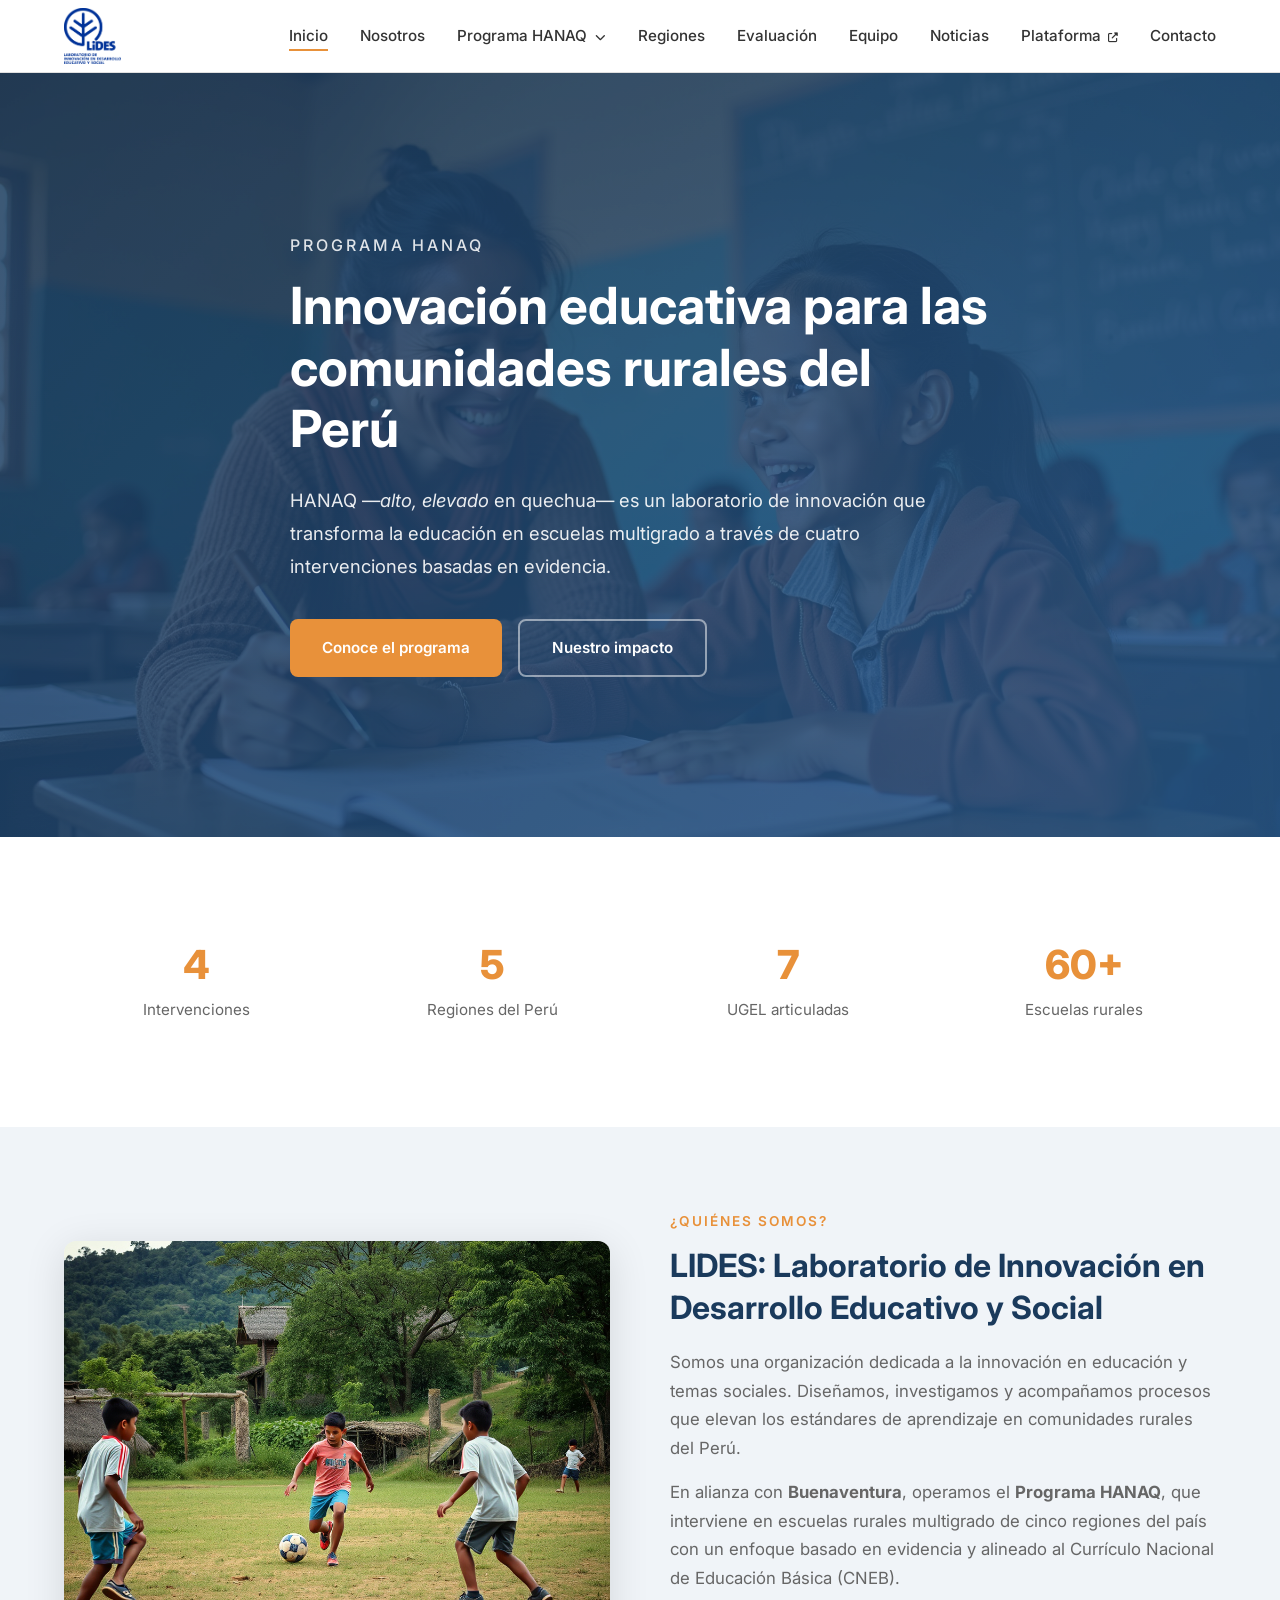
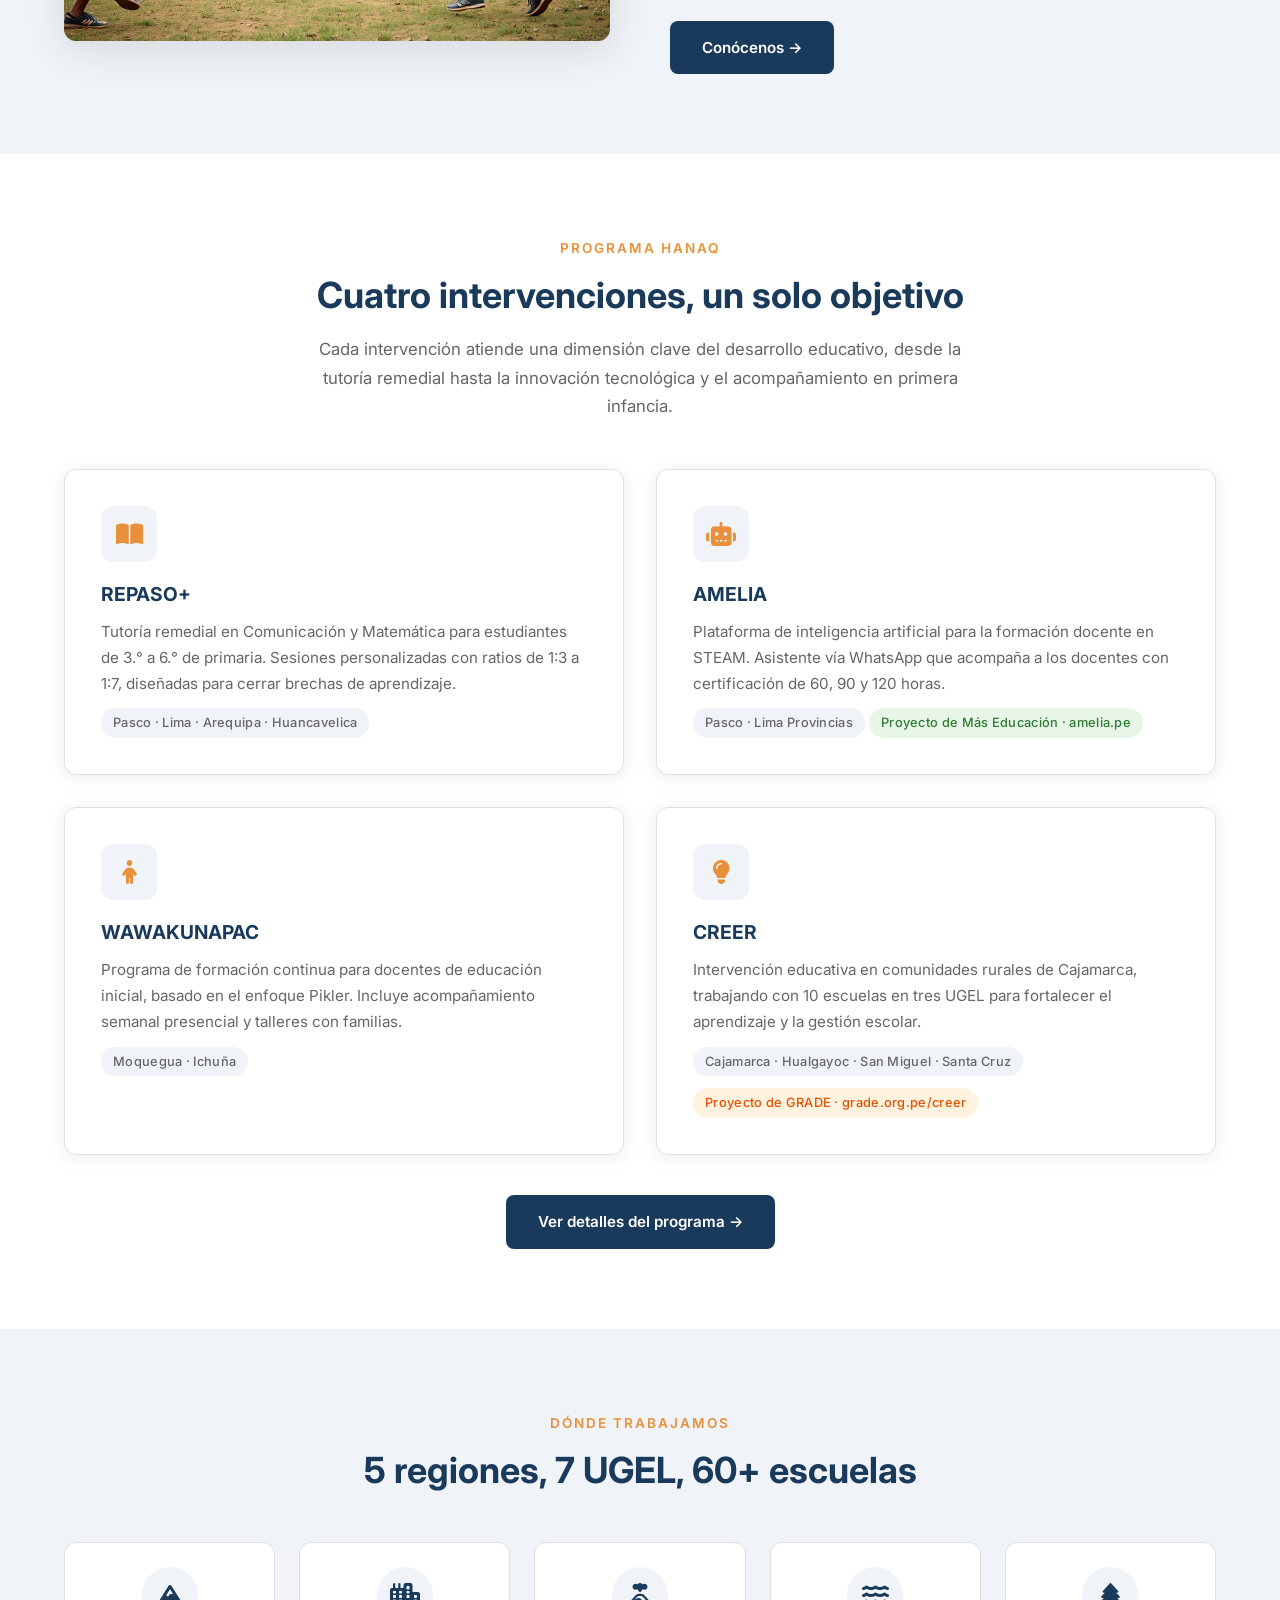
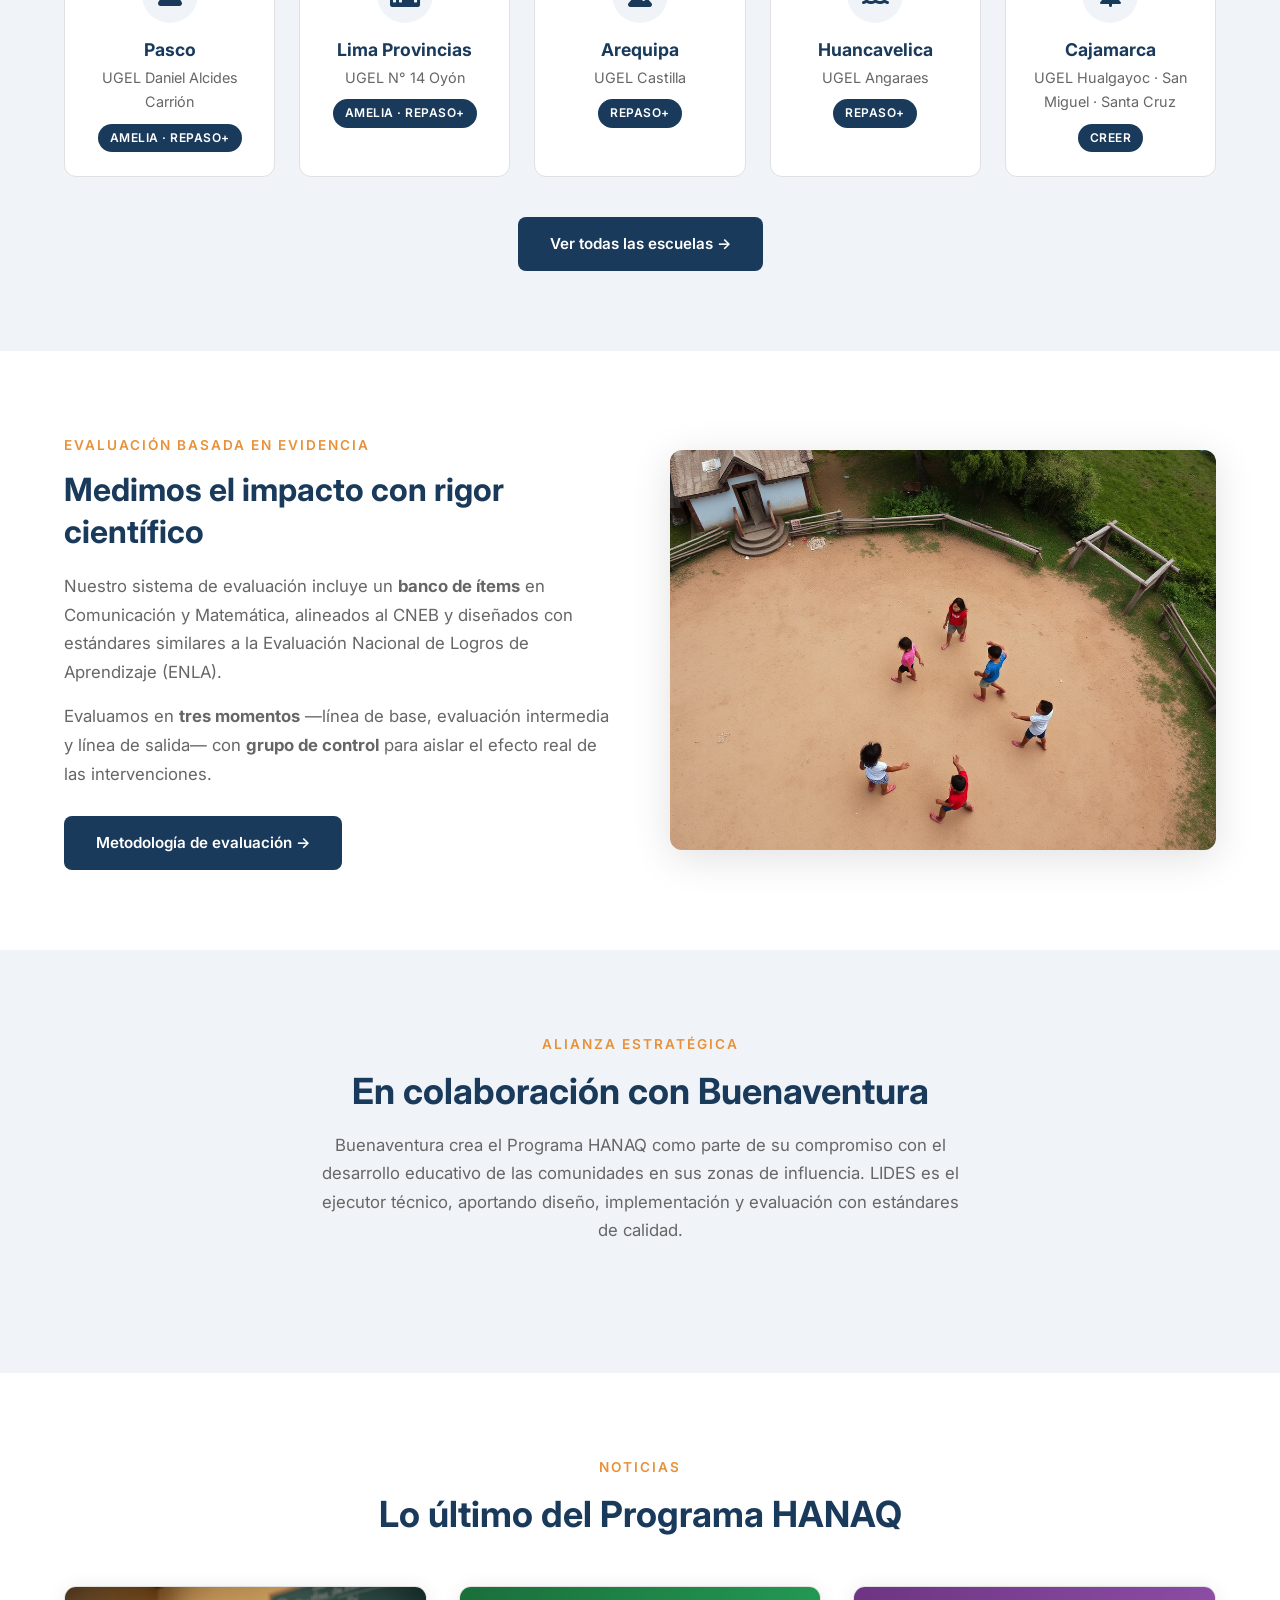
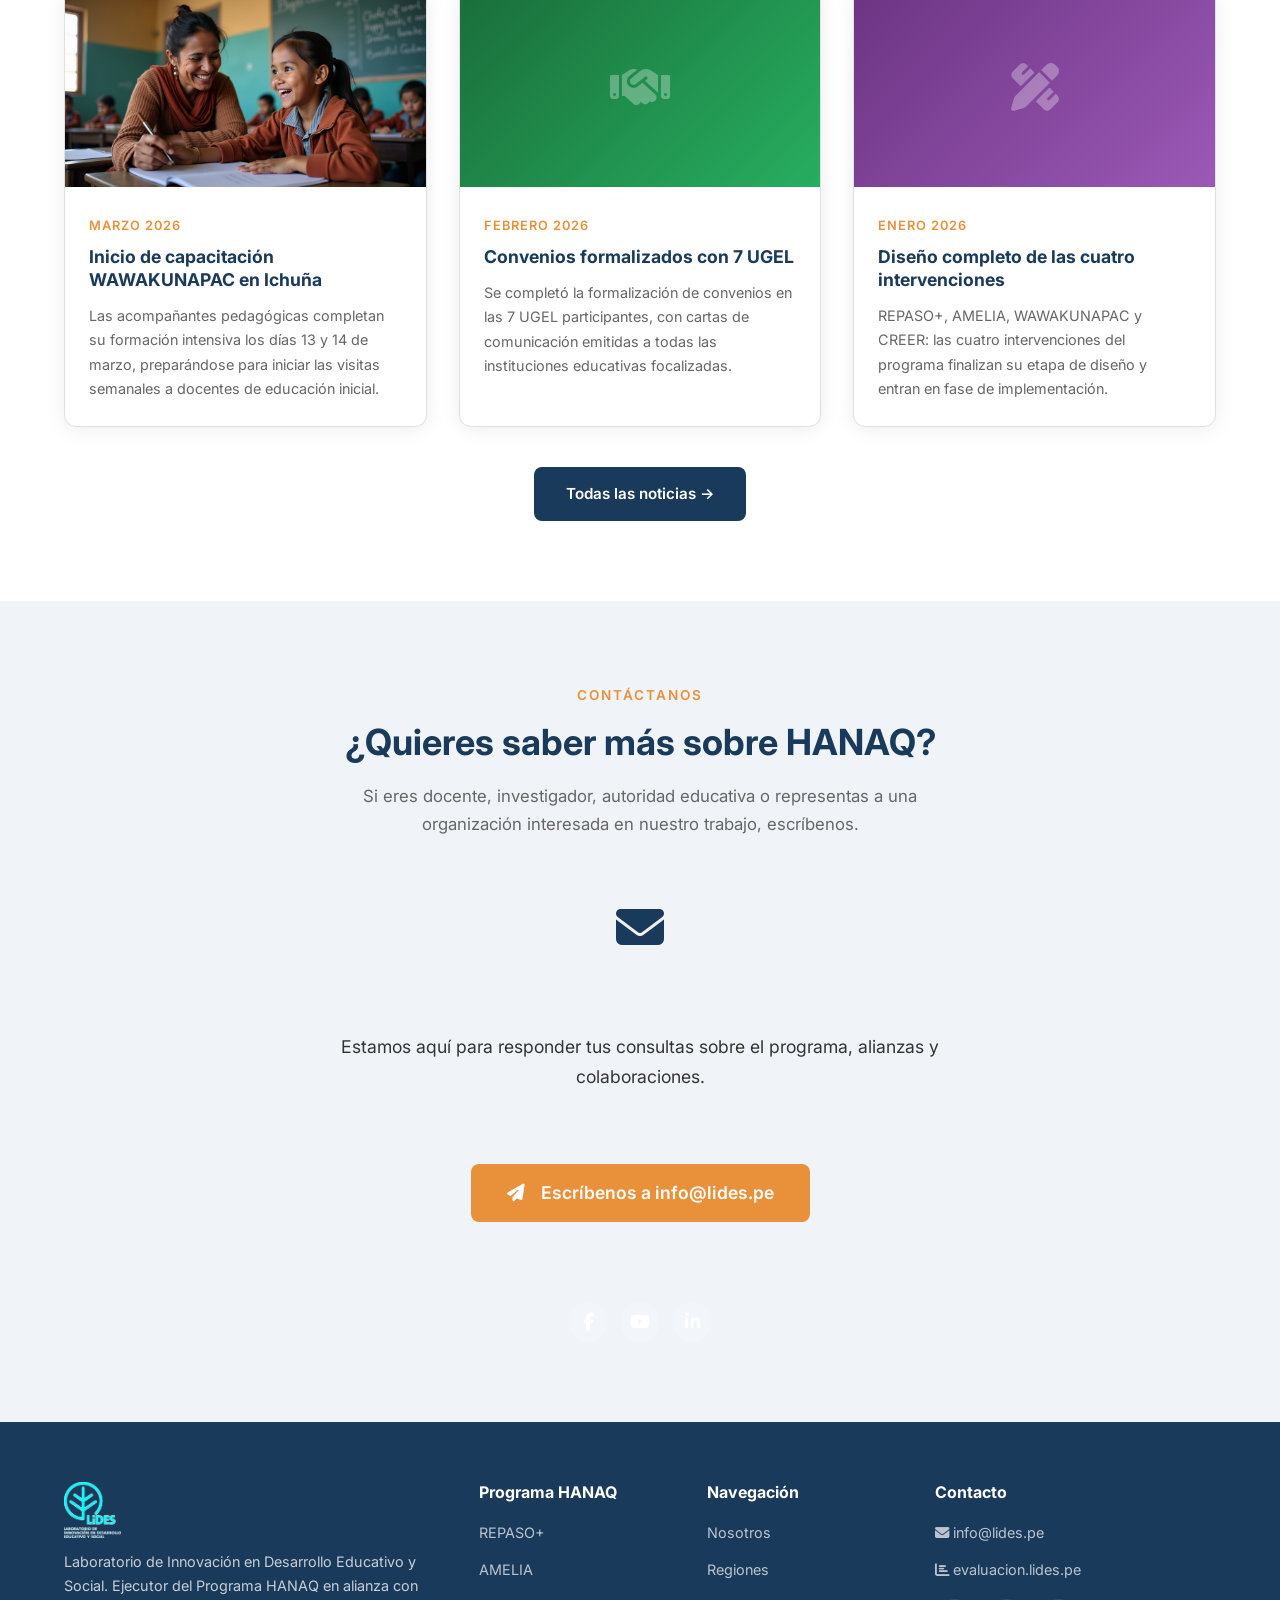
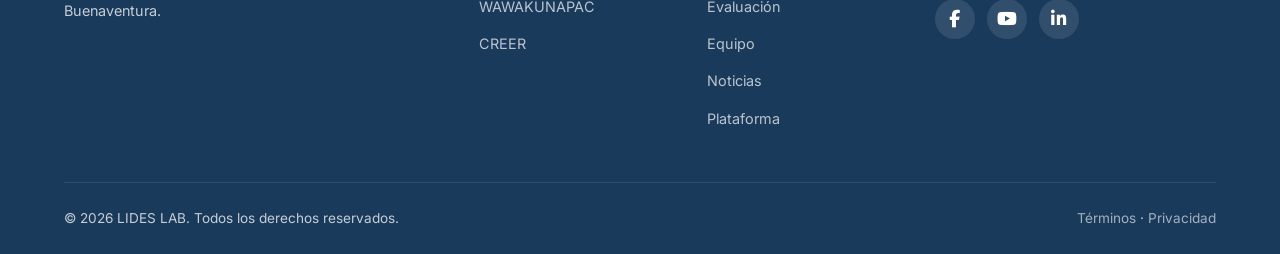
==== index.html @ b6eefc21 "Remove forms, add email CTA, add Plataforma tab, style placeholder news cards" ====
<!DOCTYPE html>
<html lang="es">
<head>
  <meta charset="UTF-8">
  <meta name="viewport" content="width=device-width, initial-scale=1.0">
  <title>LIDES - Laboratorio de Innovación en Desarrollo Educativo y Social</title>
  <meta name="description" content="LIDES opera el Programa HANAQ: innovación educativa en escuelas rurales del Perú. 4 intervenciones, 5 regiones, 60+ escuelas. En alianza con Buenaventura.">
  
  <link rel="preconnect" href="https://fonts.googleapis.com">
  <link rel="preconnect" href="https://fonts.gstatic.com" crossorigin>
  <link href="https://fonts.googleapis.com/css2?family=Inter:wght@400;500;600;700;800&display=swap" rel="stylesheet">
  <link rel="stylesheet" href="https://cdnjs.cloudflare.com/ajax/libs/font-awesome/6.5.1/css/all.min.css">
  <link rel="stylesheet" href="css/style.css">
  <link rel="icon" href="img/logo_edited.png" type="image/png">
</head>
<body>

  <!-- ===== HEADER ===== -->
  <header class="header" id="header">
    <nav class="nav">
      <a href="index.html" class="nav__logo">
        <img src="img/logo_edited.png" alt="LIDES Logo">
      </a>

      <ul class="nav__links" id="navLinks">
        <li><a href="index.html" class="active">Inicio</a></li>
        <li><a href="sobre.html">Nosotros</a></li>
        <li class="nav__dropdown">
          <a href="programa.html">Programa HANAQ <i class="fas fa-chevron-down" style="font-size: 0.7em; margin-left: 4px;"></i></a>
          <ul class="nav__dropdown-menu">
            <li><a href="programa.html#repaso">REPASO+</a></li>
            <li><a href="programa.html#amelia">AMELIA</a></li>
            <li><a href="programa.html#wawakunapac">WAWAKUNAPAC</a></li>
            <li><a href="programa.html#creer">CREER</a></li>
          </ul>
        </li>
        <li><a href="regiones.html">Regiones</a></li>
        <li><a href="evaluacion.html">Evaluación</a></li>
        <li><a href="equipo.html">Equipo</a></li>
        <li><a href="noticias.html">Noticias</a></li>
        <li><a href="https://evaluacion.lides.pe" target="_blank" rel="noopener">Plataforma <i class="fas fa-external-link-alt" style="font-size:0.65em; margin-left:3px;"></i></a></li>
        <li><a href="#contacto">Contacto</a></li>
      </ul>

      <button class="nav__toggle" id="navToggle" aria-label="Toggle menu">
        <span></span>
        <span></span>
        <span></span>
      </button>
    </nav>
  </header>

  <!-- ===== HERO ===== -->
  <section class="hero">
    <div class="hero__bg">
      <div class="hero__bg-image" style="background-image: url('img/Home-Welcome-1.jpg');"></div>
    </div>
    <div class="container">
      <div class="hero__content fade-in">
        <p class="hero__subtitle">Programa HANAQ</p>
        <h1 class="hero__title">Innovación educativa para las comunidades rurales del Perú</h1>
        <p class="hero__description">
          HANAQ —<em>alto, elevado</em> en quechua— es un laboratorio de innovación 
          que transforma la educación en escuelas multigrado a través de cuatro 
          intervenciones basadas en evidencia.
        </p>
        <div class="hero__actions">
          <a href="programa.html" class="btn btn--primary">Conoce el programa</a>
          <a href="#impacto" class="btn btn--outline">Nuestro impacto</a>
        </div>
      </div>
    </div>
  </section>

  <!-- ===== CIFRAS CLAVE ===== -->
  <section class="section" id="impacto">
    <div class="container">
      <div class="stats fade-in">
        <div class="stat">
          <div class="stat__number">4</div>
          <div class="stat__label">Intervenciones</div>
        </div>
        <div class="stat">
          <div class="stat__number">5</div>
          <div class="stat__label">Regiones del Perú</div>
        </div>
        <div class="stat">
          <div class="stat__number">7</div>
          <div class="stat__label">UGEL articuladas</div>
        </div>
        <div class="stat">
          <div class="stat__number">60+</div>
          <div class="stat__label">Escuelas rurales</div>
        </div>
      </div>
    </div>
  </section>

  <!-- ===== QUIÉNES SOMOS ===== -->
  <section class="section section--alt">
    <div class="container">
      <div class="split fade-in">
        <div class="split__image">
          <img src="img/latino%20adolescents%20playing%20footbal%20in%20rural%20area.jpg" alt="Estudiantes en zona rural del Perú">
        </div>
        <div class="split__content">
          <span class="section-header__label">¿Quiénes somos?</span>
          <h2>LIDES: Laboratorio de Innovación en Desarrollo Educativo y Social</h2>
          <p>
            Somos una organización dedicada a la innovación en educación y temas sociales. 
            Diseñamos, investigamos y acompañamos procesos que elevan los estándares de 
            aprendizaje en comunidades rurales del Perú.
          </p>
          <p>
            En alianza con <strong>Buenaventura</strong>, operamos el <strong>Programa HANAQ</strong>, 
            que interviene en escuelas rurales multigrado de cinco regiones del país con un enfoque 
            basado en evidencia y alineado al Currículo Nacional de Educación Básica (CNEB).
          </p>
          <a href="sobre.html" class="btn btn--dark" style="margin-top: 12px;">Conócenos →</a>
        </div>
      </div>
    </div>
  </section>

  <!-- ===== LAS 4 INTERVENCIONES ===== -->
  <section class="section">
    <div class="container">
      <div class="section-header fade-in">
        <span class="section-header__label">Programa HANAQ</span>
        <h2 class="section-header__title">Cuatro intervenciones, un solo objetivo</h2>
        <p class="section-header__text">
          Cada intervención atiende una dimensión clave del desarrollo educativo, desde la tutoría 
          remedial hasta la innovación tecnológica y el acompañamiento en primera infancia.
        </p>
      </div>

      <div class="cards-grid fade-in" style="--cols: 2;">
        <a href="programa.html#repaso" class="card card--link">
          <div class="card__icon"><i class="fas fa-book-open"></i></div>
          <h3 class="card__title">REPASO+</h3>
          <p class="card__text">
            Tutoría remedial en Comunicación y Matemática para estudiantes de 3.° a 6.° de primaria. 
            Sesiones personalizadas con ratios de 1:3 a 1:7, diseñadas para cerrar brechas de aprendizaje.
          </p>
          <span class="card__tag">Pasco · Lima · Arequipa · Huancavelica</span>
        </a>

        <a href="programa.html#amelia" class="card card--link">
          <div class="card__icon"><i class="fas fa-robot"></i></div>
          <h3 class="card__title">AMELIA</h3>
          <p class="card__text">
            Plataforma de inteligencia artificial para la formación docente en STEAM. 
            Asistente vía WhatsApp que acompaña a los docentes con certificación 
            de 60, 90 y 120 horas.
          </p>
          <span class="card__tag">Pasco · Lima Provincias</span>
          <span class="card__tag" style="background: #e8f5e9; color: #2e7d32;">Proyecto de Más Educación · amelia.pe</span>
        </a>

        <a href="programa.html#wawakunapac" class="card card--link">
          <div class="card__icon"><i class="fas fa-child"></i></div>
          <h3 class="card__title">WAWAKUNAPAC</h3>
          <p class="card__text">
            Programa de formación continua para docentes de educación inicial, basado en el 
            enfoque Pikler. Incluye acompañamiento semanal presencial y talleres con familias.
          </p>
          <span class="card__tag">Moquegua · Ichuña</span>
        </a>

        <a href="programa.html#creer" class="card card--link">
          <div class="card__icon"><i class="fas fa-lightbulb"></i></div>
          <h3 class="card__title">CREER</h3>
          <p class="card__text">
            Intervención educativa en comunidades rurales de Cajamarca, trabajando con 
            10 escuelas en tres UGEL para fortalecer el aprendizaje y la gestión escolar.
          </p>
          <span class="card__tag">Cajamarca · Hualgayoc · San Miguel · Santa Cruz</span>
          <span class="card__tag" style="background: #fff3e0; color: #e65100;">Proyecto de GRADE · grade.org.pe/creer</span>
        </a>
      </div>

      <div style="text-align: center; margin-top: 40px;">
        <a href="programa.html" class="btn btn--dark">Ver detalles del programa →</a>
      </div>
    </div>
  </section>

  <!-- ===== MAPA DE REGIONES ===== -->
  <section class="section section--alt">
    <div class="container">
      <div class="section-header fade-in">
        <span class="section-header__label">Dónde trabajamos</span>
        <h2 class="section-header__title">5 regiones, 7 UGEL, 60+ escuelas</h2>
      </div>

      <div class="regions-grid fade-in">
        <div class="region-card">
          <div class="region-card__icon"><i class="fas fa-mountain"></i></div>
          <h4>Pasco</h4>
          <p>UGEL Daniel Alcides Carrión</p>
          <span class="region-card__interventions">AMELIA · REPASO+</span>
        </div>
        <div class="region-card">
          <div class="region-card__icon"><i class="fas fa-city"></i></div>
          <h4>Lima Provincias</h4>
          <p>UGEL N° 14 Oyón</p>
          <span class="region-card__interventions">AMELIA · REPASO+</span>
        </div>
        <div class="region-card">
          <div class="region-card__icon"><i class="fas fa-volcano"></i></div>
          <h4>Arequipa</h4>
          <p>UGEL Castilla</p>
          <span class="region-card__interventions">REPASO+</span>
        </div>
        <div class="region-card">
          <div class="region-card__icon"><i class="fas fa-water"></i></div>
          <h4>Huancavelica</h4>
          <p>UGEL Angaraes</p>
          <span class="region-card__interventions">REPASO+</span>
        </div>
        <div class="region-card">
          <div class="region-card__icon"><i class="fas fa-tree"></i></div>
          <h4>Cajamarca</h4>
          <p>UGEL Hualgayoc · San Miguel · Santa Cruz</p>
          <span class="region-card__interventions">CREER</span>
        </div>
      </div>

      <div style="text-align: center; margin-top: 40px;">
        <a href="regiones.html" class="btn btn--dark">Ver todas las escuelas →</a>
      </div>
    </div>
  </section>

  <!-- ===== EVIDENCIA / EVALUACIÓN ===== -->
  <section class="section">
    <div class="container">
      <div class="split fade-in" style="direction: rtl;">
        <div class="split__image" style="direction: ltr;">
          <img src="img/12-14-year-old%20children%20playing%20in%20the%20playground%20area%20in%20rural%20area%20in%20Peru.jpg" alt="Estudiantes en escuela rural">
        </div>
        <div class="split__content" style="direction: ltr;">
          <span class="section-header__label">Evaluación basada en evidencia</span>
          <h2>Medimos el impacto con rigor científico</h2>
          <p>
            Nuestro sistema de evaluación incluye un <strong>banco de ítems</strong> en 
            Comunicación y Matemática, alineados al CNEB y diseñados con estándares similares 
            a la Evaluación Nacional de Logros de Aprendizaje (ENLA).
          </p>
          <p>
            Evaluamos en <strong>tres momentos</strong> —línea de base, evaluación intermedia y 
            línea de salida— con <strong>grupo de control</strong> para aislar el efecto real 
            de las intervenciones.
          </p>
          <a href="evaluacion.html" class="btn btn--dark" style="margin-top: 12px;">Metodología de evaluación →</a>
        </div>
      </div>
    </div>
  </section>

  <!-- ===== ALIANZA ===== -->
  <section class="section section--alt">
    <div class="container">
      <div class="section-header fade-in">
        <span class="section-header__label">Alianza estratégica</span>
        <h2 class="section-header__title">En colaboración con Buenaventura</h2>
        <p class="section-header__text">
          Buenaventura crea el Programa HANAQ como parte de su compromiso con el desarrollo 
          educativo de las comunidades en sus zonas de influencia. LIDES es el ejecutor técnico, 
          aportando diseño, implementación y evaluación con estándares de calidad.
        </p>
      </div>
    </div>
  </section>

  <!-- ===== NOTICIAS ===== -->
  <section class="section" id="noticias">
    <div class="container">
      <div class="section-header fade-in">
        <span class="section-header__label">Noticias</span>
        <h2 class="section-header__title">Lo último del Programa HANAQ</h2>
      </div>

      <div class="news-grid fade-in">
        <div class="news-card">
          <div class="news-card__image" style="background-image: url('img/Home-Welcome-1.jpg');"></div>
          <div class="news-card__body">
            <span class="news-card__date">Marzo 2026</span>
            <h3 class="news-card__title">Inicio de capacitación WAWAKUNAPAC en Ichuña</h3>
            <p class="news-card__text">
              Las acompañantes pedagógicas completan su formación intensiva los días 13 y 14 de marzo, 
              preparándose para iniciar las visitas semanales a docentes de educación inicial.
            </p>
          </div>
        </div>
        <div class="news-card">
          <div class="news-card__image" style="background: linear-gradient(135deg, #1a6e3a, #27ae60); display:flex; align-items:center; justify-content:center;"><i class="fas fa-handshake" style="font-size:3rem; color:rgba(255,255,255,0.3);"></i></div>
          <div class="news-card__body">
            <span class="news-card__date">Febrero 2026</span>
            <h3 class="news-card__title">Convenios formalizados con 7 UGEL</h3>
            <p class="news-card__text">
              Se completó la formalización de convenios en las 7 UGEL participantes, 
              con cartas de comunicación emitidas a todas las instituciones educativas focalizadas.
            </p>
          </div>
        </div>
        <div class="news-card">
          <div class="news-card__image" style="background: linear-gradient(135deg, #6c3483, #9b59b6); display:flex; align-items:center; justify-content:center;"><i class="fas fa-pencil-ruler" style="font-size:3rem; color:rgba(255,255,255,0.3);"></i></div>
          <div class="news-card__body">
            <span class="news-card__date">Enero 2026</span>
            <h3 class="news-card__title">Diseño completo de las cuatro intervenciones</h3>
            <p class="news-card__text">
              REPASO+, AMELIA, WAWAKUNAPAC y CREER: las cuatro intervenciones del programa 
              finalizan su etapa de diseño y entran en fase de implementación.
            </p>
          </div>
        </div>
      </div>

      <div style="text-align: center; margin-top: 40px;">
        <a href="noticias.html" class="btn btn--dark">Todas las noticias →</a>
      </div>
    </div>
  </section>

  <!-- ===== CONTACTO ===== -->
  <section class="section section--alt" id="contacto">
    <div class="container">
      <div class="section-header fade-in">
        <span class="section-header__label">Contáctanos</span>
        <h2 class="section-header__title">¿Quieres saber más sobre HANAQ?</h2>
        <p class="section-header__text">
          Si eres docente, investigador, autoridad educativa o representas a una organización 
          interesada en nuestro trabajo, escríbenos.
        </p>
      </div>

      <div class="contact-grid fade-in" style="display: flex; flex-direction: column; align-items: center; text-align: center; max-width: 600px; margin: 0 auto;">
        <div style="font-size: 3rem; color: var(--primary); margin-bottom: 16px;">
          <i class="fas fa-envelope"></i>
        </div>
        <p style="font-size: 1.1rem; color: var(--text-secondary); margin-bottom: 24px;">
          Estamos aquí para responder tus consultas sobre el programa, alianzas y colaboraciones.
        </p>
        <a href="mailto:info@lides.pe" class="btn btn--primary" style="font-size: 1.1rem; padding: 14px 36px;">
          <i class="fas fa-paper-plane" style="margin-right: 8px;"></i> Escríbenos a info@lides.pe
        </a>

        <div class="social-links" style="margin-top: 32px;">
          <a href="https://www.facebook.com/lideslab" aria-label="Facebook"><i class="fab fa-facebook-f"></i></a>
          <a href="https://www.youtube.com/@lideslab" aria-label="YouTube"><i class="fab fa-youtube"></i></a>
          <a href="https://www.linkedin.com/company/lideslab" aria-label="LinkedIn"><i class="fab fa-linkedin-in"></i></a>
        </div>
      </div>
    </div>
  </section>



  <!-- ===== FOOTER ===== -->
  <footer class="footer">
    <div class="container">
      <div class="footer-grid">
        <div class="footer__brand">
          <a href="index.html" class="nav__logo" style="color: white;">
            <img src="img/logo_edited.png" alt="LIDES" style="filter: brightness(10);">
          </a>
          <p>Laboratorio de Innovación en Desarrollo Educativo y Social. Ejecutor del Programa HANAQ en alianza con Buenaventura.</p>
        </div>

        <div>
          <h4>Programa HANAQ</h4>
          <ul class="footer__links">
            <li><a href="programa.html#repaso">REPASO+</a></li>
            <li><a href="programa.html#amelia">AMELIA</a></li>
            <li><a href="programa.html#wawakunapac">WAWAKUNAPAC</a></li>
            <li><a href="programa.html#creer">CREER</a></li>
          </ul>
        </div>

        <div>
          <h4>Navegación</h4>
          <ul class="footer__links">
            <li><a href="sobre.html">Nosotros</a></li>
            <li><a href="regiones.html">Regiones</a></li>
            <li><a href="evaluacion.html">Evaluación</a></li>
            <li><a href="equipo.html">Equipo</a></li>
            <li><a href="noticias.html">Noticias</a></li>
            <li><a href="https://evaluacion.lides.pe" target="_blank" rel="noopener">Plataforma</a></li>
          </ul>
        </div>

        <div>
          <h4>Contacto</h4>
          <ul class="footer__links">
            <li><a href="mailto:info@lides.pe"><i class="fas fa-envelope"></i> info@lides.pe</a></li>
            <li><a href="https://evaluacion.lides.pe"><i class="fas fa-chart-bar"></i> evaluacion.lides.pe</a></li>
          </ul>
          <div class="social-links">
            <a href="https://www.facebook.com/lideslab" aria-label="Facebook"><i class="fab fa-facebook-f"></i></a>
            <a href="https://www.youtube.com/@lideslab" aria-label="YouTube"><i class="fab fa-youtube"></i></a>
            <a href="https://www.linkedin.com/company/lideslab" aria-label="LinkedIn"><i class="fab fa-linkedin-in"></i></a>
          </div>
        </div>
      </div>

      <div class="footer__bottom">
        <p>&copy; 2026 LIDES LAB. Todos los derechos reservados.</p>
        <div>
          <a href="terminos.html">Términos</a> · <a href="privacidad.html">Privacidad</a>
        </div>
      </div>
    </div>
  </footer>

  <script src="js/main.js"></script>
</body>
</html>
---- css/style.css ----
/* ===== LIDES Website Styles ===== */

/* --- Reset & Base --- */
*, *::before, *::after {
  box-sizing: border-box;
  margin: 0;
  padding: 0;
}

:root {
  --primary: #1a3a5c;
  --primary-light: #2a5a8c;
  --accent: #e8913a;
  --accent-hover: #d17e2e;
  --text: #333;
  --text-light: #666;
  --bg: #ffffff;
  --bg-light: #f8f9fa;
  --bg-section: #f0f4f8;
  --border: #e0e0e0;
  --white: #ffffff;
  --shadow: 0 2px 20px rgba(0, 0, 0, 0.08);
  --shadow-lg: 0 8px 40px rgba(0, 0, 0, 0.12);
  --radius: 12px;
  --transition: 0.3s ease;
  --max-width: 1200px;
}

html {
  scroll-behavior: smooth;
}

body {
  font-family: 'Inter', -apple-system, BlinkMacSystemFont, 'Segoe UI', Roboto, sans-serif;
  color: var(--text);
  background: var(--bg);
  line-height: 1.7;
  font-size: 16px;
}

img {
  max-width: 100%;
  height: auto;
  display: block;
}

a {
  color: var(--primary);
  text-decoration: none;
  transition: color var(--transition);
}

a:hover {
  color: var(--accent);
}

h1, h2, h3, h4 {
  color: var(--primary);
  line-height: 1.3;
  font-weight: 700;
}

/* --- Layout --- */
.container {
  max-width: var(--max-width);
  margin: 0 auto;
  padding: 0 24px;
}

.section {
  padding: 80px 0;
}

.section--alt {
  background: var(--bg-section);
}

/* --- Header & Navigation --- */
.header {
  position: fixed;
  top: 0;
  left: 0;
  right: 0;
  z-index: 1000;
  background: rgba(255, 255, 255, 0.95);
  backdrop-filter: blur(10px);
  border-bottom: 1px solid var(--border);
  transition: box-shadow var(--transition);
}

.header.scrolled {
  box-shadow: var(--shadow);
}

.nav {
  display: flex;
  align-items: center;
  justify-content: space-between;
  height: 72px;
  max-width: var(--max-width);
  margin: 0 auto;
  padding: 0 24px;
}

.nav__logo {
  display: flex;
  align-items: center;
  gap: 12px;
  font-weight: 700;
  font-size: 1.25rem;
  color: var(--primary);
}

.nav__logo img {
  height: 56px;
  width: auto;
}

.nav__links {
  display: flex;
  align-items: center;
  gap: 32px;
  list-style: none;
}

.nav__links a {
  font-weight: 500;
  font-size: 0.95rem;
  color: var(--text);
  position: relative;
  padding: 4px 0;
}

.nav__links a::after {
  content: '';
  position: absolute;
  bottom: -2px;
  left: 0;
  width: 0;
  height: 2px;
  background: var(--accent);
  transition: width var(--transition);
}

.nav__links a:hover::after,
.nav__links a.active::after {
  width: 100%;
}

.nav__links a:hover {
  color: var(--primary);
}

.lang-switch {
  display: inline-flex;
  align-items: center;
  gap: 6px;
  padding: 6px 14px;
  border: 1px solid var(--border);
  border-radius: 20px;
  font-size: 0.85rem;
  font-weight: 500;
  color: var(--text-light);
  transition: all var(--transition);
}

.lang-switch:hover {
  border-color: var(--accent);
  color: var(--accent);
}

/* Mobile menu */
.nav__toggle {
  display: none;
  background: none;
  border: none;
  cursor: pointer;
  padding: 8px;
}

.nav__toggle span {
  display: block;
  width: 24px;
  height: 2px;
  background: var(--text);
  margin: 5px 0;
  transition: var(--transition);
}

/* --- Hero Section --- */
.hero {
  position: relative;
  min-height: 85vh;
  display: flex;
  align-items: center;
  overflow: hidden;
  margin-top: 72px;
}

.hero__bg {
  position: absolute;
  inset: 0;
  background: linear-gradient(135deg, var(--primary) 0%, var(--primary-light) 100%);
}

.hero__bg-image {
  position: absolute;
  inset: 0;
  background-size: cover;
  background-position: center;
  opacity: 0.15;
}

.hero__content {
  position: relative;
  z-index: 2;
  max-width: 700px;
  color: var(--white);
  padding: 60px 0;
}

.hero__subtitle {
  font-size: 1rem;
  font-weight: 500;
  text-transform: uppercase;
  letter-spacing: 3px;
  opacity: 0.85;
  margin-bottom: 16px;
}

.hero__title {
  font-size: clamp(2rem, 5vw, 3.2rem);
  color: var(--white);
  margin-bottom: 24px;
  line-height: 1.2;
}

.hero__description {
  font-size: 1.15rem;
  line-height: 1.8;
  opacity: 0.9;
  margin-bottom: 36px;
}

.hero__actions {
  display: flex;
  gap: 16px;
  flex-wrap: wrap;
}

/* --- Buttons --- */
.btn {
  display: inline-flex;
  align-items: center;
  gap: 8px;
  padding: 14px 32px;
  font-size: 0.95rem;
  font-weight: 600;
  border-radius: 8px;
  cursor: pointer;
  border: none;
  transition: all var(--transition);
  text-decoration: none;
}

.btn--primary {
  background: var(--accent);
  color: var(--white);
}

.btn--primary:hover {
  background: var(--accent-hover);
  color: var(--white);
  transform: translateY(-2px);
  box-shadow: 0 4px 15px rgba(232, 145, 58, 0.4);
}

.btn--outline {
  background: transparent;
  color: var(--white);
  border: 2px solid rgba(255, 255, 255, 0.5);
}

.btn--outline:hover {
  background: rgba(255, 255, 255, 0.1);
  border-color: var(--white);
  color: var(--white);
}

.btn--dark {
  background: var(--primary);
  color: var(--white);
}

.btn--dark:hover {
  background: var(--primary-light);
  color: var(--white);
  transform: translateY(-2px);
}

/* --- Section Headers --- */
.section-header {
  text-align: center;
  max-width: 650px;
  margin: 0 auto 48px;
}

.section-header__label {
  display: inline-block;
  font-size: 0.85rem;
  font-weight: 600;
  text-transform: uppercase;
  letter-spacing: 2px;
  color: var(--accent);
  margin-bottom: 12px;
}

.section-header__title {
  font-size: clamp(1.75rem, 3.5vw, 2.25rem);
  margin-bottom: 16px;
}

.section-header__text {
  color: var(--text-light);
  font-size: 1.05rem;
}

/* --- Cards Grid --- */
.cards-grid {
  display: grid;
  grid-template-columns: repeat(auto-fit, minmax(300px, 1fr));
  gap: 32px;
}

.card {
  background: var(--white);
  border-radius: var(--radius);
  padding: 36px;
  box-shadow: var(--shadow);
  transition: transform var(--transition), box-shadow var(--transition);
  border: 1px solid var(--border);
}

.card:hover {
  transform: translateY(-4px);
  box-shadow: var(--shadow-lg);
}

.card__icon {
  width: 56px;
  height: 56px;
  border-radius: 12px;
  background: var(--bg-section);
  display: flex;
  align-items: center;
  justify-content: center;
  font-size: 1.5rem;
  margin-bottom: 20px;
  color: var(--accent);
}

.card__title {
  font-size: 1.2rem;
  margin-bottom: 12px;
}

.card__text {
  color: var(--text-light);
  font-size: 0.95rem;
  line-height: 1.7;
}

/* --- About / Mission Split Section --- */
.split {
  display: grid;
  grid-template-columns: 1fr 1fr;
  gap: 60px;
  align-items: center;
}

.split__image {
  border-radius: var(--radius);
  overflow: hidden;
  box-shadow: var(--shadow-lg);
}

.split__image img {
  width: 100%;
  height: 400px;
  object-fit: cover;
}

.split__content h2 {
  font-size: clamp(1.5rem, 3vw, 2rem);
  margin-bottom: 20px;
}

.split__content p {
  color: var(--text-light);
  margin-bottom: 16px;
  font-size: 1.05rem;
}

/* --- Stats --- */
.stats {
  display: grid;
  grid-template-columns: repeat(auto-fit, minmax(200px, 1fr));
  gap: 32px;
  text-align: center;
}

.stat {
  padding: 24px;
}

.stat__number {
  font-size: 2.5rem;
  font-weight: 800;
  color: var(--accent);
  line-height: 1.2;
}

.stat__label {
  font-size: 0.95rem;
  color: var(--text-light);
  margin-top: 8px;
}

/* --- News / Recent Updates --- */
.news-grid {
  display: grid;
  grid-template-columns: repeat(auto-fit, minmax(320px, 1fr));
  gap: 32px;
}

.news-card {
  background: var(--white);
  border-radius: var(--radius);
  overflow: hidden;
  box-shadow: var(--shadow);
  transition: transform var(--transition);
  border: 1px solid var(--border);
}

.news-card:hover {
  transform: translateY(-4px);
}

.news-card__image {
  height: 200px;
  background-size: cover;
  background-position: center;
  background-color: var(--bg-section);
}

.news-card__body {
  padding: 24px;
}

.news-card__date {
  font-size: 0.8rem;
  color: var(--accent);
  font-weight: 600;
  text-transform: uppercase;
  letter-spacing: 1px;
}

.news-card__title {
  font-size: 1.1rem;
  margin: 8px 0 12px;
}

.news-card__text {
  color: var(--text-light);
  font-size: 0.9rem;
}

/* --- Contact Section --- */
.contact-grid {
  display: grid;
  grid-template-columns: 1fr 1fr;
  gap: 48px;
  align-items: start;
}

.contact-info {
  padding: 40px;
  background: var(--primary);
  color: var(--white);
  border-radius: var(--radius);
}

.contact-info h3 {
  color: var(--white);
  font-size: 1.5rem;
  margin-bottom: 16px;
}

.contact-info p {
  opacity: 0.85;
  margin-bottom: 28px;
  line-height: 1.7;
}

.contact-info__item {
  display: flex;
  align-items: center;
  gap: 12px;
  margin-bottom: 16px;
  font-size: 0.95rem;
}

.contact-info__item a {
  color: var(--white);
  opacity: 0.9;
}

.contact-info__item a:hover {
  opacity: 1;
  color: var(--accent);
}

.contact-form {
  padding: 40px;
  background: var(--white);
  border-radius: var(--radius);
  box-shadow: var(--shadow);
  border: 1px solid var(--border);
}

.form-group {
  margin-bottom: 20px;
}

.form-group label {
  display: block;
  font-weight: 500;
  font-size: 0.9rem;
  margin-bottom: 6px;
  color: var(--text);
}

.form-group input,
.form-group textarea {
  width: 100%;
  padding: 12px 16px;
  border: 1px solid var(--border);
  border-radius: 8px;
  font-size: 0.95rem;
  font-family: inherit;
  transition: border-color var(--transition);
  background: var(--bg-light);
}

.form-group input:focus,
.form-group textarea:focus {
  outline: none;
  border-color: var(--accent);
  background: var(--white);
}

.form-group textarea {
  resize: vertical;
  min-height: 120px;
}

/* --- Newsletter --- */
.newsletter {
  background: linear-gradient(135deg, var(--primary) 0%, var(--primary-light) 100%);
  padding: 60px 0;
  text-align: center;
  color: var(--white);
}

.newsletter h2 {
  color: var(--white);
  font-size: 1.75rem;
  margin-bottom: 12px;
}

.newsletter p {
  opacity: 0.85;
  margin-bottom: 28px;
  font-size: 1.05rem;
}

.newsletter-form {
  display: flex;
  gap: 12px;
  max-width: 480px;
  margin: 0 auto;
}

.newsletter-form input {
  flex: 1;
  padding: 14px 20px;
  border: none;
  border-radius: 8px;
  font-size: 0.95rem;
  font-family: inherit;
}

.newsletter-form input:focus {
  outline: 2px solid var(--accent);
}

.newsletter-form button {
  padding: 14px 28px;
  background: var(--accent);
  color: var(--white);
  border: none;
  border-radius: 8px;
  font-weight: 600;
  cursor: pointer;
  transition: background var(--transition);
  white-space: nowrap;
}

.newsletter-form button:hover {
  background: var(--accent-hover);
}

/* --- Footer --- */
.footer {
  background: var(--primary);
  color: rgba(255, 255, 255, 0.75);
  padding: 60px 0 24px;
}

.footer-grid {
  display: grid;
  grid-template-columns: 2fr 1fr 1fr 1.5fr;
  gap: 40px;
  margin-bottom: 40px;
}

.footer h4 {
  color: var(--white);
  font-size: 1rem;
  margin-bottom: 16px;
}

.footer__brand p {
  font-size: 0.9rem;
  line-height: 1.7;
  margin-top: 12px;
}

.footer__links {
  list-style: none;
}

.footer__links li {
  margin-bottom: 10px;
}

.footer__links a {
  color: rgba(255, 255, 255, 0.7);
  font-size: 0.9rem;
  transition: color var(--transition);
}

.footer__links a:hover {
  color: var(--accent);
}

.social-links {
  display: flex;
  gap: 12px;
  margin-top: 16px;
}

.social-links a {
  width: 40px;
  height: 40px;
  border-radius: 50%;
  background: rgba(255, 255, 255, 0.1);
  display: flex;
  align-items: center;
  justify-content: center;
  color: var(--white);
  transition: background var(--transition);
  font-size: 1.1rem;
}

.social-links a:hover {
  background: var(--accent);
  color: var(--white);
}

.footer__bottom {
  border-top: 1px solid rgba(255, 255, 255, 0.1);
  padding-top: 24px;
  display: flex;
  justify-content: space-between;
  align-items: center;
  font-size: 0.85rem;
}

.footer__bottom a {
  color: rgba(255, 255, 255, 0.6);
}

.footer__bottom a:hover {
  color: var(--accent);
}

/* --- Objectives Grid --- */
.objectives-grid {
  display: grid;
  grid-template-columns: repeat(auto-fit, minmax(280px, 1fr));
  gap: 24px;
}

.objective {
  padding: 32px;
  background: var(--white);
  border-radius: var(--radius);
  border-left: 4px solid var(--accent);
  box-shadow: var(--shadow);
}

.objective h3 {
  font-size: 1.1rem;
  margin-bottom: 10px;
}

.objective p {
  color: var(--text-light);
  font-size: 0.95rem;
}

/* --- Team --- */
.team-grid {
  display: grid;
  grid-template-columns: repeat(auto-fit, minmax(220px, 1fr));
  gap: 32px;
  text-align: center;
}

.team-member {
  padding: 32px 20px;
  background: var(--white);
  border-radius: var(--radius);
  box-shadow: var(--shadow);
  border: 1px solid var(--border);
}

.team-member__photo {
  width: 120px;
  height: 120px;
  border-radius: 50%;
  margin: 0 auto 16px;
  background: var(--bg-section);
  overflow: hidden;
  border: 3px solid var(--accent);
}

.team-member__photo img {
  width: 100%;
  height: 100%;
  object-fit: cover;
}

.team-member h4 {
  font-size: 1.05rem;
  margin-bottom: 4px;
}

.team-member p {
  color: var(--text-light);
  font-size: 0.85rem;
}

/* --- Page Header (for inner pages) --- */
.page-header {
  background: linear-gradient(135deg, var(--primary) 0%, var(--primary-light) 100%);
  padding: 120px 0 60px;
  margin-top: 72px;
  color: var(--white);
  text-align: center;
}

.page-header h1 {
  color: var(--white);
  font-size: clamp(2rem, 4vw, 2.75rem);
  margin-bottom: 16px;
}

.page-header p {
  font-size: 1.1rem;
  opacity: 0.85;
  max-width: 600px;
  margin: 0 auto;
}

/* --- Animations --- */
.fade-in {
  opacity: 0;
  transform: translateY(20px);
  transition: opacity 0.6s ease, transform 0.6s ease;
}

.fade-in.visible {
  opacity: 1;
  transform: translateY(0);
}

/* --- Responsive --- */
@media (max-width: 768px) {
  .nav__links {
    display: none;
    position: absolute;
    top: 72px;
    left: 0;
    right: 0;
    background: var(--white);
    flex-direction: column;
    padding: 24px;
    gap: 16px;
    box-shadow: var(--shadow);
    border-top: 1px solid var(--border);
  }

  .nav__links.active {
    display: flex;
  }

  .nav__toggle {
    display: block;
  }

  .nav__toggle.active span:nth-child(1) {
    transform: rotate(45deg) translate(5px, 5px);
  }

  .nav__toggle.active span:nth-child(2) {
    opacity: 0;
  }

  .nav__toggle.active span:nth-child(3) {
    transform: rotate(-45deg) translate(5px, -5px);
  }

  .hero {
    min-height: 70vh;
  }

  .hero__content {
    padding: 40px 0;
  }

  .split {
    grid-template-columns: 1fr;
    gap: 32px;
  }

  .contact-grid {
    grid-template-columns: 1fr;
  }

  .footer-grid {
    grid-template-columns: 1fr 1fr;
    gap: 32px;
  }

  .newsletter-form {
    flex-direction: column;
  }

  .hero__actions {
    flex-direction: column;
    align-items: flex-start;
  }

  .section {
    padding: 60px 0;
  }

  .footer__bottom {
    flex-direction: column;
    gap: 12px;
    text-align: center;
  }
}

@media (max-width: 480px) {
  .footer-grid {
    grid-template-columns: 1fr;
  }

  .cards-grid {
    grid-template-columns: 1fr;
  }

  .stats {
    grid-template-columns: 1fr 1fr;
  }
}

/* ===== NEW COMPONENTS (HANAQ Redesign) ===== */

/* --- Navigation Dropdown --- */
.nav__dropdown {
  position: relative;
}

.nav__dropdown-menu {
  position: absolute;
  top: 100%;
  left: 50%;
  transform: translateX(-50%);
  background: var(--white);
  border: 1px solid var(--border);
  border-radius: var(--radius);
  box-shadow: var(--shadow-lg);
  padding: 8px 0;
  min-width: 220px;
  opacity: 0;
  visibility: hidden;
  transform: translateX(-50%) translateY(8px);
  transition: all 0.25s ease;
  list-style: none;
  z-index: 100;
}

.nav__dropdown:hover .nav__dropdown-menu {
  opacity: 1;
  visibility: visible;
  transform: translateX(-50%) translateY(0);
}

.nav__dropdown-menu li a {
  display: block;
  padding: 10px 20px;
  font-size: 0.9rem;
  color: var(--text);
  font-weight: 400;
  white-space: nowrap;
}

.nav__dropdown-menu li a:hover {
  background: var(--bg-section);
  color: var(--primary);
}

.nav__dropdown-menu li a::after {
  display: none;
}

/* --- Card as Link --- */
.card--link {
  display: block;
  text-decoration: none;
  color: inherit;
  transition: transform var(--transition), box-shadow var(--transition);
  cursor: pointer;
}

.card--link:hover {
  transform: translateY(-4px);
  box-shadow: var(--shadow-lg);
  color: inherit;
}

.card--link .card__title {
  transition: color var(--transition);
}

.card--link:hover .card__title {
  color: var(--accent);
}

/* --- Card Tag --- */
.card__tag {
  display: inline-block;
  background: var(--bg-section);
  color: var(--text-light);
  padding: 4px 12px;
  border-radius: 20px;
  font-size: 0.8rem;
  font-weight: 500;
  margin-top: 12px;
  letter-spacing: 0.3px;
}

/* --- Regions Grid --- */
.regions-grid {
  display: grid;
  grid-template-columns: repeat(auto-fit, minmax(200px, 1fr));
  gap: 24px;
  margin-top: 40px;
}

.regions-grid--large {
  grid-template-columns: repeat(auto-fit, minmax(320px, 1fr));
  gap: 32px;
}

/* --- Region Card --- */
.region-card {
  background: var(--white);
  border: 1px solid var(--border);
  border-radius: var(--radius);
  padding: 24px;
  text-align: center;
  transition: transform var(--transition), box-shadow var(--transition);
}

.region-card:hover {
  transform: translateY(-2px);
  box-shadow: var(--shadow);
}

.region-card h4 {
  margin-bottom: 4px;
  font-size: 1.1rem;
}

.region-card p {
  font-size: 0.9rem;
  color: var(--text-light);
  margin-bottom: 8px;
}

.region-card__icon {
  width: 56px;
  height: 56px;
  background: var(--bg-section);
  border-radius: 50%;
  display: flex;
  align-items: center;
  justify-content: center;
  margin: 0 auto 16px;
  font-size: 1.5rem;
  color: var(--primary);
}

.region-card__interventions {
  display: inline-block;
  background: var(--primary);
  color: var(--white);
  padding: 4px 12px;
  border-radius: 20px;
  font-size: 0.75rem;
  font-weight: 600;
  letter-spacing: 0.5px;
  text-transform: uppercase;
}

/* --- Region Card Expanded (regiones.html) --- */
.region-card--expanded {
  text-align: left;
  padding: 0;
  overflow: hidden;
}

.region-card--expanded .region-card__header {
  display: flex;
  align-items: center;
  gap: 16px;
  padding: 24px;
  background: var(--bg-section);
  border-bottom: 1px solid var(--border);
}

.region-card--expanded .region-card__header .region-card__icon {
  margin: 0;
  flex-shrink: 0;
}

.region-card--expanded .region-card__header h3 {
  margin: 0;
  font-size: 1.2rem;
  color: var(--primary);
}

.region-card--expanded .region-card__body {
  padding: 24px;
}

.region-card--expanded .region-card__body h4 {
  font-size: 1rem;
  color: var(--primary);
  margin-bottom: 8px;
}

.region-card--expanded .region-card__body p {
  margin-bottom: 16px;
}

/* --- School List --- */
.school-list {
  margin-top: 16px;
}

.school-list h5 {
  font-size: 0.85rem;
  font-weight: 600;
  color: var(--text);
  margin-bottom: 8px;
  text-transform: uppercase;
  letter-spacing: 0.5px;
}

.school-list ul {
  list-style: none;
  padding: 0;
  margin-bottom: 16px;
}

.school-list ul li {
  padding: 6px 0;
  font-size: 0.9rem;
  color: var(--text-light);
  border-bottom: 1px solid var(--bg-section);
}

.school-list ul li:last-child {
  border-bottom: none;
}

.school-list__note {
  font-size: 0.85rem;
  color: var(--text-light);
  font-style: italic;
}

/* --- Features List --- */
.features-list {
  display: flex;
  flex-direction: column;
  gap: 12px;
  margin-top: 16px;
}

.feature-item {
  display: flex;
  align-items: flex-start;
  gap: 4px;
  font-size: 0.95rem;
  line-height: 1.5;
}

.feature-item i {
  margin-top: 4px;
  flex-shrink: 0;
}

/* --- News Featured --- */
.news-featured {
  background: var(--white);
  border: 1px solid var(--border);
  border-radius: var(--radius);
  overflow: hidden;
}

.news-featured .split {
  gap: 0;
}

.news-featured .split__image img {
  height: 100%;
  object-fit: cover;
  border-radius: 0;
}

.news-featured .split__content {
  padding: 40px;
}

/* --- News Grid Full Width --- */
.news-grid--full {
  grid-template-columns: repeat(auto-fill, minmax(300px, 1fr));
}

/* --- Cards Grid with custom columns --- */
.cards-grid[style*="--cols: 2"] {
  grid-template-columns: repeat(2, 1fr);
}

.cards-grid[style*="--cols: 3"] {
  grid-template-columns: repeat(3, 1fr);
}

.cards-grid[style*="--cols: 4"] {
  grid-template-columns: repeat(4, 1fr);
}

/* --- Page Header Label --- */
.page-header__label {
  display: inline-block;
  background: rgba(255, 255, 255, 0.15);
  color: rgba(255, 255, 255, 0.9);
  padding: 4px 16px;
  border-radius: 20px;
  font-size: 0.85rem;
  font-weight: 600;
  letter-spacing: 0.5px;
  text-transform: uppercase;
  margin-bottom: 16px;
}

.page-header__description {
  max-width: 700px;
  margin: 0 auto;
  color: rgba(255, 255, 255, 0.85);
  font-size: 1.1rem;
  line-height: 1.6;
  margin-top: 16px;
}

/* --- Responsive adjustments for new components --- */
@media (max-width: 768px) {
  .nav__dropdown-menu {
    position: static;
    transform: none;
    opacity: 1;
    visibility: visible;
    box-shadow: none;
    border: none;
    padding: 0 0 0 16px;
    min-width: auto;
    background: transparent;
    display: none;
  }

  .nav__dropdown.active .nav__dropdown-menu {
    display: block;
  }

  .regions-grid {
    grid-template-columns: 1fr;
  }

  .regions-grid--large {
    grid-template-columns: 1fr;
  }

  .cards-grid[style*="--cols: 2"],
  .cards-grid[style*="--cols: 3"],
  .cards-grid[style*="--cols: 4"] {
    grid-template-columns: 1fr;
  }

  .news-featured .split__content {
    padding: 24px;
  }

  .news-grid--full {
    grid-template-columns: 1fr;
  }
}

@media (min-width: 769px) and (max-width: 1024px) {
  .cards-grid[style*="--cols: 4"] {
    grid-template-columns: repeat(2, 1fr);
  }

  .cards-grid[style*="--cols: 3"] {
    grid-template-columns: repeat(2, 1fr);
  }
}
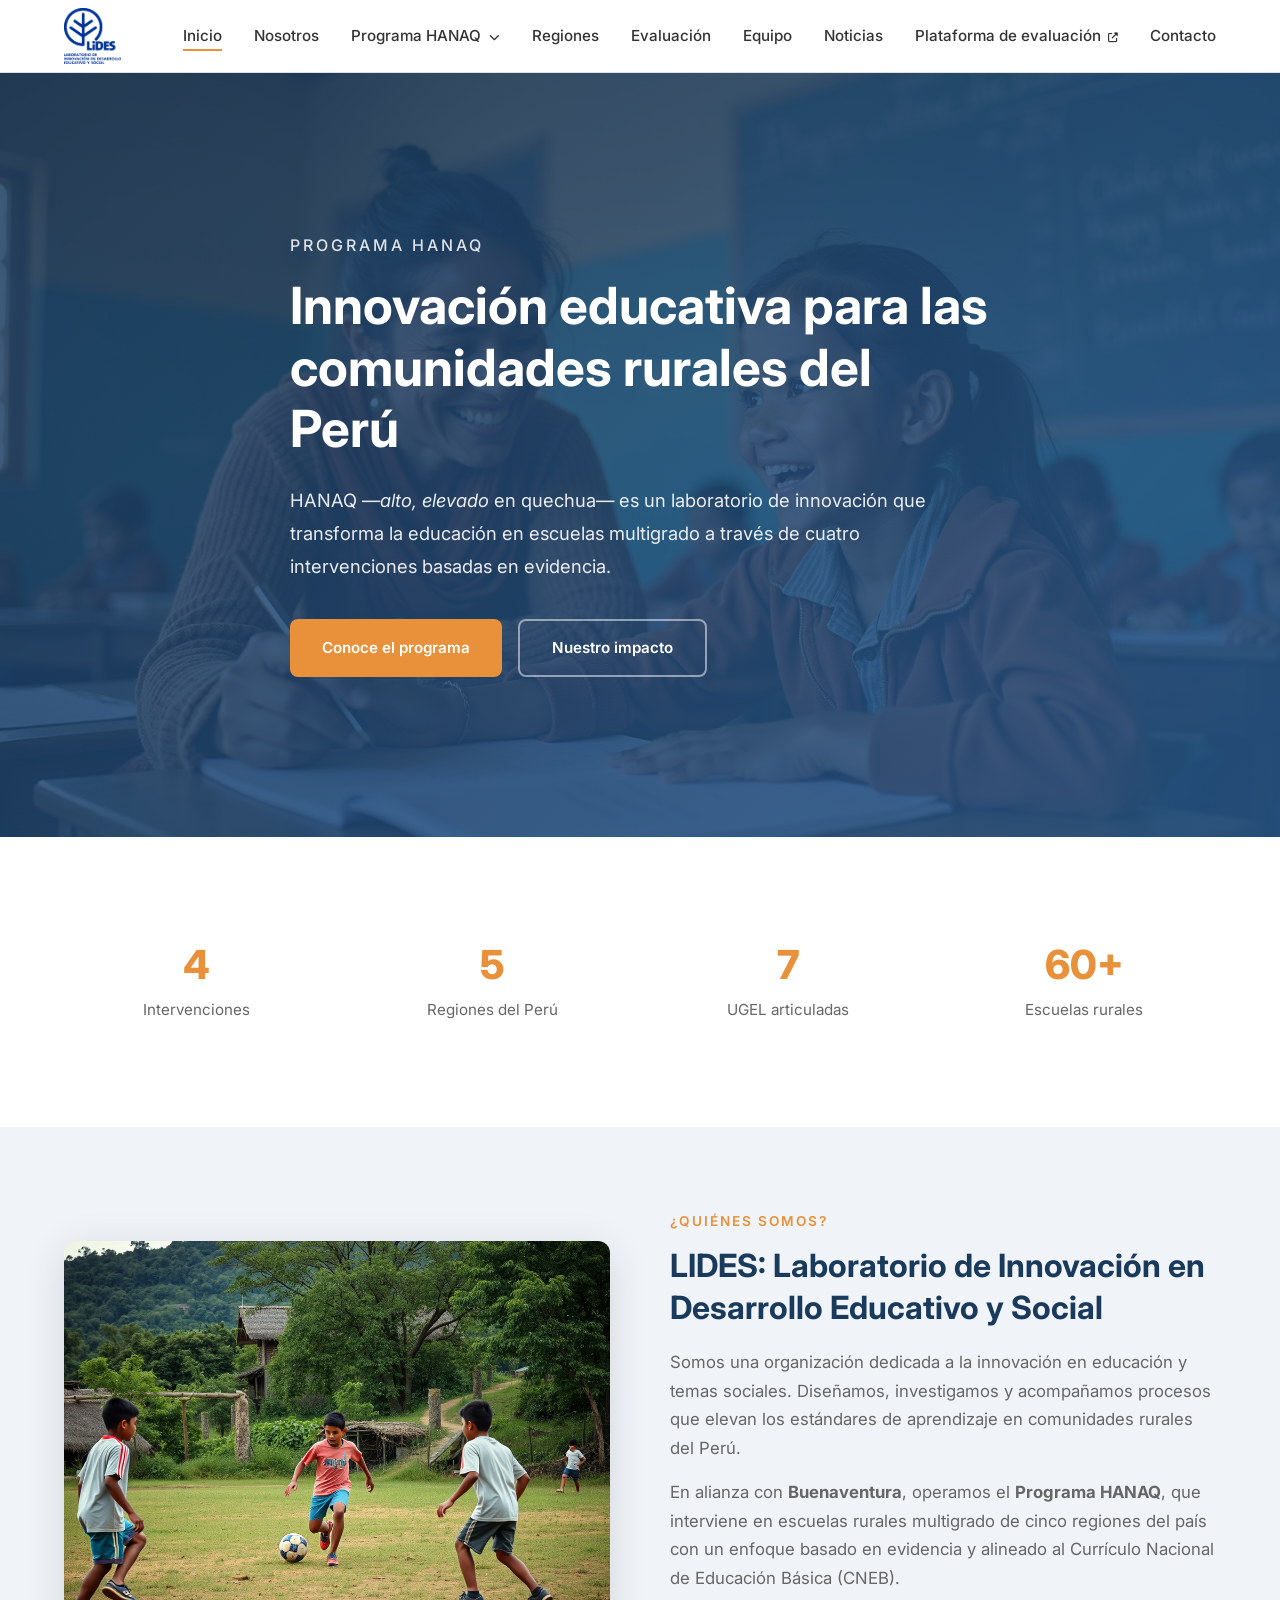
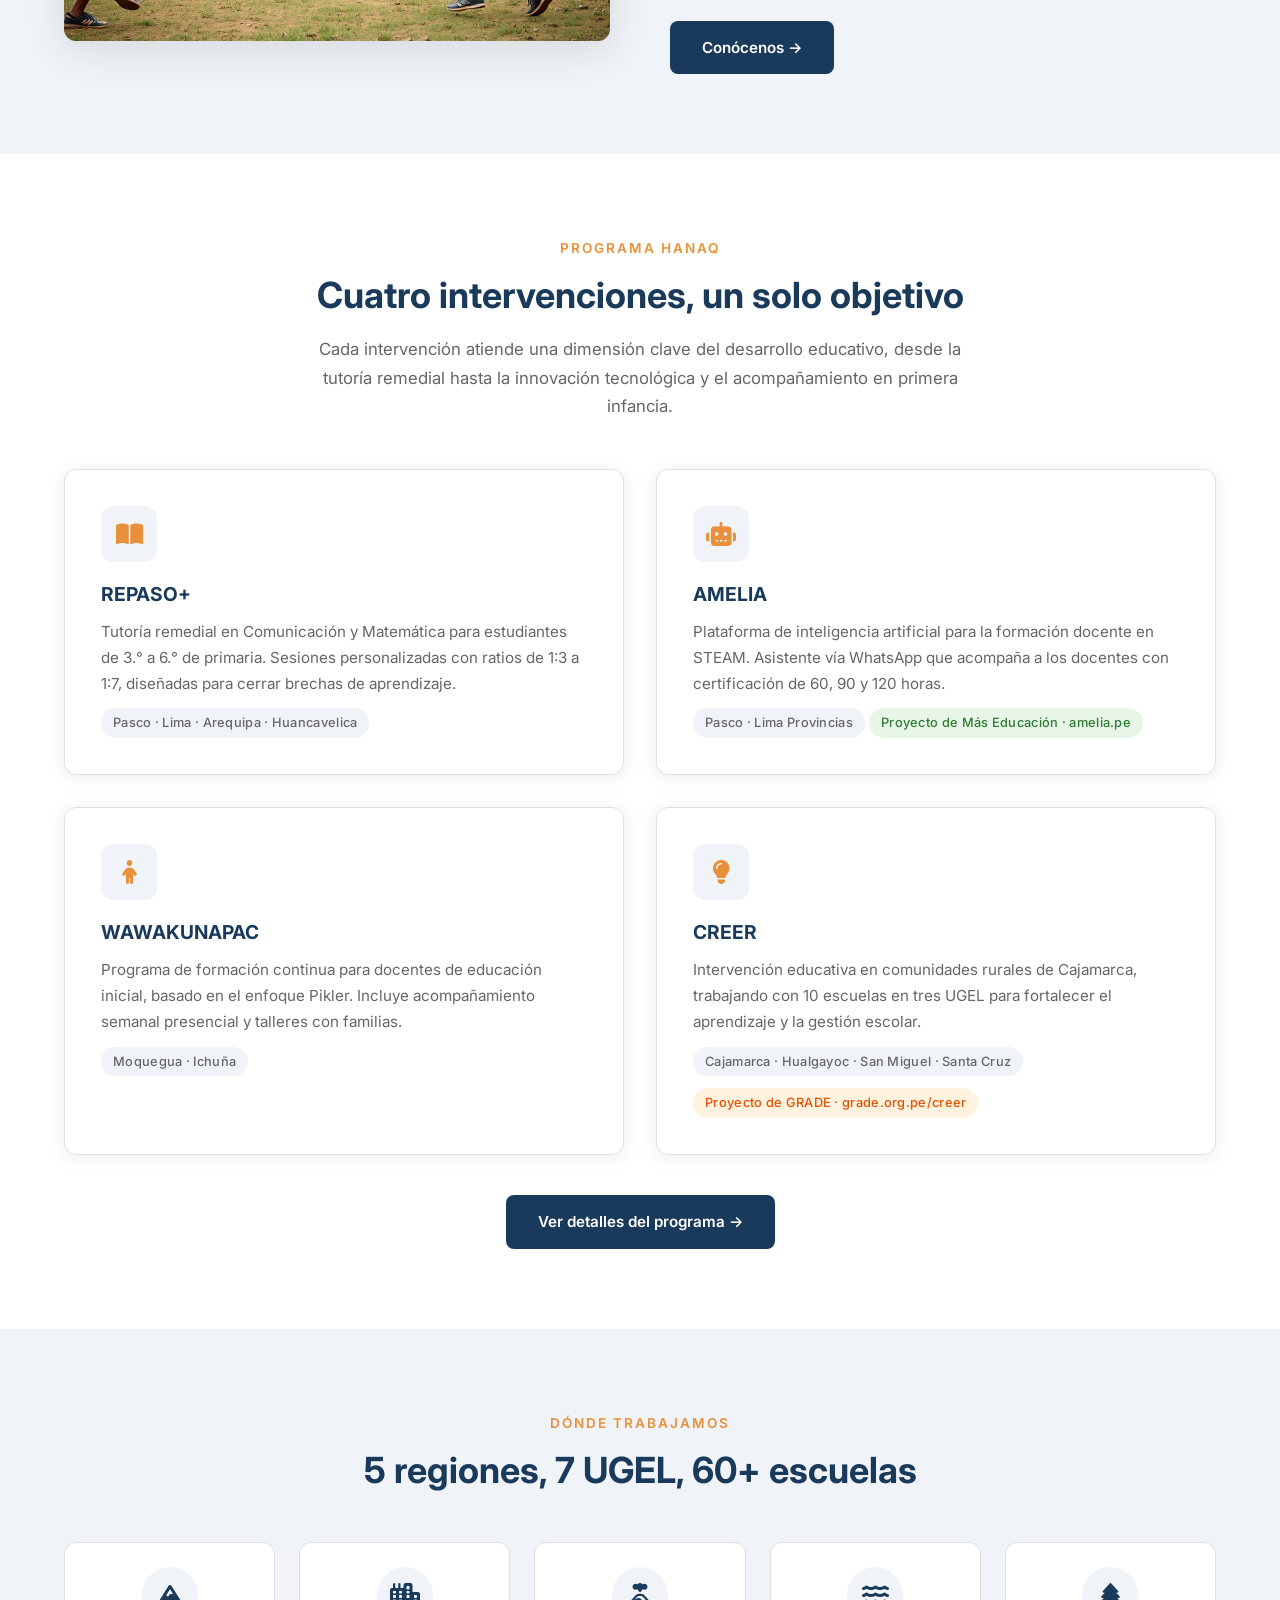
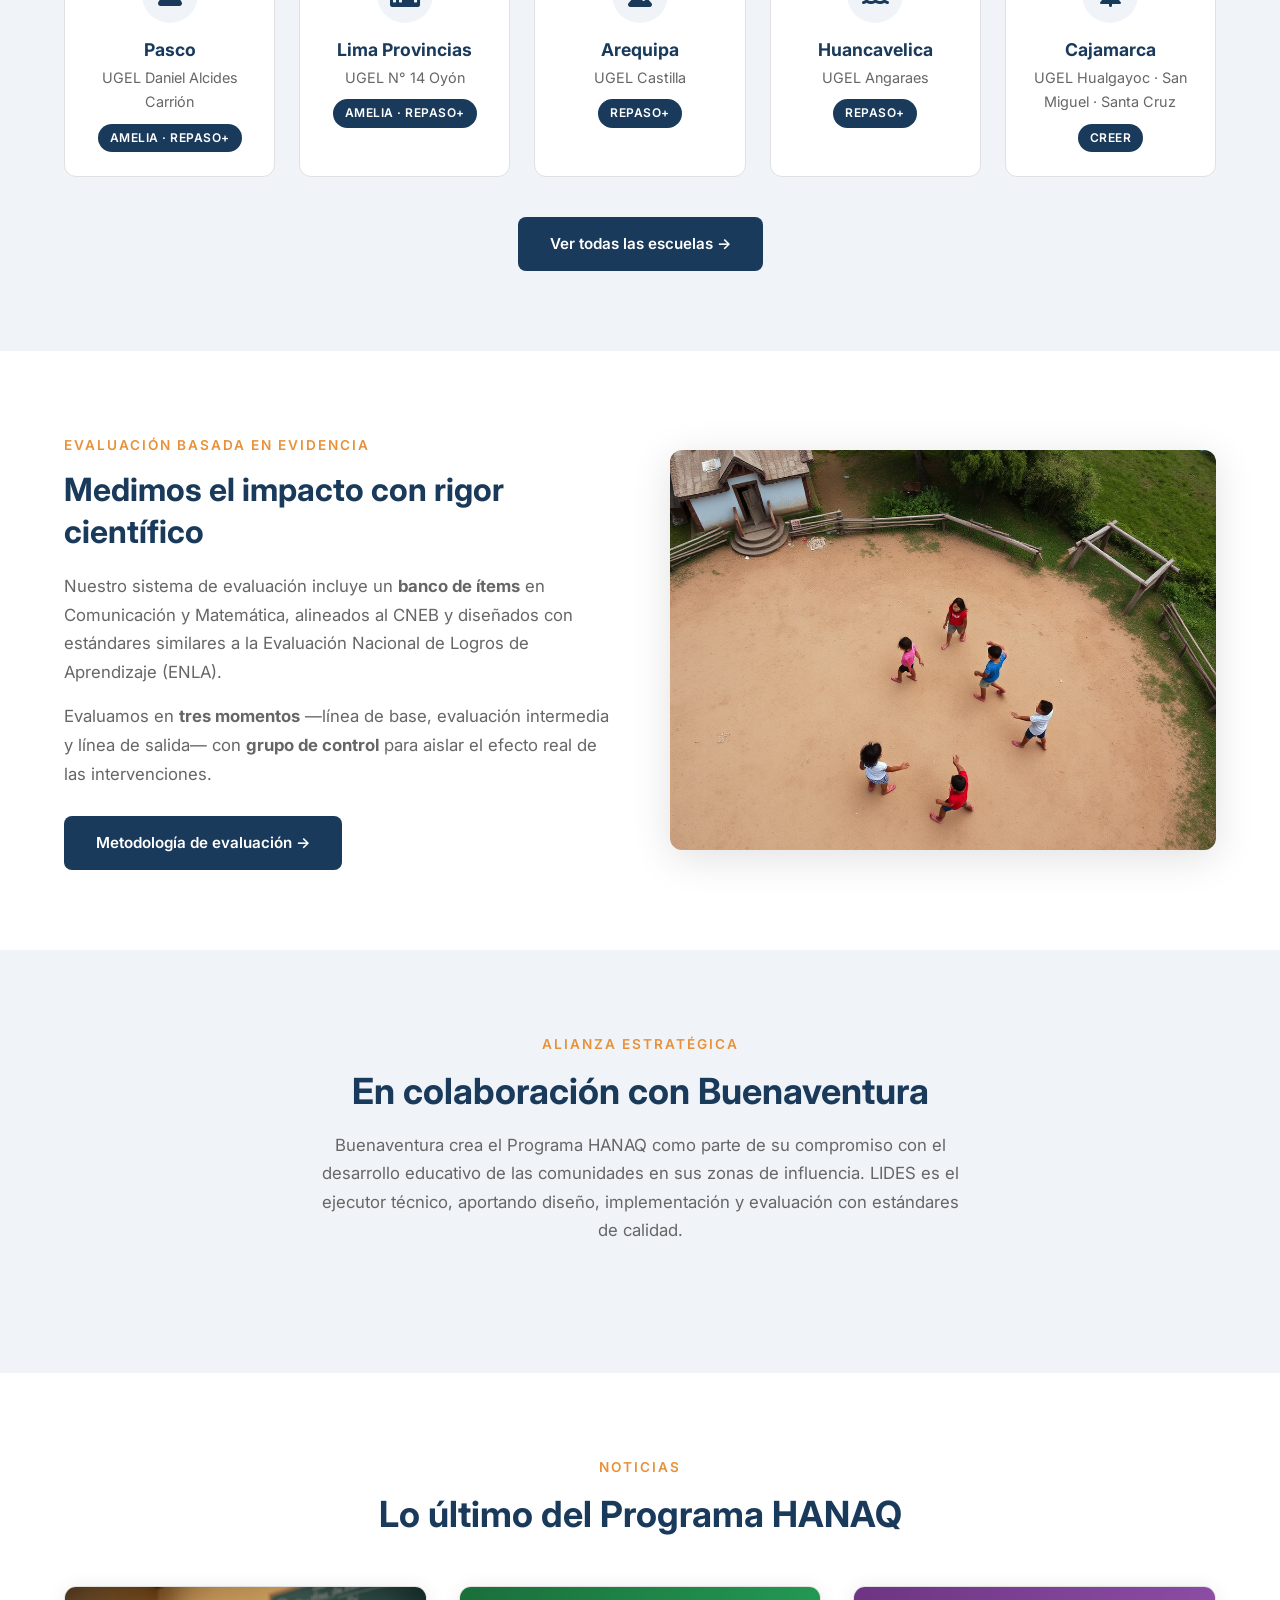
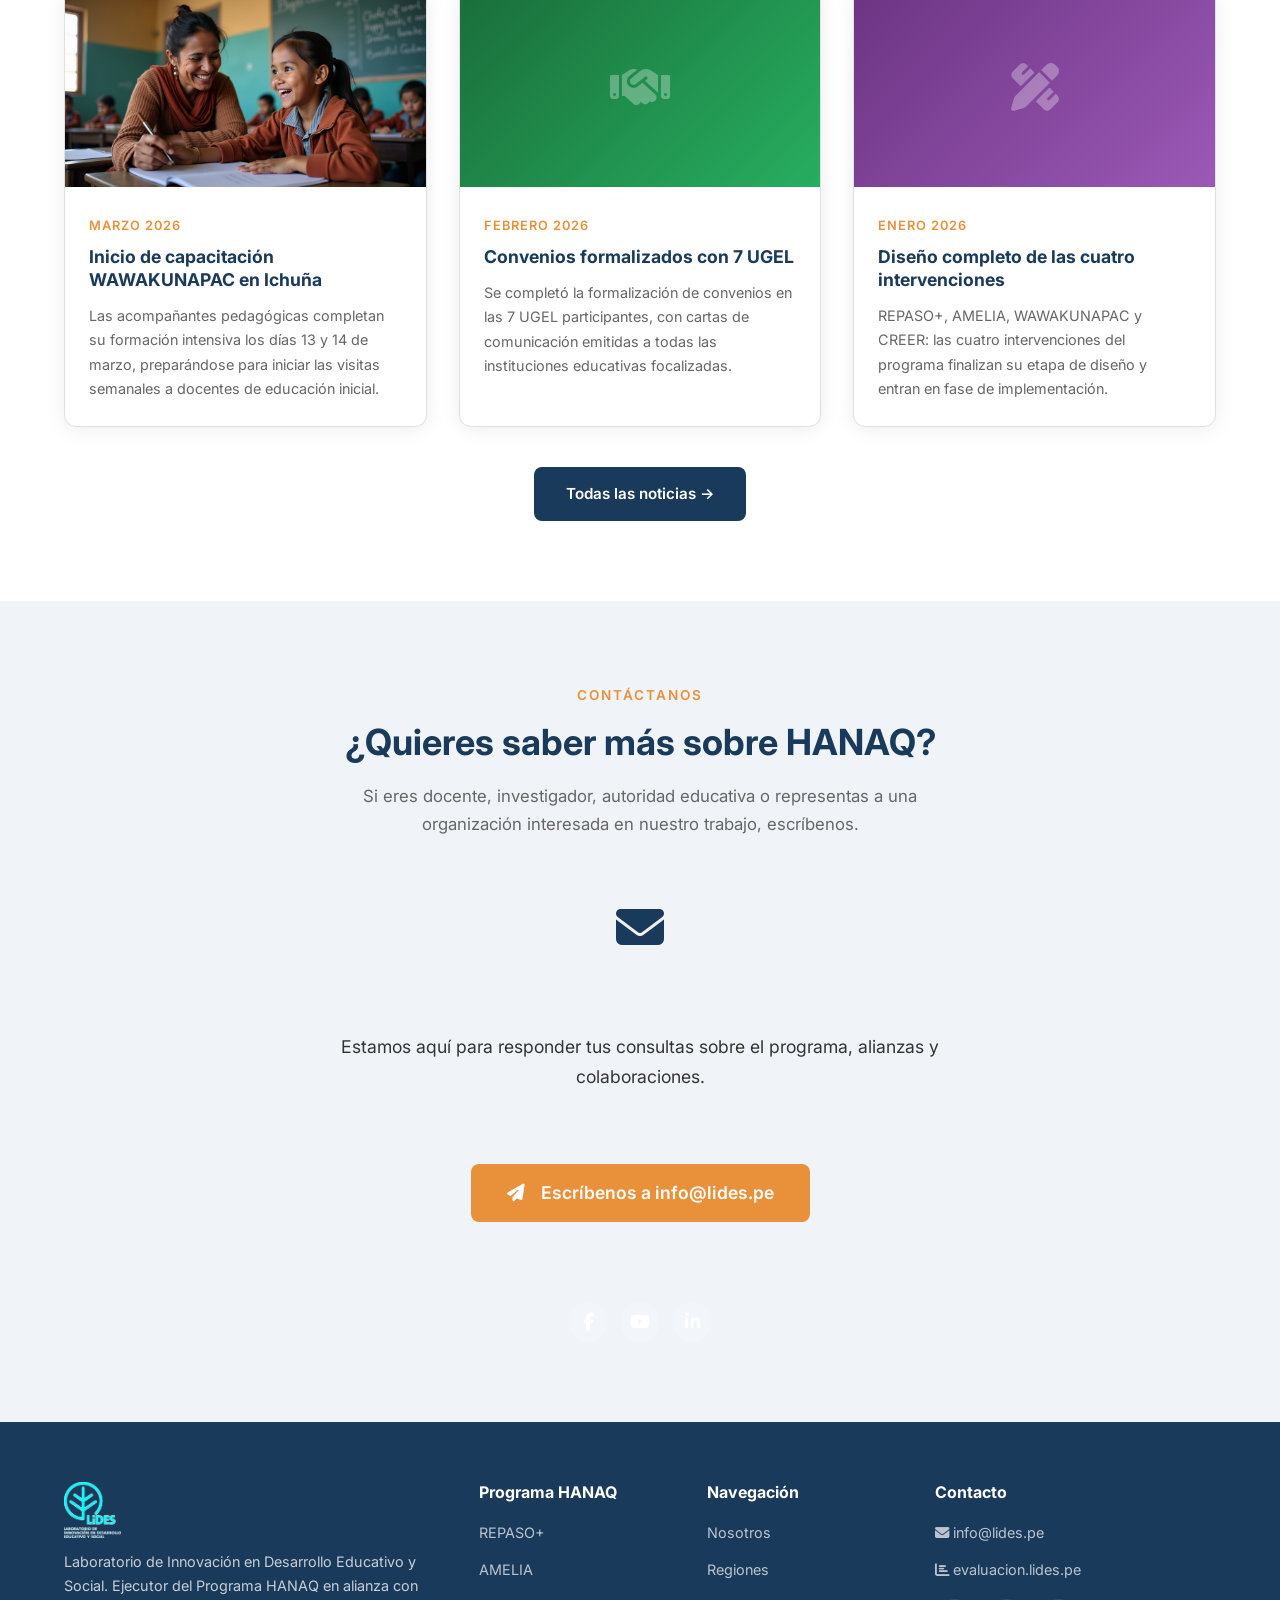
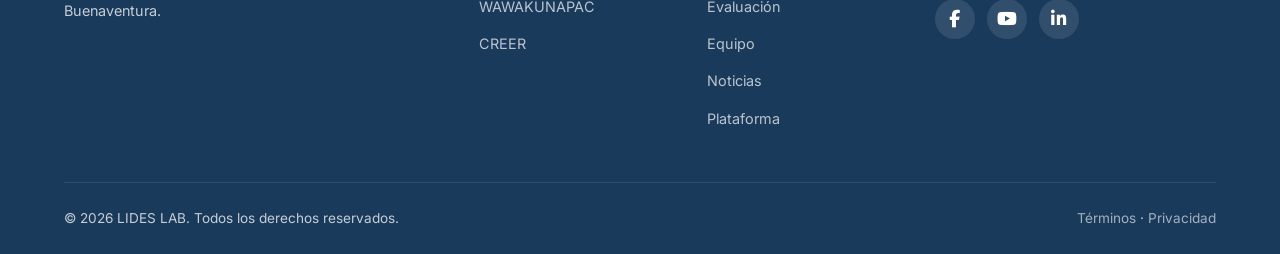
==== commit 83e326bd: "Update index.html" ====
--- a/index.html
+++ b/index.html
@@ -3,13 +3,15 @@
 <head>
   <meta charset="UTF-8">
   <meta name="viewport" content="width=device-width, initial-scale=1.0">
+  <meta http-equiv="X-Content-Type-Options" content="nosniff">
+  <meta name="referrer" content="strict-origin-when-cross-origin">
   <title>LIDES - Laboratorio de Innovación en Desarrollo Educativo y Social</title>
   <meta name="description" content="LIDES opera el Programa HANAQ: innovación educativa en escuelas rurales del Perú. 4 intervenciones, 5 regiones, 60+ escuelas. En alianza con Buenaventura.">
   
   <link rel="preconnect" href="https://fonts.googleapis.com">
   <link rel="preconnect" href="https://fonts.gstatic.com" crossorigin>
   <link href="https://fonts.googleapis.com/css2?family=Inter:wght@400;500;600;700;800&display=swap" rel="stylesheet">
-  <link rel="stylesheet" href="https://cdnjs.cloudflare.com/ajax/libs/font-awesome/6.5.1/css/all.min.css">
+  <link rel="stylesheet" href="https://cdnjs.cloudflare.com/ajax/libs/font-awesome/6.5.1/css/all.min.css" integrity="sha384-t1nt8BQoYMLFN5p42tRAtuAAFQaCQODekUVeKKZrEnEyp4H2R0RHFz0KWpmj7i8g" crossorigin="anonymous">
   <link rel="stylesheet" href="css/style.css">
   <link rel="icon" href="img/logo_edited.png" type="image/png">
 </head>
@@ -38,7 +40,7 @@
         <li><a href="evaluacion.html">Evaluación</a></li>
         <li><a href="equipo.html">Equipo</a></li>
         <li><a href="noticias.html">Noticias</a></li>
-        <li><a href="https://evaluacion.lides.pe" target="_blank" rel="noopener">Plataforma <i class="fas fa-external-link-alt" style="font-size:0.65em; margin-left:3px;"></i></a></li>
+        <li><a href="https://evaluacion.lides.pe" target="_blank" rel="noopener noreferrer">Plataforma de evaluación <i class="fas fa-external-link-alt" style="font-size:0.65em; margin-left:3px;"></i></a></li>
         <li><a href="#contacto">Contacto</a></li>
       </ul>
 
@@ -386,7 +388,7 @@
             <li><a href="evaluacion.html">Evaluación</a></li>
             <li><a href="equipo.html">Equipo</a></li>
             <li><a href="noticias.html">Noticias</a></li>
-            <li><a href="https://evaluacion.lides.pe" target="_blank" rel="noopener">Plataforma</a></li>
+            <li><a href="https://evaluacion.lides.pe" target="_blank" rel="noopener noreferrer">Plataforma</a></li>
           </ul>
         </div>
 
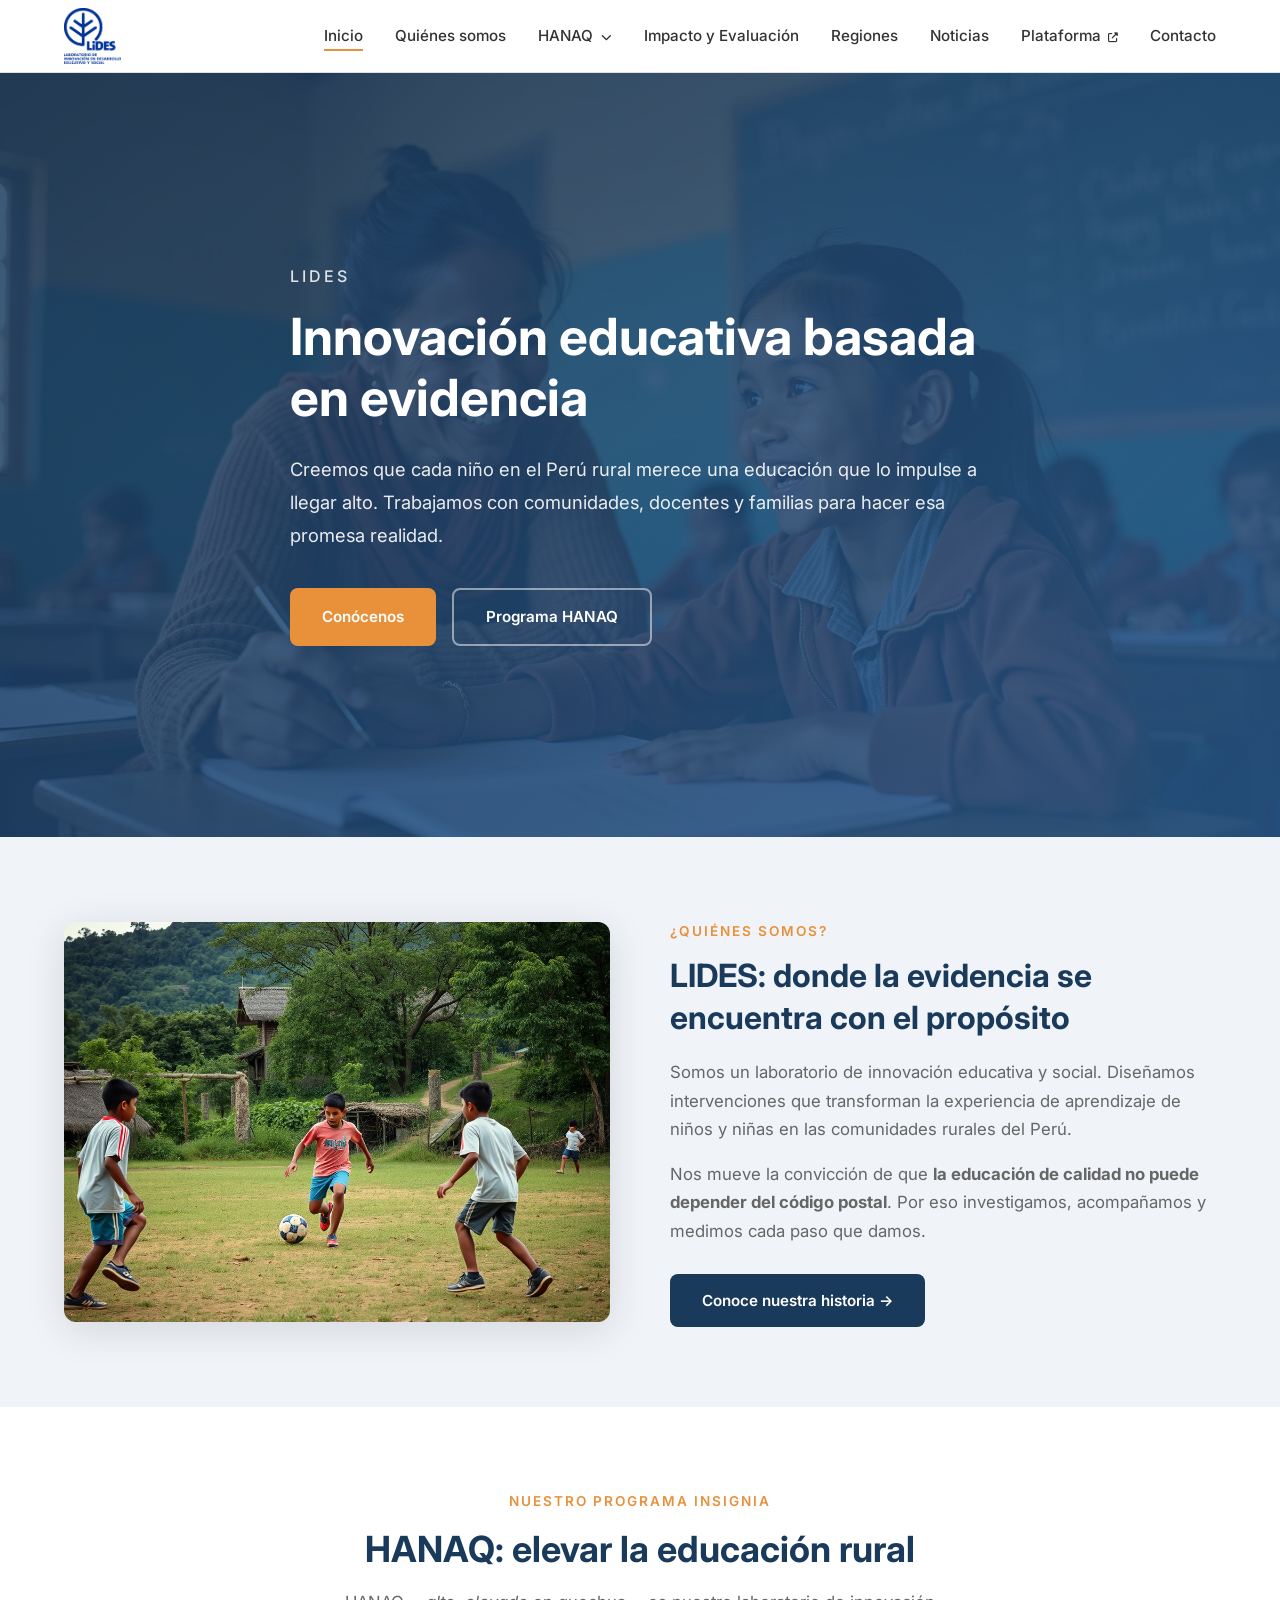
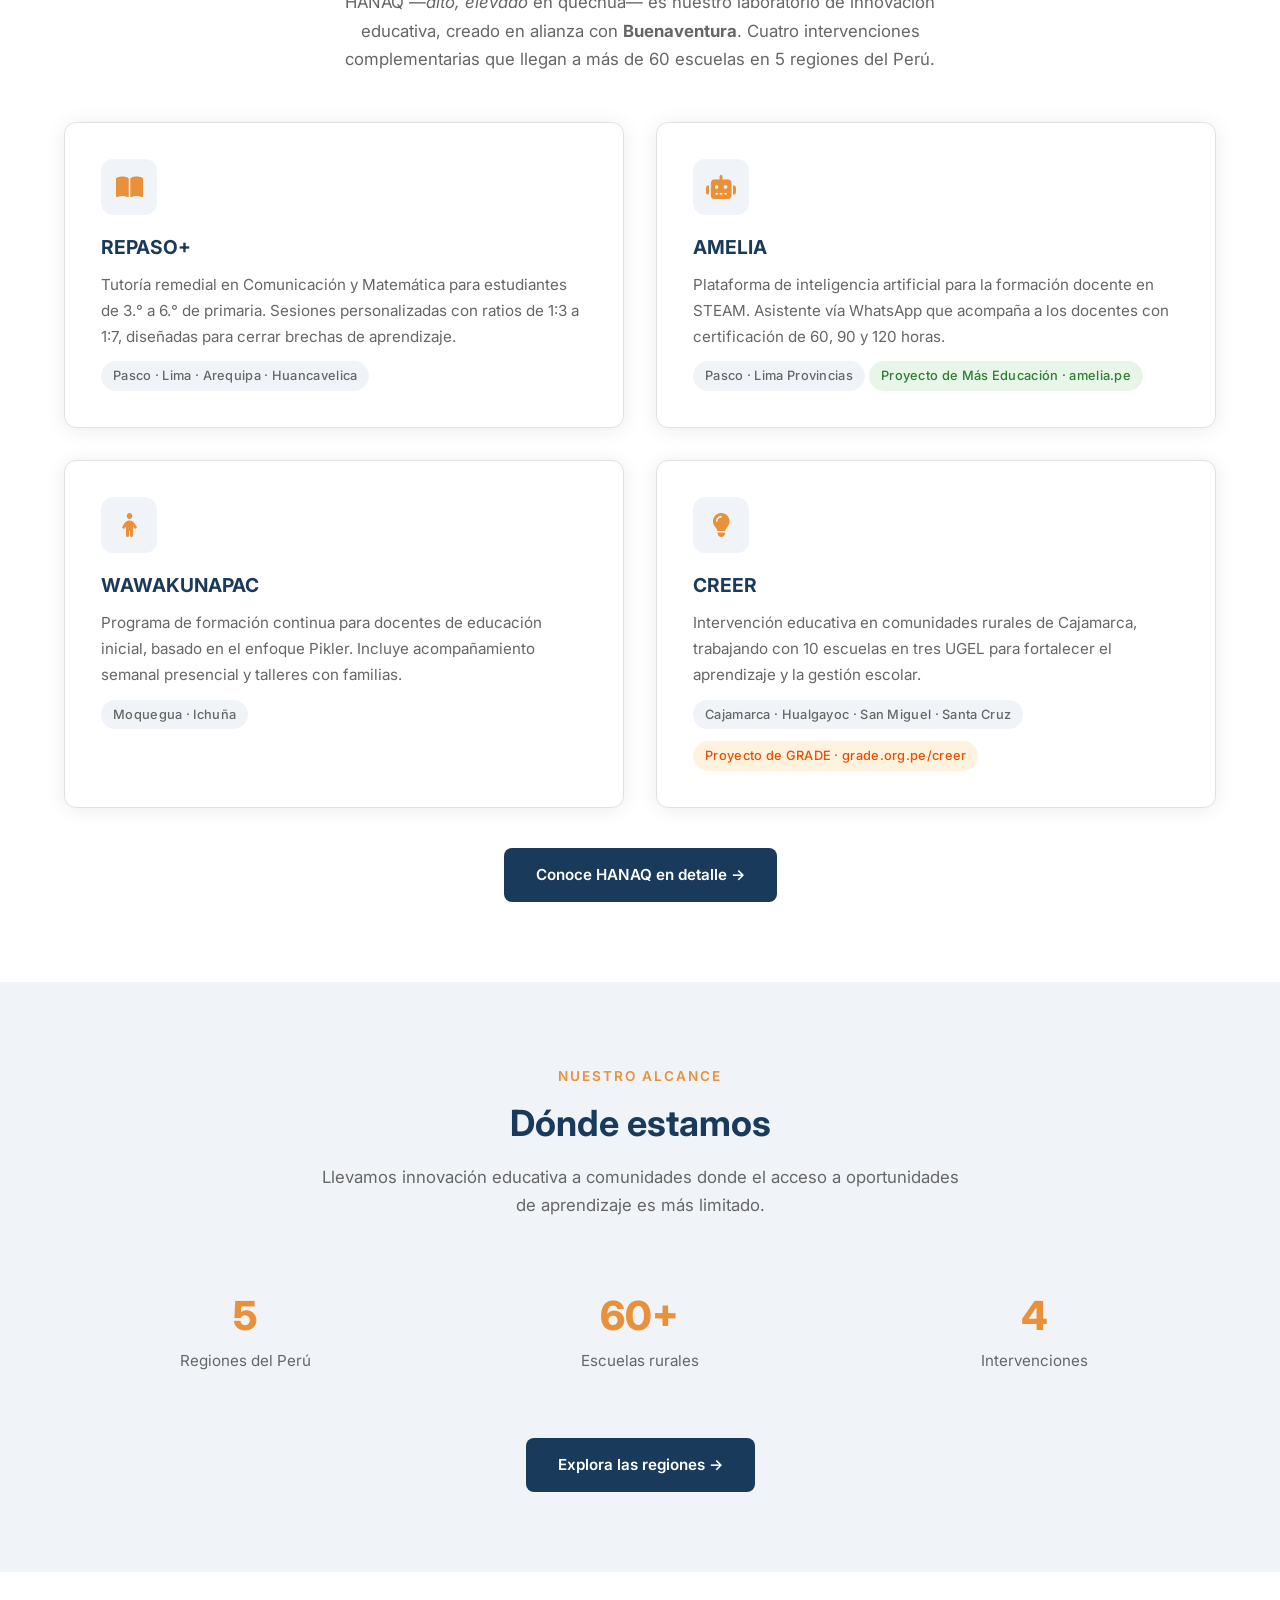
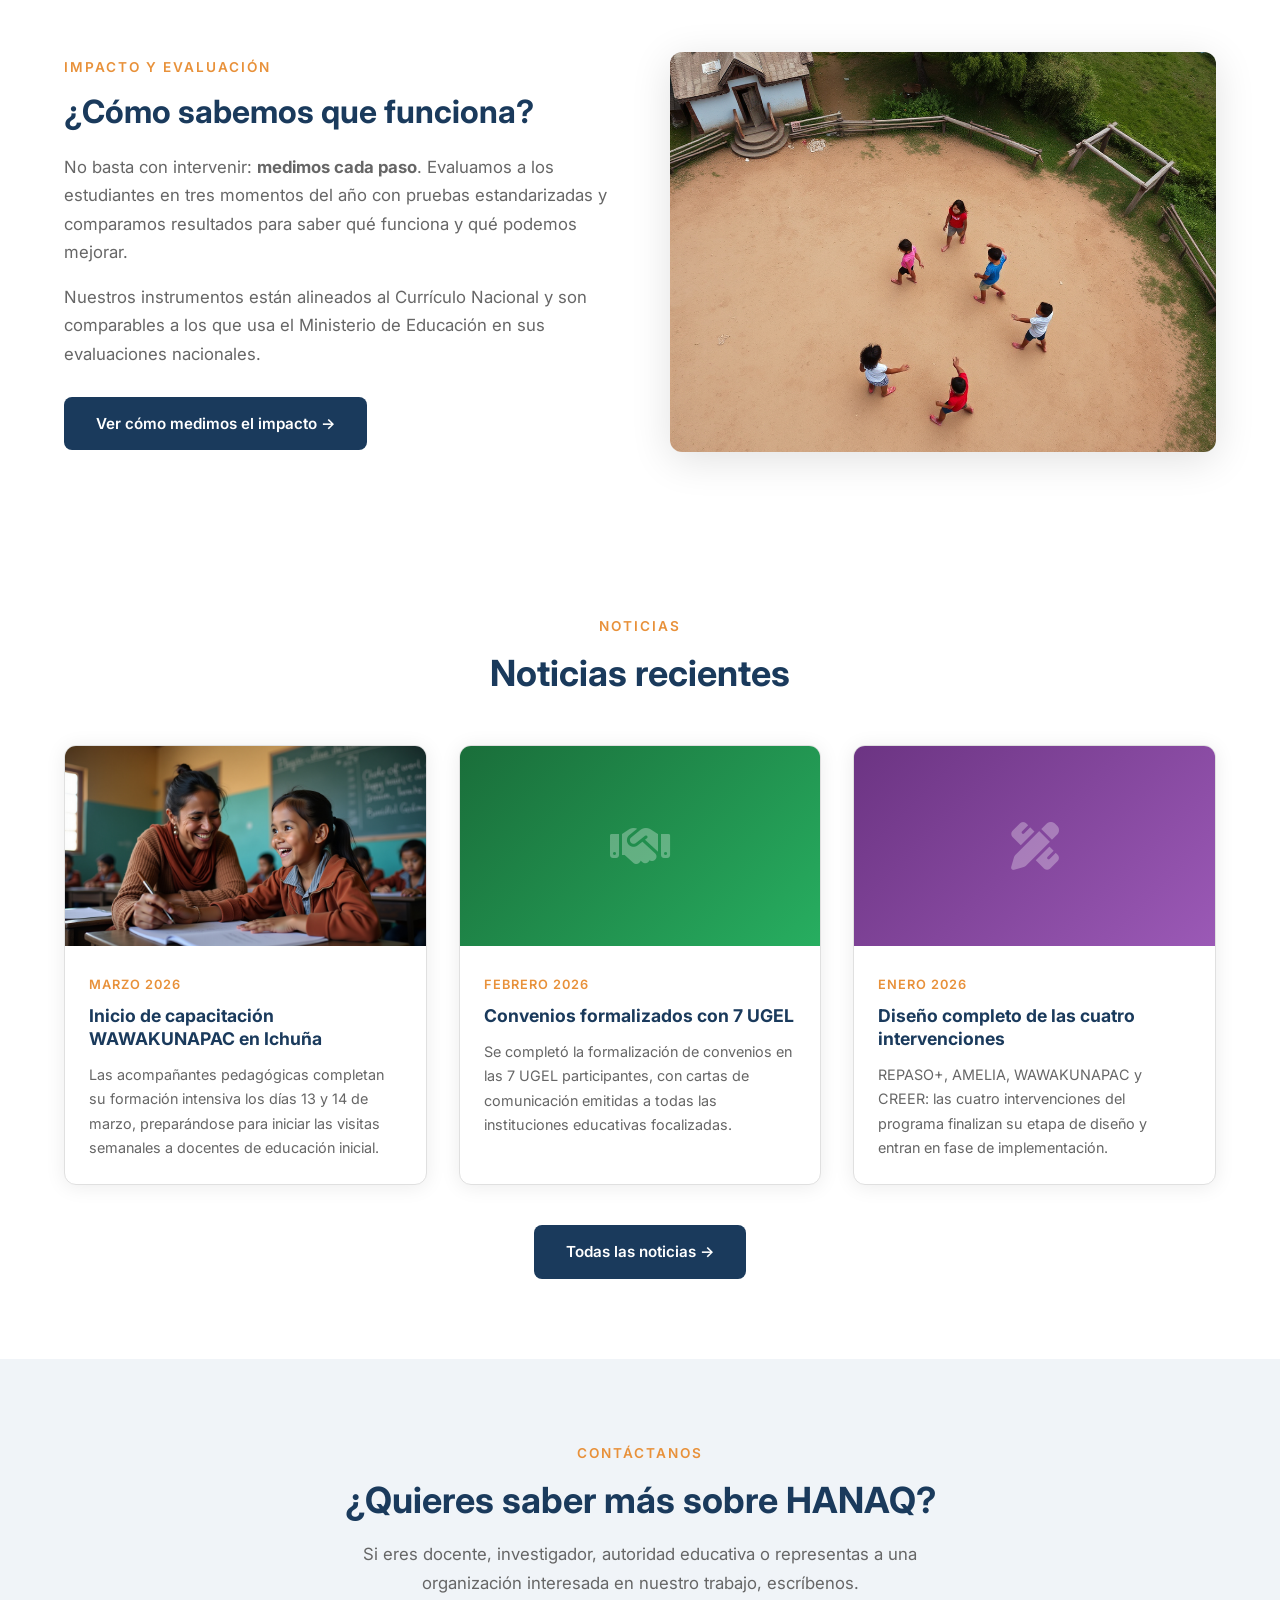
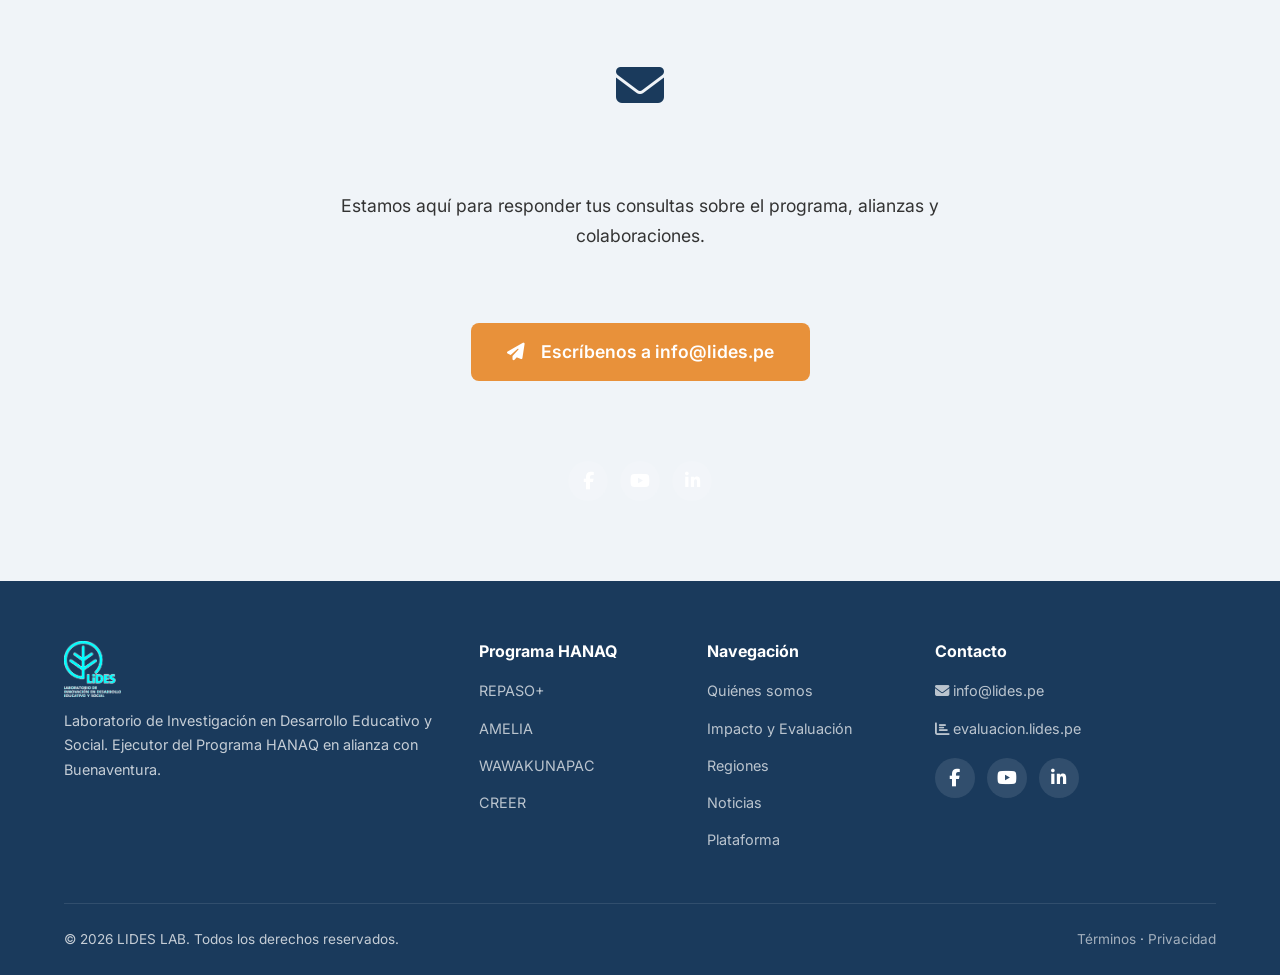
==== commit efc20727: "Reestructuración web: identidad LIDES, navegación, tono y lenguaje simplificado - Corregido nombre o" ====
--- a/index.html
+++ b/index.html
@@ -5,8 +5,8 @@
   <meta name="viewport" content="width=device-width, initial-scale=1.0">
   <meta http-equiv="X-Content-Type-Options" content="nosniff">
   <meta name="referrer" content="strict-origin-when-cross-origin">
-  <title>LIDES - Laboratorio de Innovación en Desarrollo Educativo y Social</title>
-  <meta name="description" content="LIDES opera el Programa HANAQ: innovación educativa en escuelas rurales del Perú. 4 intervenciones, 5 regiones, 60+ escuelas. En alianza con Buenaventura.">
+  <title>LIDES - Laboratorio de Investigación en Desarrollo Educativo y Social</title>
+  <meta name="description" content="LIDES — Laboratorio de Investigación en Desarrollo Educativo y Social. Innovación educativa basada en evidencia para las comunidades rurales del Perú.">
   
   <link rel="preconnect" href="https://fonts.googleapis.com">
   <link rel="preconnect" href="https://fonts.gstatic.com" crossorigin>
@@ -26,9 +26,9 @@
 
       <ul class="nav__links" id="navLinks">
         <li><a href="index.html" class="active">Inicio</a></li>
-        <li><a href="sobre.html">Nosotros</a></li>
+        <li><a href="sobre.html">Quiénes somos</a></li>
         <li class="nav__dropdown">
-          <a href="programa.html">Programa HANAQ <i class="fas fa-chevron-down" style="font-size: 0.7em; margin-left: 4px;"></i></a>
+          <a href="programa.html">HANAQ <i class="fas fa-chevron-down" style="font-size: 0.7em; margin-left: 4px;"></i></a>
           <ul class="nav__dropdown-menu">
             <li><a href="programa.html#repaso">REPASO+</a></li>
             <li><a href="programa.html#amelia">AMELIA</a></li>
@@ -36,11 +36,10 @@
             <li><a href="programa.html#creer">CREER</a></li>
           </ul>
         </li>
+        <li><a href="evaluacion.html">Impacto y Evaluación</a></li>
         <li><a href="regiones.html">Regiones</a></li>
-        <li><a href="evaluacion.html">Evaluación</a></li>
-        <li><a href="equipo.html">Equipo</a></li>
         <li><a href="noticias.html">Noticias</a></li>
-        <li><a href="https://evaluacion.lides.pe" target="_blank" rel="noopener noreferrer">Plataforma de evaluación <i class="fas fa-external-link-alt" style="font-size:0.65em; margin-left:3px;"></i></a></li>
+        <li><a href="https://evaluacion.lides.pe" target="_blank" rel="noopener noreferrer">Plataforma <i class="fas fa-external-link-alt" style="font-size:0.65em; margin-left:3px;"></i></a></li>
         <li><a href="#contacto">Contacto</a></li>
       </ul>
 
@@ -59,47 +58,23 @@
     </div>
     <div class="container">
       <div class="hero__content fade-in">
-        <p class="hero__subtitle">Programa HANAQ</p>
-        <h1 class="hero__title">Innovación educativa para las comunidades rurales del Perú</h1>
+        <p class="hero__subtitle">LIDES</p>
+        <h1 class="hero__title">Innovación educativa basada en evidencia</h1>
         <p class="hero__description">
-          HANAQ —<em>alto, elevado</em> en quechua— es un laboratorio de innovación 
-          que transforma la educación en escuelas multigrado a través de cuatro 
-          intervenciones basadas en evidencia.
+          Creemos que cada niño en el Perú rural merece una educación que lo impulse 
+          a llegar alto. Trabajamos con comunidades, docentes y familias para hacer 
+          esa promesa realidad.
         </p>
         <div class="hero__actions">
-          <a href="programa.html" class="btn btn--primary">Conoce el programa</a>
-          <a href="#impacto" class="btn btn--outline">Nuestro impacto</a>
-        </div>
-      </div>
-    </div>
-  </section>
-
-  <!-- ===== CIFRAS CLAVE ===== -->
-  <section class="section" id="impacto">
-    <div class="container">
-      <div class="stats fade-in">
-        <div class="stat">
-          <div class="stat__number">4</div>
-          <div class="stat__label">Intervenciones</div>
-        </div>
-        <div class="stat">
-          <div class="stat__number">5</div>
-          <div class="stat__label">Regiones del Perú</div>
-        </div>
-        <div class="stat">
-          <div class="stat__number">7</div>
-          <div class="stat__label">UGEL articuladas</div>
-        </div>
-        <div class="stat">
-          <div class="stat__number">60+</div>
-          <div class="stat__label">Escuelas rurales</div>
+          <a href="sobre.html" class="btn btn--primary">Conócenos</a>
+          <a href="programa.html" class="btn btn--outline">Programa HANAQ</a>
         </div>
       </div>
     </div>
   </section>
 
   <!-- ===== QUIÉNES SOMOS ===== -->
-  <section class="section section--alt">
+  <section class="section section--alt" id="impacto">
     <div class="container">
       <div class="split fade-in">
         <div class="split__image">
@@ -107,32 +82,33 @@
         </div>
         <div class="split__content">
           <span class="section-header__label">¿Quiénes somos?</span>
-          <h2>LIDES: Laboratorio de Innovación en Desarrollo Educativo y Social</h2>
+          <h2>LIDES: donde la evidencia se encuentra con el propósito</h2>
           <p>
-            Somos una organización dedicada a la innovación en educación y temas sociales. 
-            Diseñamos, investigamos y acompañamos procesos que elevan los estándares de 
-            aprendizaje en comunidades rurales del Perú.
+            Somos un laboratorio de innovación educativa y social. Diseñamos intervenciones 
+            que transforman la experiencia de aprendizaje de niños y niñas en las comunidades 
+            rurales del Perú.
           </p>
           <p>
-            En alianza con <strong>Buenaventura</strong>, operamos el <strong>Programa HANAQ</strong>, 
-            que interviene en escuelas rurales multigrado de cinco regiones del país con un enfoque 
-            basado en evidencia y alineado al Currículo Nacional de Educación Básica (CNEB).
-          </p>
-          <a href="sobre.html" class="btn btn--dark" style="margin-top: 12px;">Conócenos →</a>
-        </div>
-      </div>
-    </div>
-  </section>
-
-  <!-- ===== LAS 4 INTERVENCIONES ===== -->
+            Nos mueve la convicción de que <strong>la educación de calidad no puede depender 
+            del código postal</strong>. Por eso investigamos, acompañamos y medimos cada paso 
+            que damos.
+          </p>
+          <a href="sobre.html" class="btn btn--dark" style="margin-top: 12px;">Conoce nuestra historia →</a>
+        </div>
+      </div>
+    </div>
+  </section>
+
+  <!-- ===== PROGRAMA HANAQ ===== -->
   <section class="section">
     <div class="container">
       <div class="section-header fade-in">
-        <span class="section-header__label">Programa HANAQ</span>
-        <h2 class="section-header__title">Cuatro intervenciones, un solo objetivo</h2>
+        <span class="section-header__label">Nuestro programa insignia</span>
+        <h2 class="section-header__title">HANAQ: elevar la educación rural</h2>
         <p class="section-header__text">
-          Cada intervención atiende una dimensión clave del desarrollo educativo, desde la tutoría 
-          remedial hasta la innovación tecnológica y el acompañamiento en primera infancia.
+          HANAQ —<em>alto, elevado</em> en quechua— es nuestro laboratorio de innovación 
+          educativa, creado en alianza con <strong>Buenaventura</strong>. Cuatro intervenciones 
+          complementarias que llegan a más de 60 escuelas en 5 regiones del Perú.
         </p>
       </div>
 
@@ -182,54 +158,40 @@
       </div>
 
       <div style="text-align: center; margin-top: 40px;">
-        <a href="programa.html" class="btn btn--dark">Ver detalles del programa →</a>
-      </div>
-    </div>
-  </section>
-
-  <!-- ===== MAPA DE REGIONES ===== -->
+        <a href="programa.html" class="btn btn--dark">Conoce HANAQ en detalle →</a>
+      </div>
+    </div>
+  </section>
+
+  <!-- ===== CIFRAS CLAVE ===== -->
   <section class="section section--alt">
     <div class="container">
       <div class="section-header fade-in">
-        <span class="section-header__label">Dónde trabajamos</span>
-        <h2 class="section-header__title">5 regiones, 7 UGEL, 60+ escuelas</h2>
-      </div>
-
-      <div class="regions-grid fade-in">
-        <div class="region-card">
-          <div class="region-card__icon"><i class="fas fa-mountain"></i></div>
-          <h4>Pasco</h4>
-          <p>UGEL Daniel Alcides Carrión</p>
-          <span class="region-card__interventions">AMELIA · REPASO+</span>
-        </div>
-        <div class="region-card">
-          <div class="region-card__icon"><i class="fas fa-city"></i></div>
-          <h4>Lima Provincias</h4>
-          <p>UGEL N° 14 Oyón</p>
-          <span class="region-card__interventions">AMELIA · REPASO+</span>
-        </div>
-        <div class="region-card">
-          <div class="region-card__icon"><i class="fas fa-volcano"></i></div>
-          <h4>Arequipa</h4>
-          <p>UGEL Castilla</p>
-          <span class="region-card__interventions">REPASO+</span>
-        </div>
-        <div class="region-card">
-          <div class="region-card__icon"><i class="fas fa-water"></i></div>
-          <h4>Huancavelica</h4>
-          <p>UGEL Angaraes</p>
-          <span class="region-card__interventions">REPASO+</span>
-        </div>
-        <div class="region-card">
-          <div class="region-card__icon"><i class="fas fa-tree"></i></div>
-          <h4>Cajamarca</h4>
-          <p>UGEL Hualgayoc · San Miguel · Santa Cruz</p>
-          <span class="region-card__interventions">CREER</span>
+        <span class="section-header__label">Nuestro alcance</span>
+        <h2 class="section-header__title">Dónde estamos</h2>
+        <p class="section-header__text">
+          Llevamos innovación educativa a comunidades donde el acceso a oportunidades 
+          de aprendizaje es más limitado.
+        </p>
+      </div>
+
+      <div class="stats fade-in" style="margin-top: 32px;">
+        <div class="stat">
+          <div class="stat__number">5</div>
+          <div class="stat__label">Regiones del Perú</div>
+        </div>
+        <div class="stat">
+          <div class="stat__number">60+</div>
+          <div class="stat__label">Escuelas rurales</div>
+        </div>
+        <div class="stat">
+          <div class="stat__number">4</div>
+          <div class="stat__label">Intervenciones</div>
         </div>
       </div>
 
       <div style="text-align: center; margin-top: 40px;">
-        <a href="regiones.html" class="btn btn--dark">Ver todas las escuelas →</a>
+        <a href="regiones.html" class="btn btn--dark">Explora las regiones →</a>
       </div>
     </div>
   </section>
@@ -242,35 +204,19 @@
           <img src="img/12-14-year-old%20children%20playing%20in%20the%20playground%20area%20in%20rural%20area%20in%20Peru.jpg" alt="Estudiantes en escuela rural">
         </div>
         <div class="split__content" style="direction: ltr;">
-          <span class="section-header__label">Evaluación basada en evidencia</span>
-          <h2>Medimos el impacto con rigor científico</h2>
+          <span class="section-header__label">Impacto y evaluación</span>
+          <h2>¿Cómo sabemos que funciona?</h2>
           <p>
-            Nuestro sistema de evaluación incluye un <strong>banco de ítems</strong> en 
-            Comunicación y Matemática, alineados al CNEB y diseñados con estándares similares 
-            a la Evaluación Nacional de Logros de Aprendizaje (ENLA).
+            No basta con intervenir: <strong>medimos cada paso</strong>. Evaluamos a los estudiantes 
+            en tres momentos del año con pruebas estandarizadas y comparamos resultados 
+            para saber qué funciona y qué podemos mejorar.
           </p>
           <p>
-            Evaluamos en <strong>tres momentos</strong> —línea de base, evaluación intermedia y 
-            línea de salida— con <strong>grupo de control</strong> para aislar el efecto real 
-            de las intervenciones.
-          </p>
-          <a href="evaluacion.html" class="btn btn--dark" style="margin-top: 12px;">Metodología de evaluación →</a>
-        </div>
-      </div>
-    </div>
-  </section>
-
-  <!-- ===== ALIANZA ===== -->
-  <section class="section section--alt">
-    <div class="container">
-      <div class="section-header fade-in">
-        <span class="section-header__label">Alianza estratégica</span>
-        <h2 class="section-header__title">En colaboración con Buenaventura</h2>
-        <p class="section-header__text">
-          Buenaventura crea el Programa HANAQ como parte de su compromiso con el desarrollo 
-          educativo de las comunidades en sus zonas de influencia. LIDES es el ejecutor técnico, 
-          aportando diseño, implementación y evaluación con estándares de calidad.
-        </p>
+            Nuestros instrumentos están alineados al Currículo Nacional y son comparables 
+            a los que usa el Ministerio de Educación en sus evaluaciones nacionales.
+          </p>
+          <a href="evaluacion.html" class="btn btn--dark" style="margin-top: 12px;">Ver cómo medimos el impacto →</a>
+        </div>
       </div>
     </div>
   </section>
@@ -280,7 +226,7 @@
     <div class="container">
       <div class="section-header fade-in">
         <span class="section-header__label">Noticias</span>
-        <h2 class="section-header__title">Lo último del Programa HANAQ</h2>
+        <h2 class="section-header__title">Noticias recientes</h2>
       </div>
 
       <div class="news-grid fade-in">
@@ -367,7 +313,7 @@
           <a href="index.html" class="nav__logo" style="color: white;">
             <img src="img/logo_edited.png" alt="LIDES" style="filter: brightness(10);">
           </a>
-          <p>Laboratorio de Innovación en Desarrollo Educativo y Social. Ejecutor del Programa HANAQ en alianza con Buenaventura.</p>
+          <p>Laboratorio de Investigación en Desarrollo Educativo y Social. Ejecutor del Programa HANAQ en alianza con Buenaventura.</p>
         </div>
 
         <div>
@@ -383,10 +329,9 @@
         <div>
           <h4>Navegación</h4>
           <ul class="footer__links">
-            <li><a href="sobre.html">Nosotros</a></li>
+            <li><a href="sobre.html">Quiénes somos</a></li>
+            <li><a href="evaluacion.html">Impacto y Evaluación</a></li>
             <li><a href="regiones.html">Regiones</a></li>
-            <li><a href="evaluacion.html">Evaluación</a></li>
-            <li><a href="equipo.html">Equipo</a></li>
             <li><a href="noticias.html">Noticias</a></li>
             <li><a href="https://evaluacion.lides.pe" target="_blank" rel="noopener noreferrer">Plataforma</a></li>
           </ul>
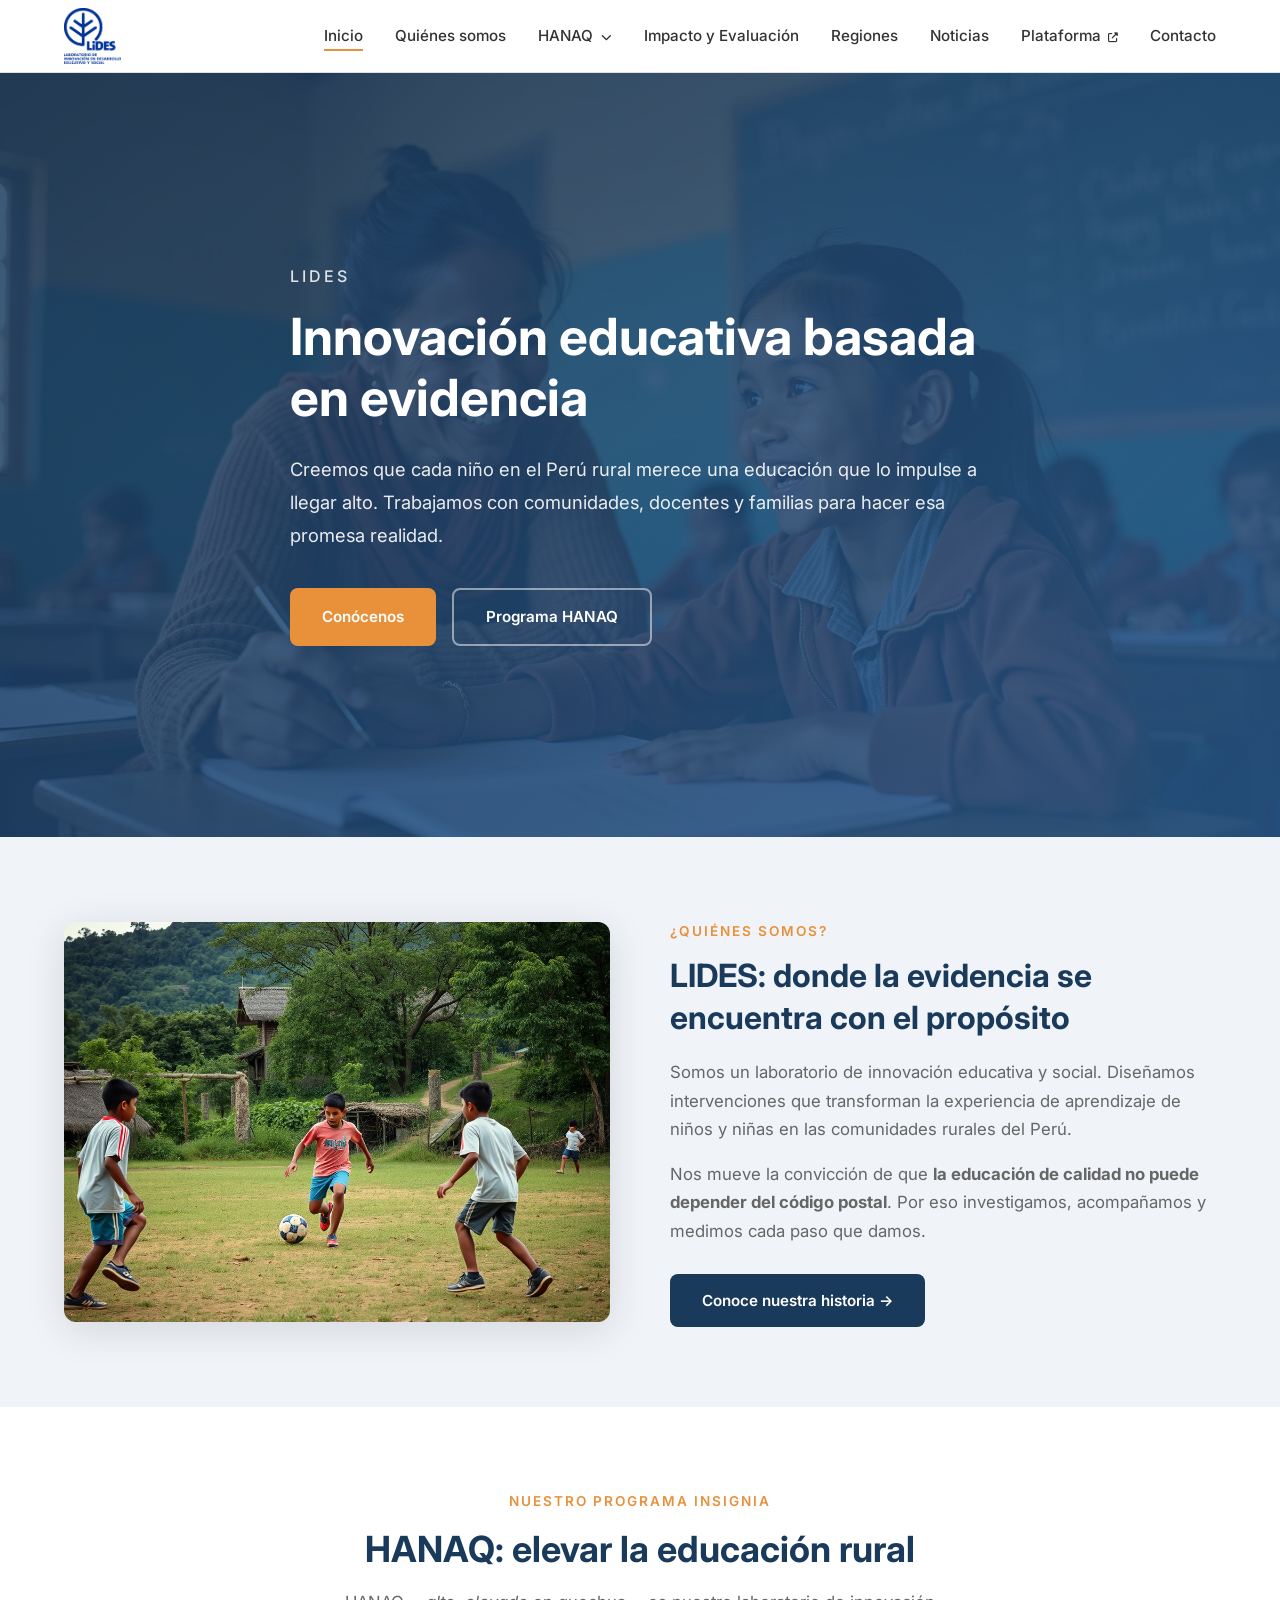
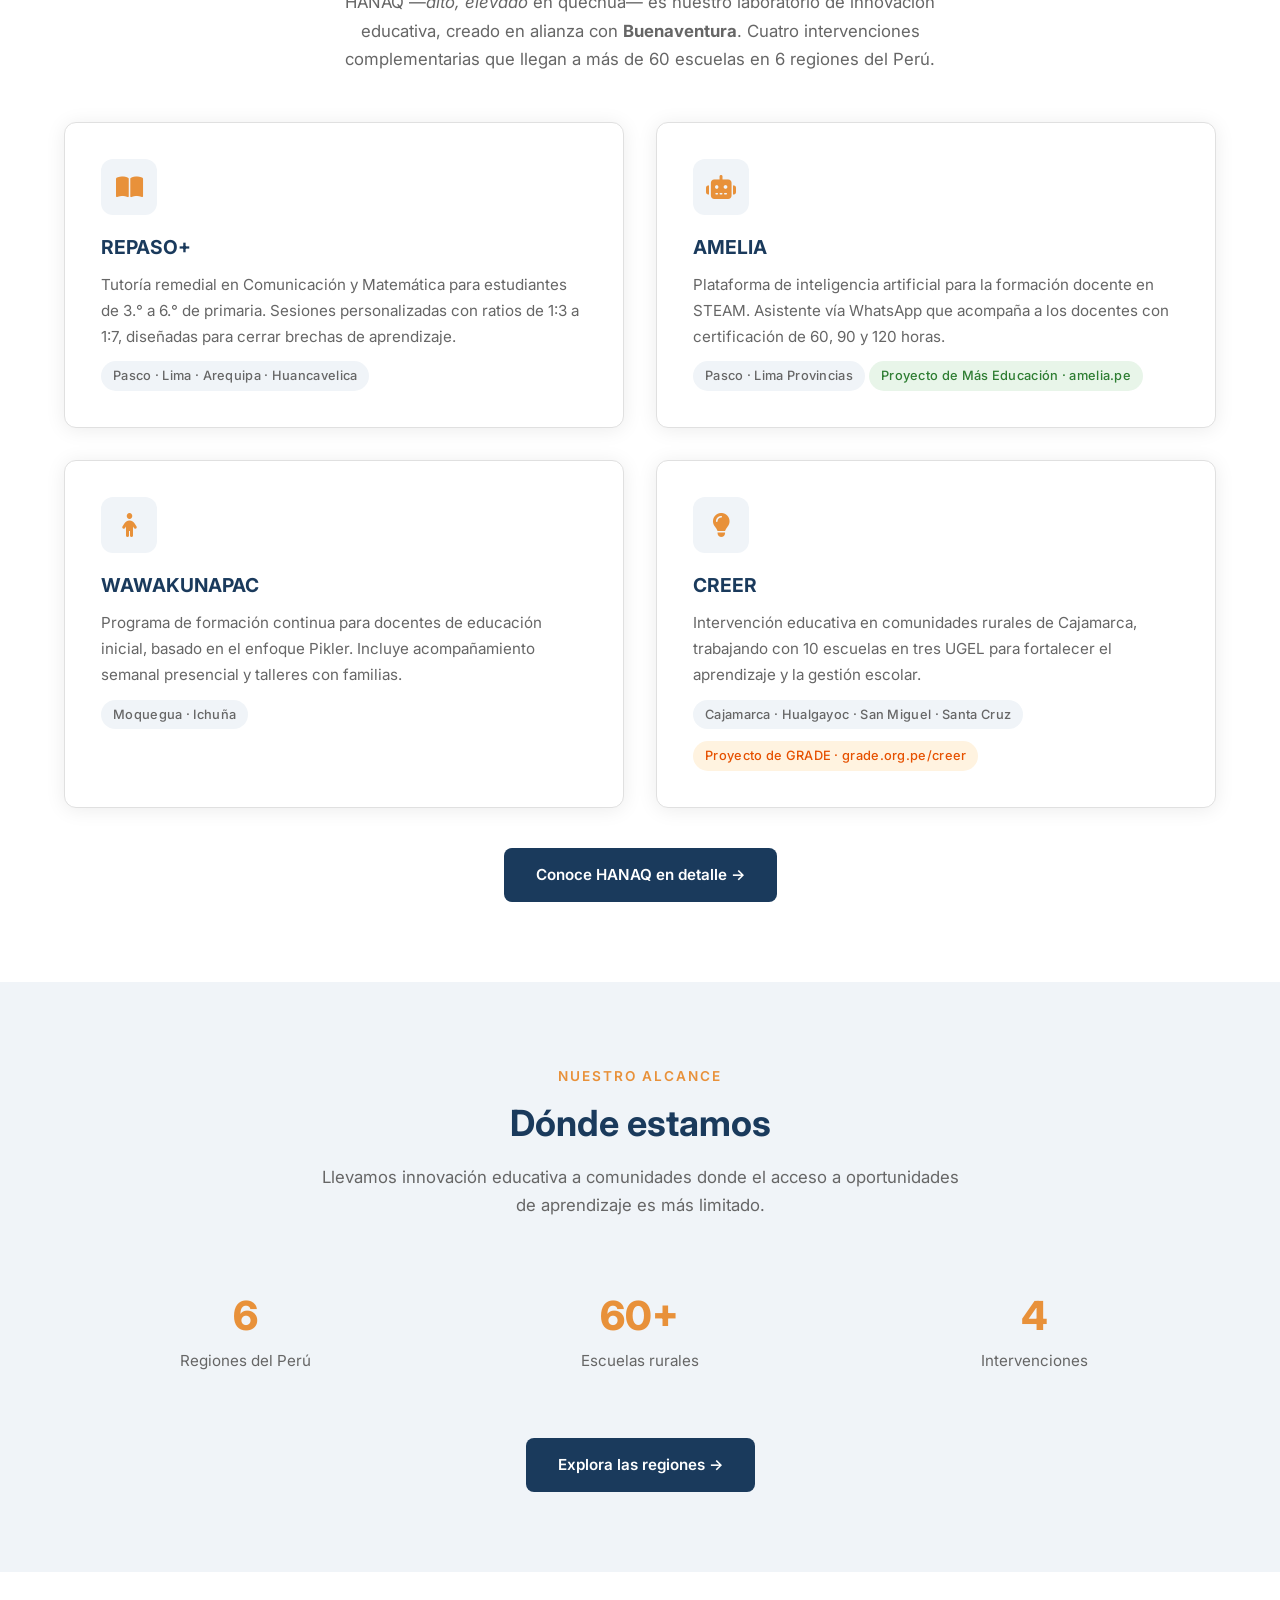
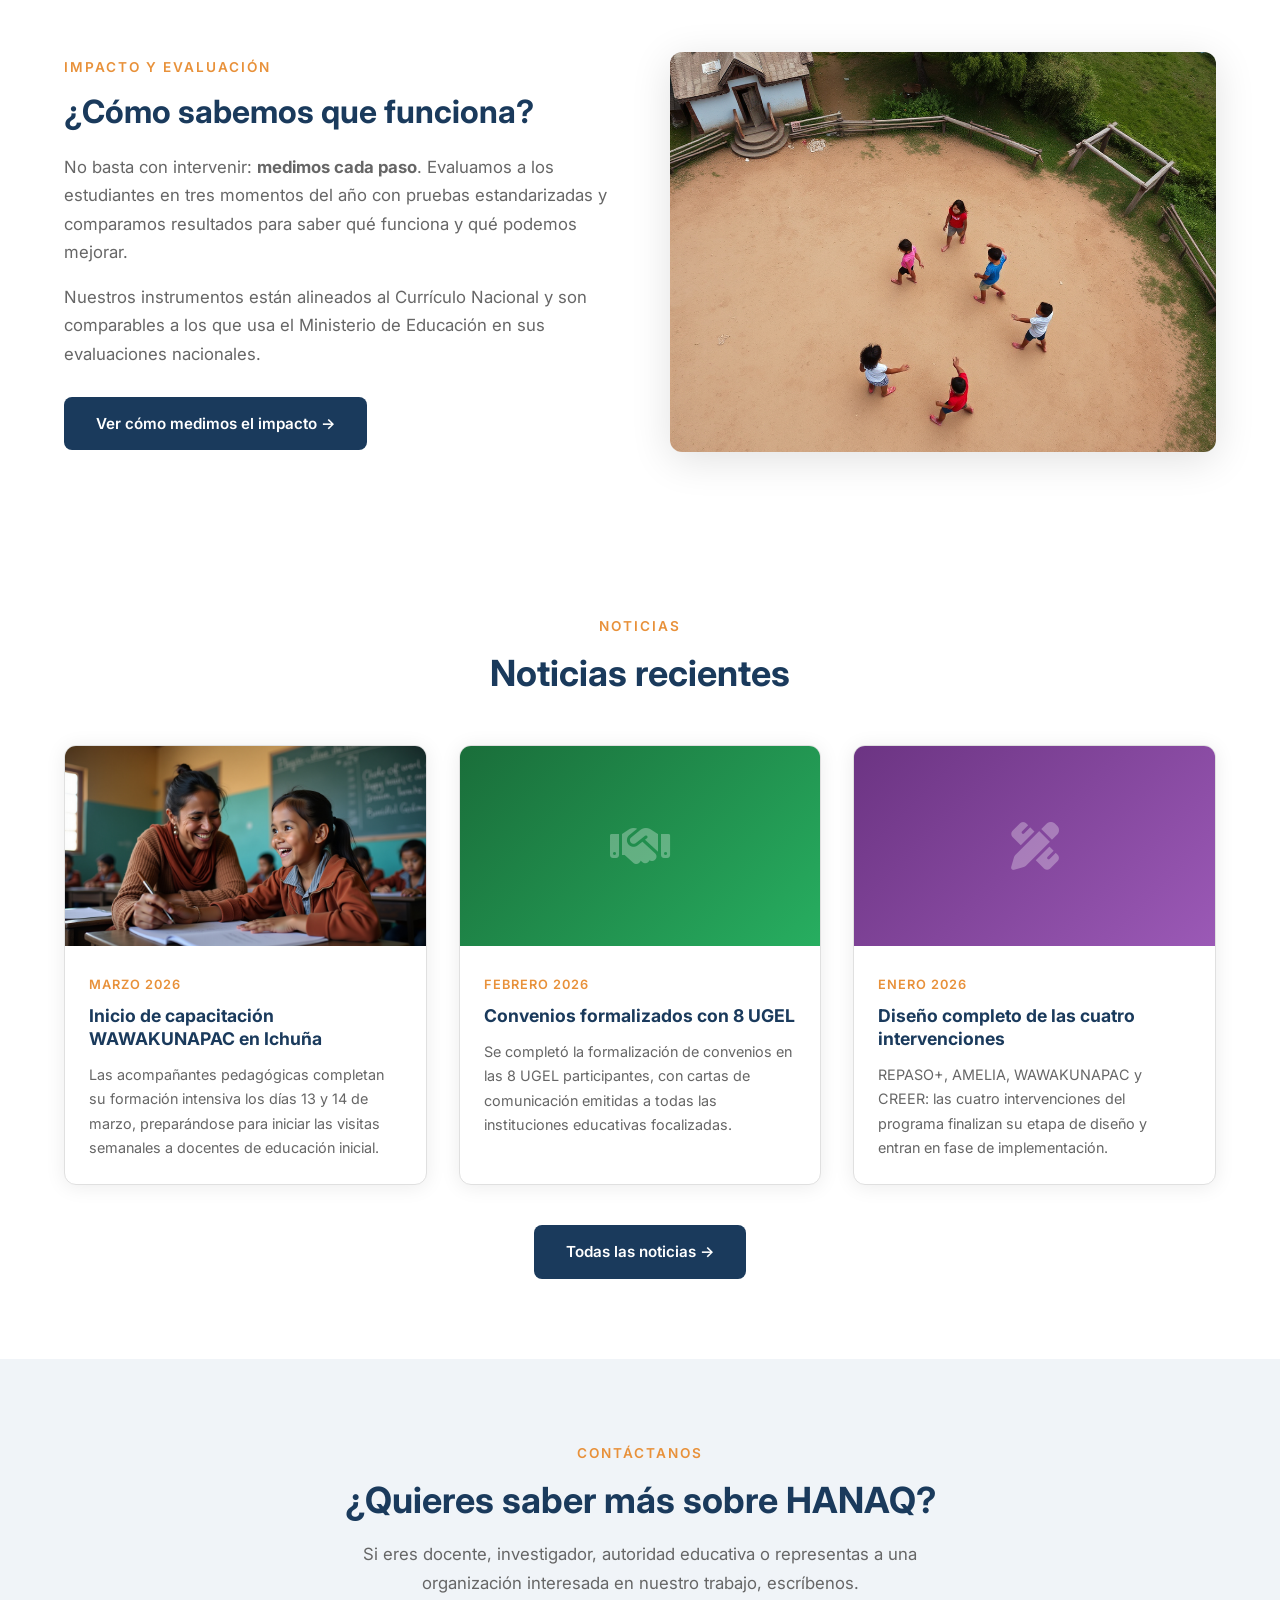
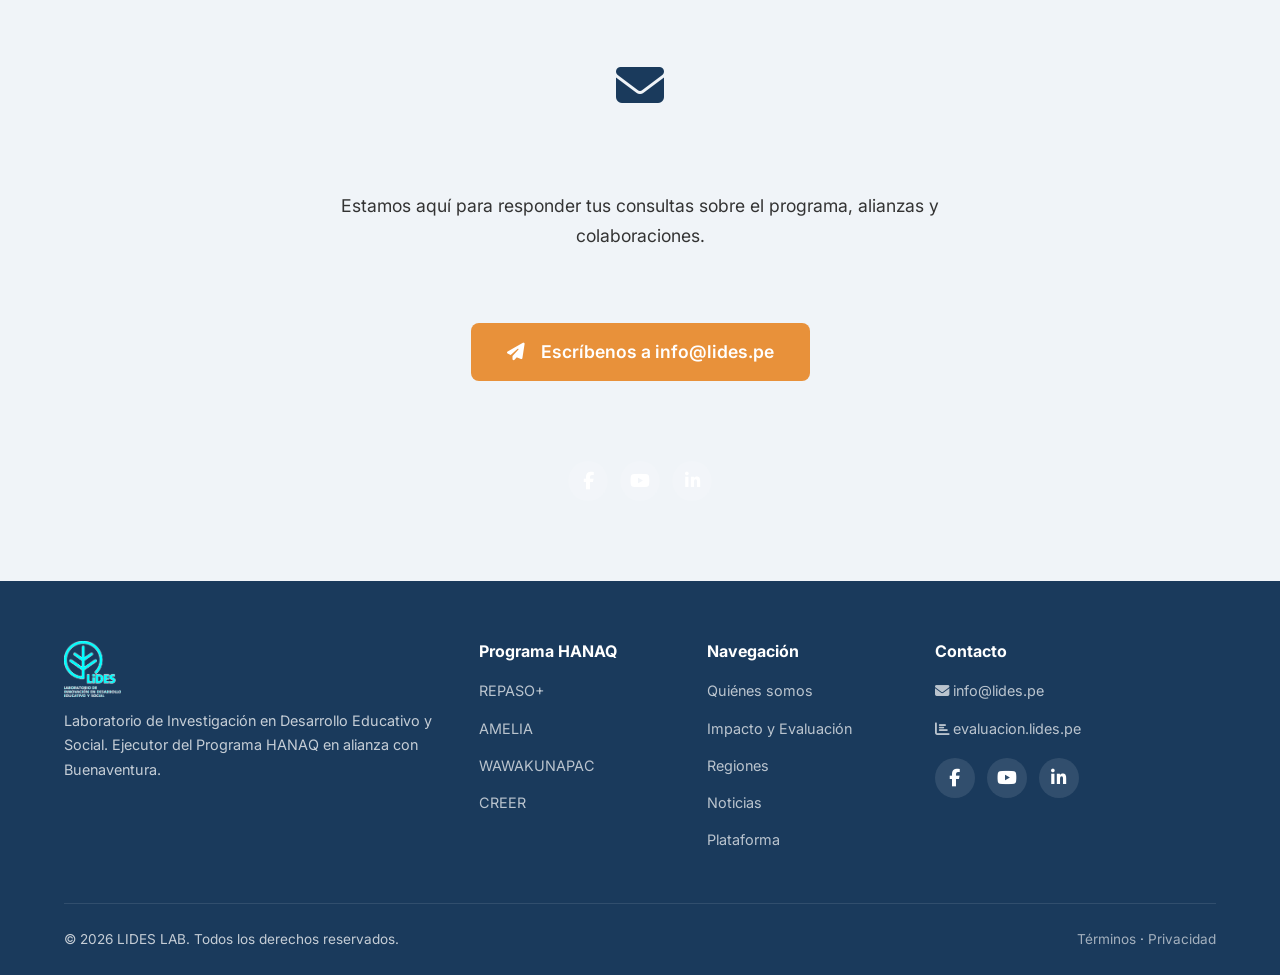
==== commit 99ca36c8: "Actualizar cifras: 6 regiones, 8 UGEL (incluye Moquegua)" ====
--- a/index.html
+++ b/index.html
@@ -108,7 +108,7 @@
         <p class="section-header__text">
           HANAQ —<em>alto, elevado</em> en quechua— es nuestro laboratorio de innovación 
           educativa, creado en alianza con <strong>Buenaventura</strong>. Cuatro intervenciones 
-          complementarias que llegan a más de 60 escuelas en 5 regiones del Perú.
+          complementarias que llegan a más de 60 escuelas en 6 regiones del Perú.
         </p>
       </div>
 
@@ -177,7 +177,7 @@
 
       <div class="stats fade-in" style="margin-top: 32px;">
         <div class="stat">
-          <div class="stat__number">5</div>
+          <div class="stat__number">6</div>
           <div class="stat__label">Regiones del Perú</div>
         </div>
         <div class="stat">
@@ -245,9 +245,9 @@
           <div class="news-card__image" style="background: linear-gradient(135deg, #1a6e3a, #27ae60); display:flex; align-items:center; justify-content:center;"><i class="fas fa-handshake" style="font-size:3rem; color:rgba(255,255,255,0.3);"></i></div>
           <div class="news-card__body">
             <span class="news-card__date">Febrero 2026</span>
-            <h3 class="news-card__title">Convenios formalizados con 7 UGEL</h3>
+            <h3 class="news-card__title">Convenios formalizados con 8 UGEL</h3>
             <p class="news-card__text">
-              Se completó la formalización de convenios en las 7 UGEL participantes, 
+              Se completó la formalización de convenios en las 8 UGEL participantes, 
               con cartas de comunicación emitidas a todas las instituciones educativas focalizadas.
             </p>
           </div>
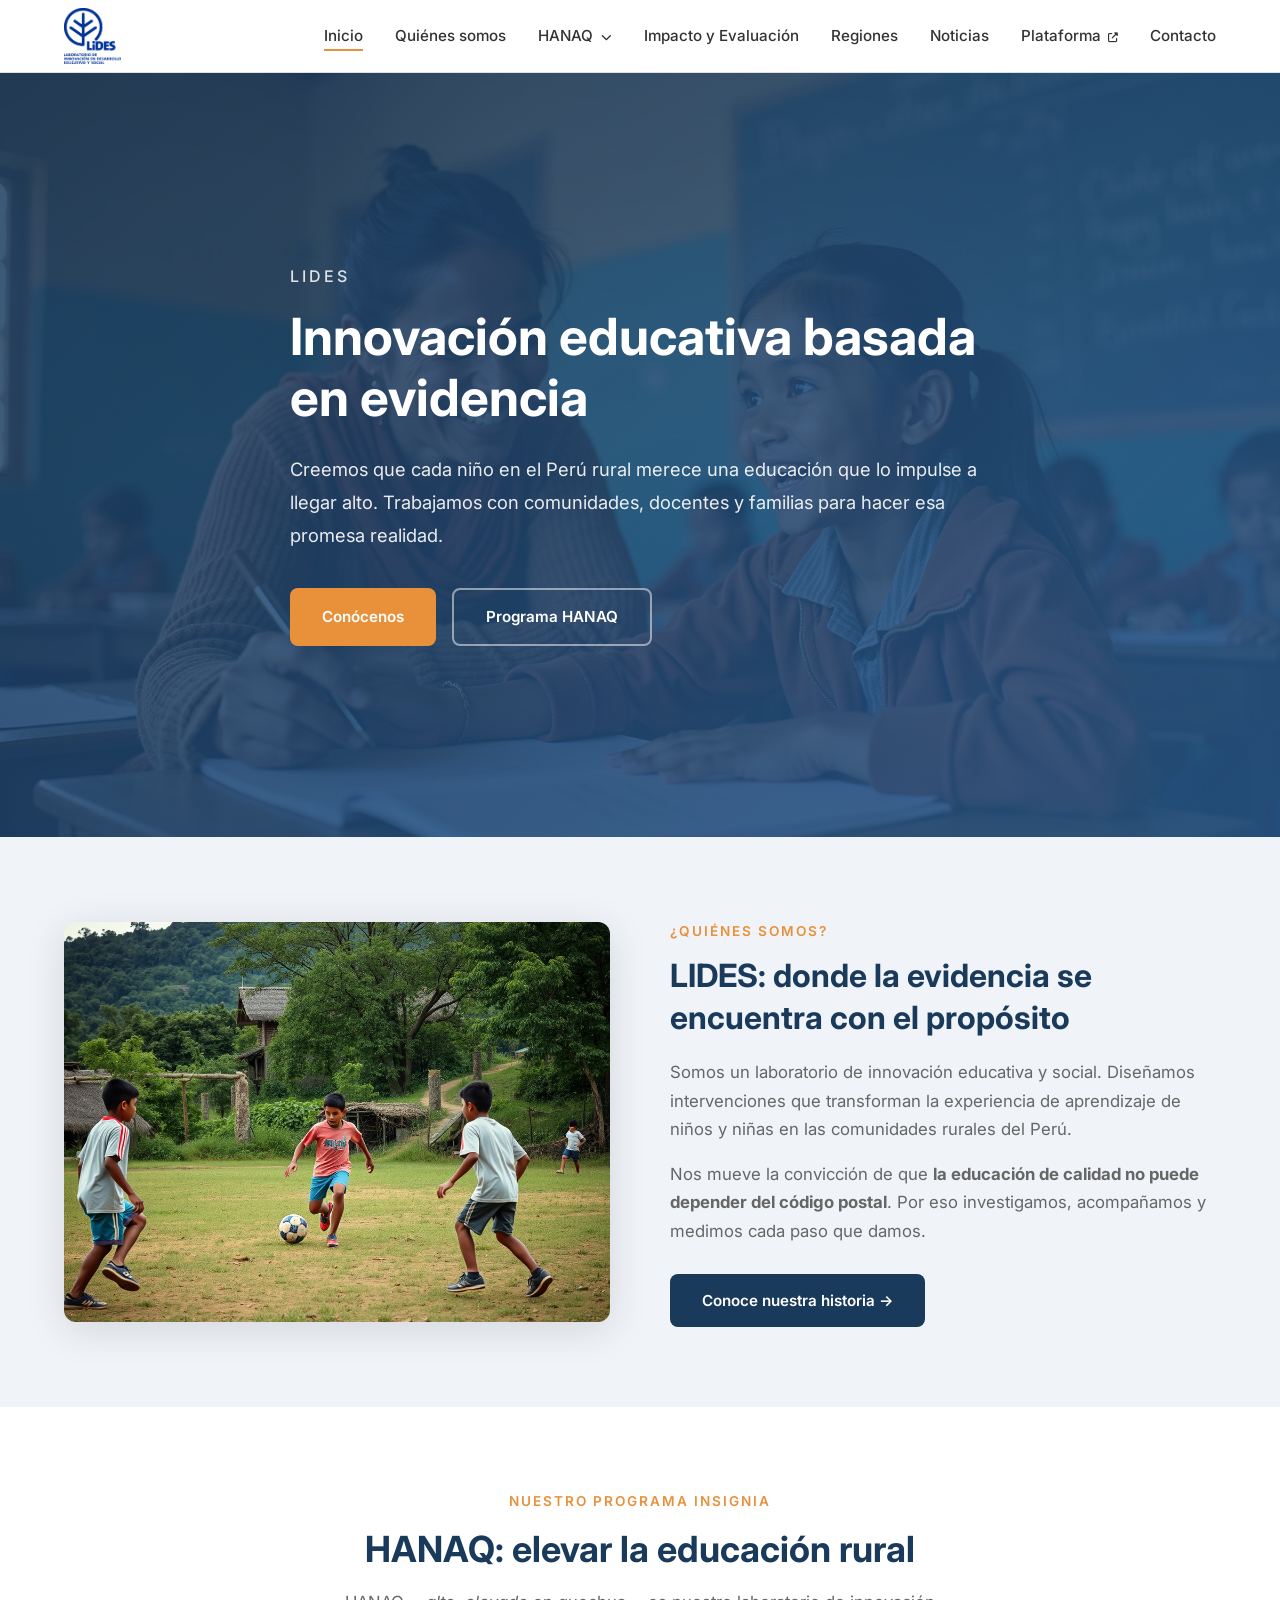
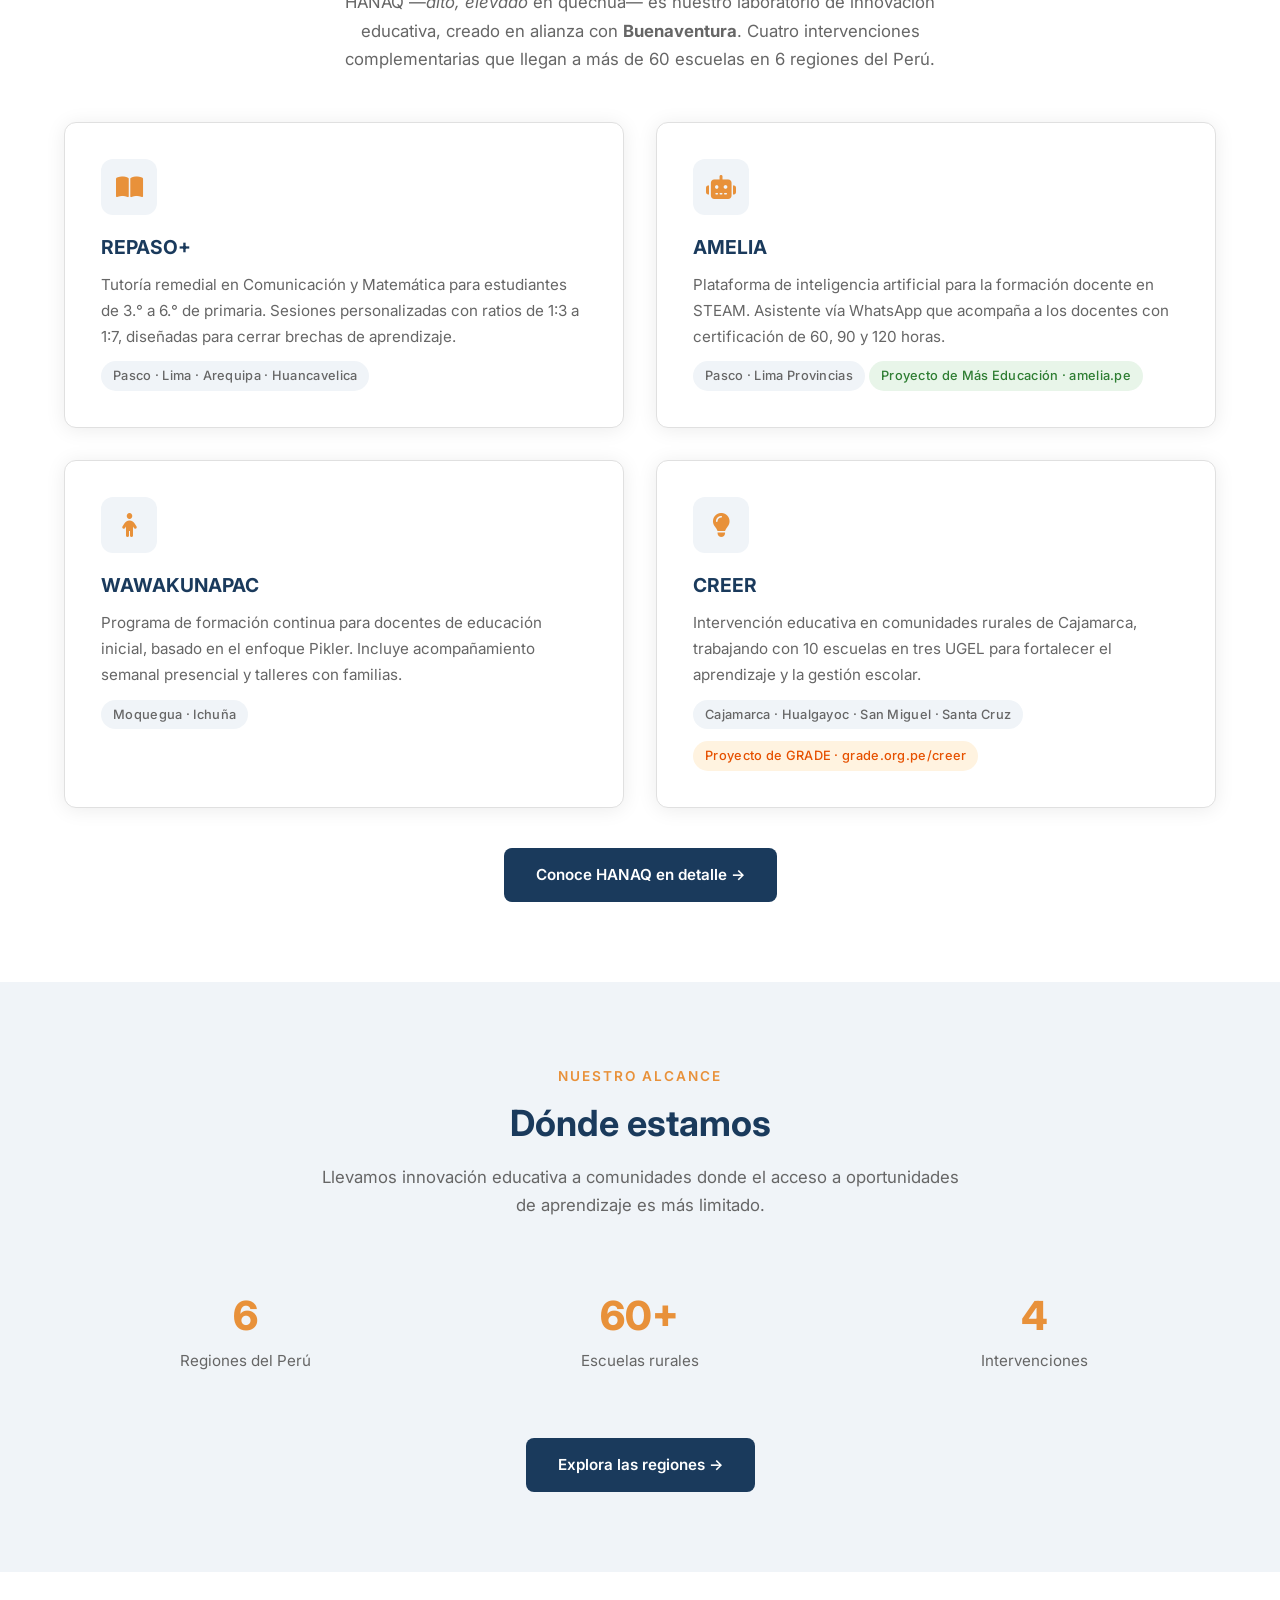
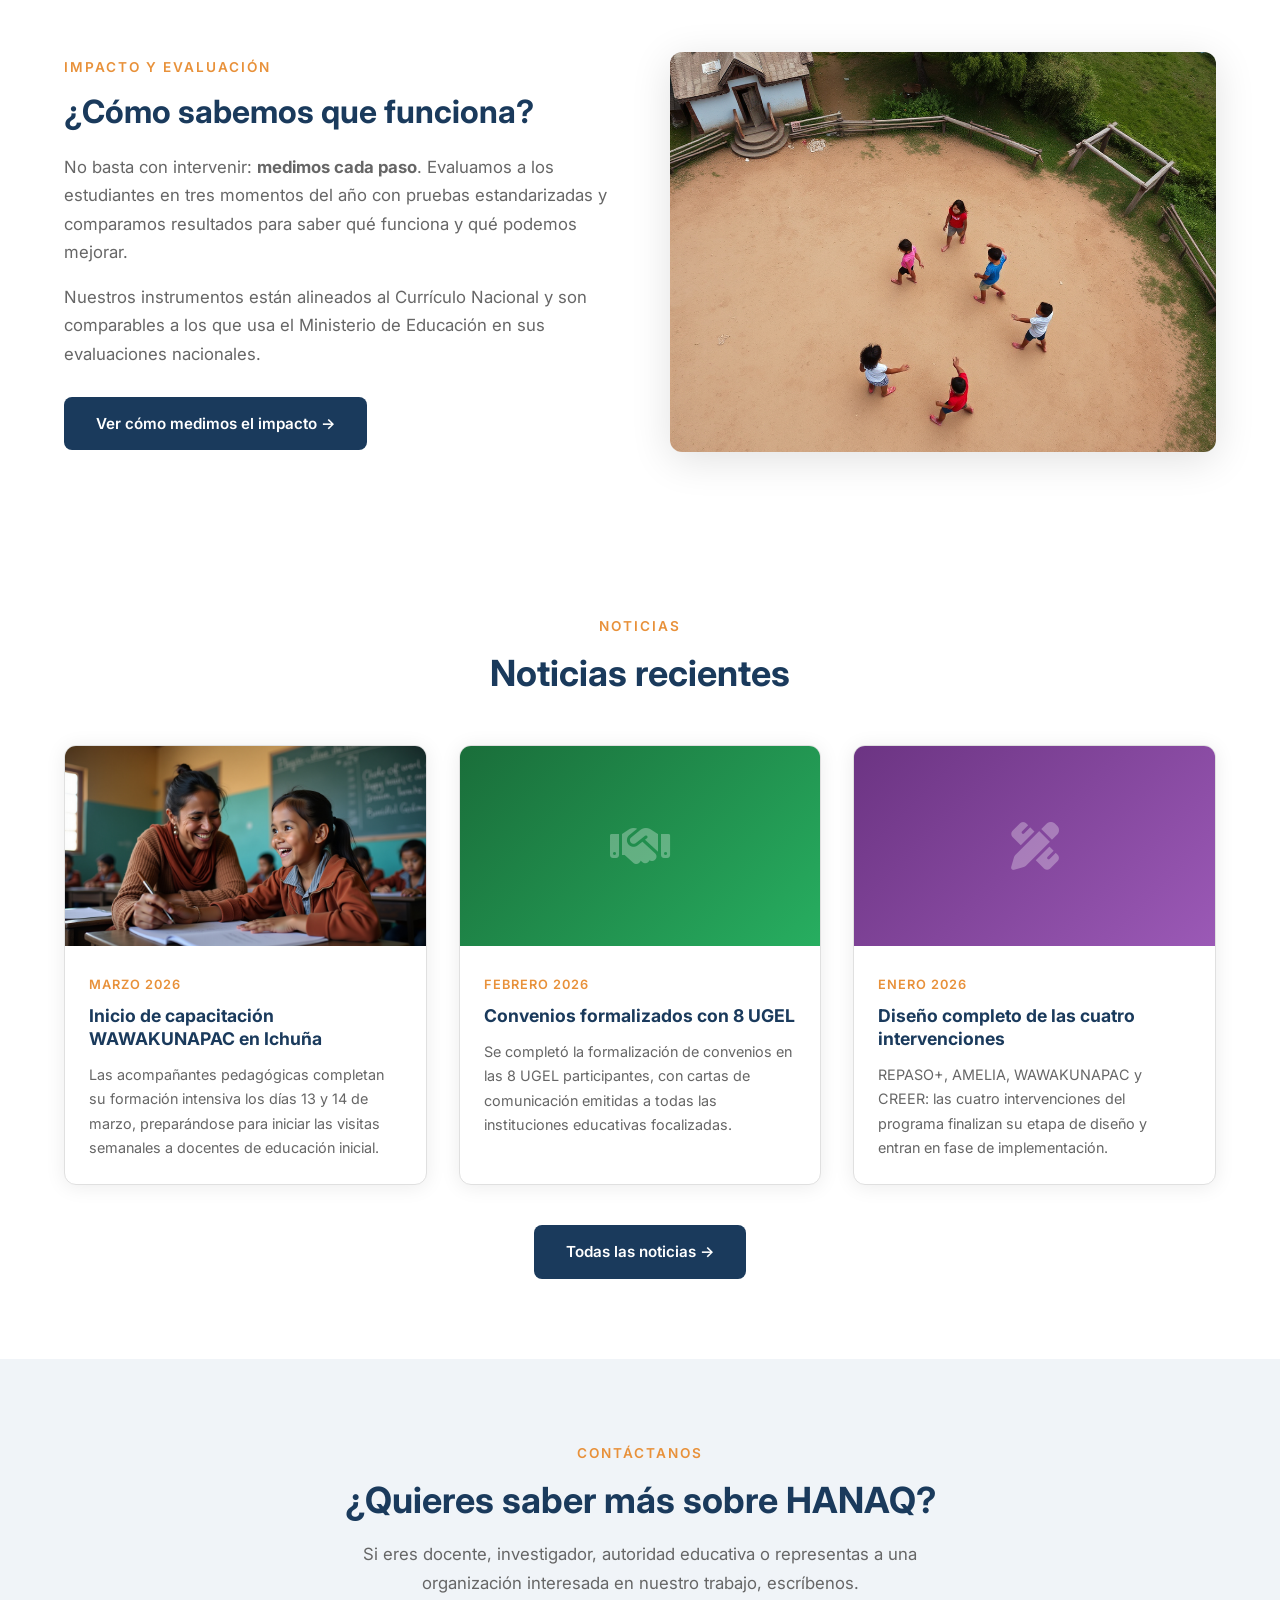
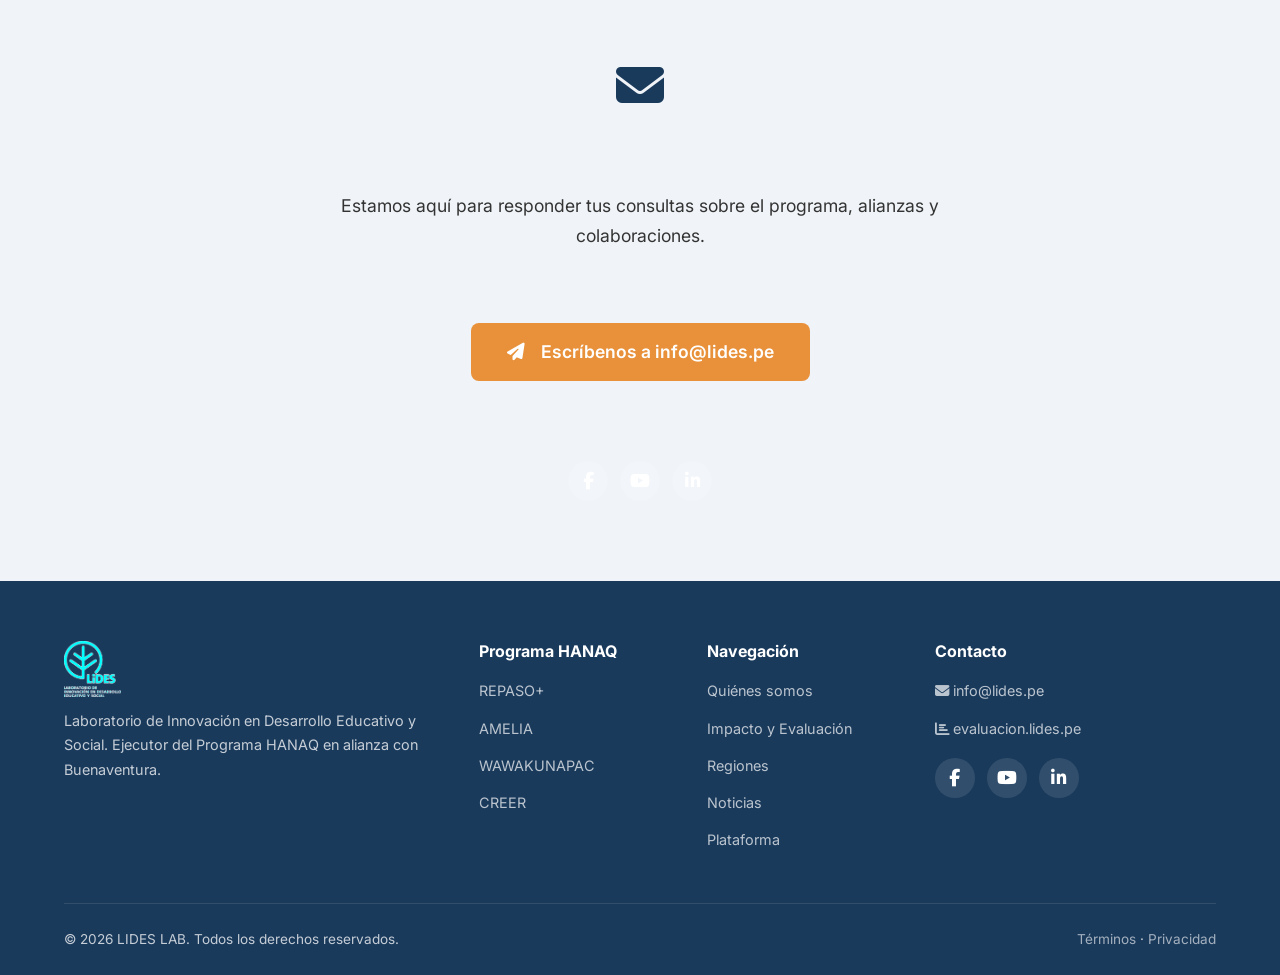
==== commit 86890ecd: "fix: cambiar nombre LIDES de Investigación a Innovación" ====
--- a/index.html
+++ b/index.html
@@ -5,8 +5,8 @@
   <meta name="viewport" content="width=device-width, initial-scale=1.0">
   <meta http-equiv="X-Content-Type-Options" content="nosniff">
   <meta name="referrer" content="strict-origin-when-cross-origin">
-  <title>LIDES - Laboratorio de Investigación en Desarrollo Educativo y Social</title>
-  <meta name="description" content="LIDES — Laboratorio de Investigación en Desarrollo Educativo y Social. Innovación educativa basada en evidencia para las comunidades rurales del Perú.">
+  <title>LIDES - Laboratorio de Innovación en Desarrollo Educativo y Social</title>
+  <meta name="description" content="LIDES — Laboratorio de Innovación en Desarrollo Educativo y Social. Innovación educativa basada en evidencia para las comunidades rurales del Perú.">
   
   <link rel="preconnect" href="https://fonts.googleapis.com">
   <link rel="preconnect" href="https://fonts.gstatic.com" crossorigin>
@@ -313,7 +313,7 @@
           <a href="index.html" class="nav__logo" style="color: white;">
             <img src="img/logo_edited.png" alt="LIDES" style="filter: brightness(10);">
           </a>
-          <p>Laboratorio de Investigación en Desarrollo Educativo y Social. Ejecutor del Programa HANAQ en alianza con Buenaventura.</p>
+          <p>Laboratorio de Innovación en Desarrollo Educativo y Social. Ejecutor del Programa HANAQ en alianza con Buenaventura.</p>
         </div>
 
         <div>
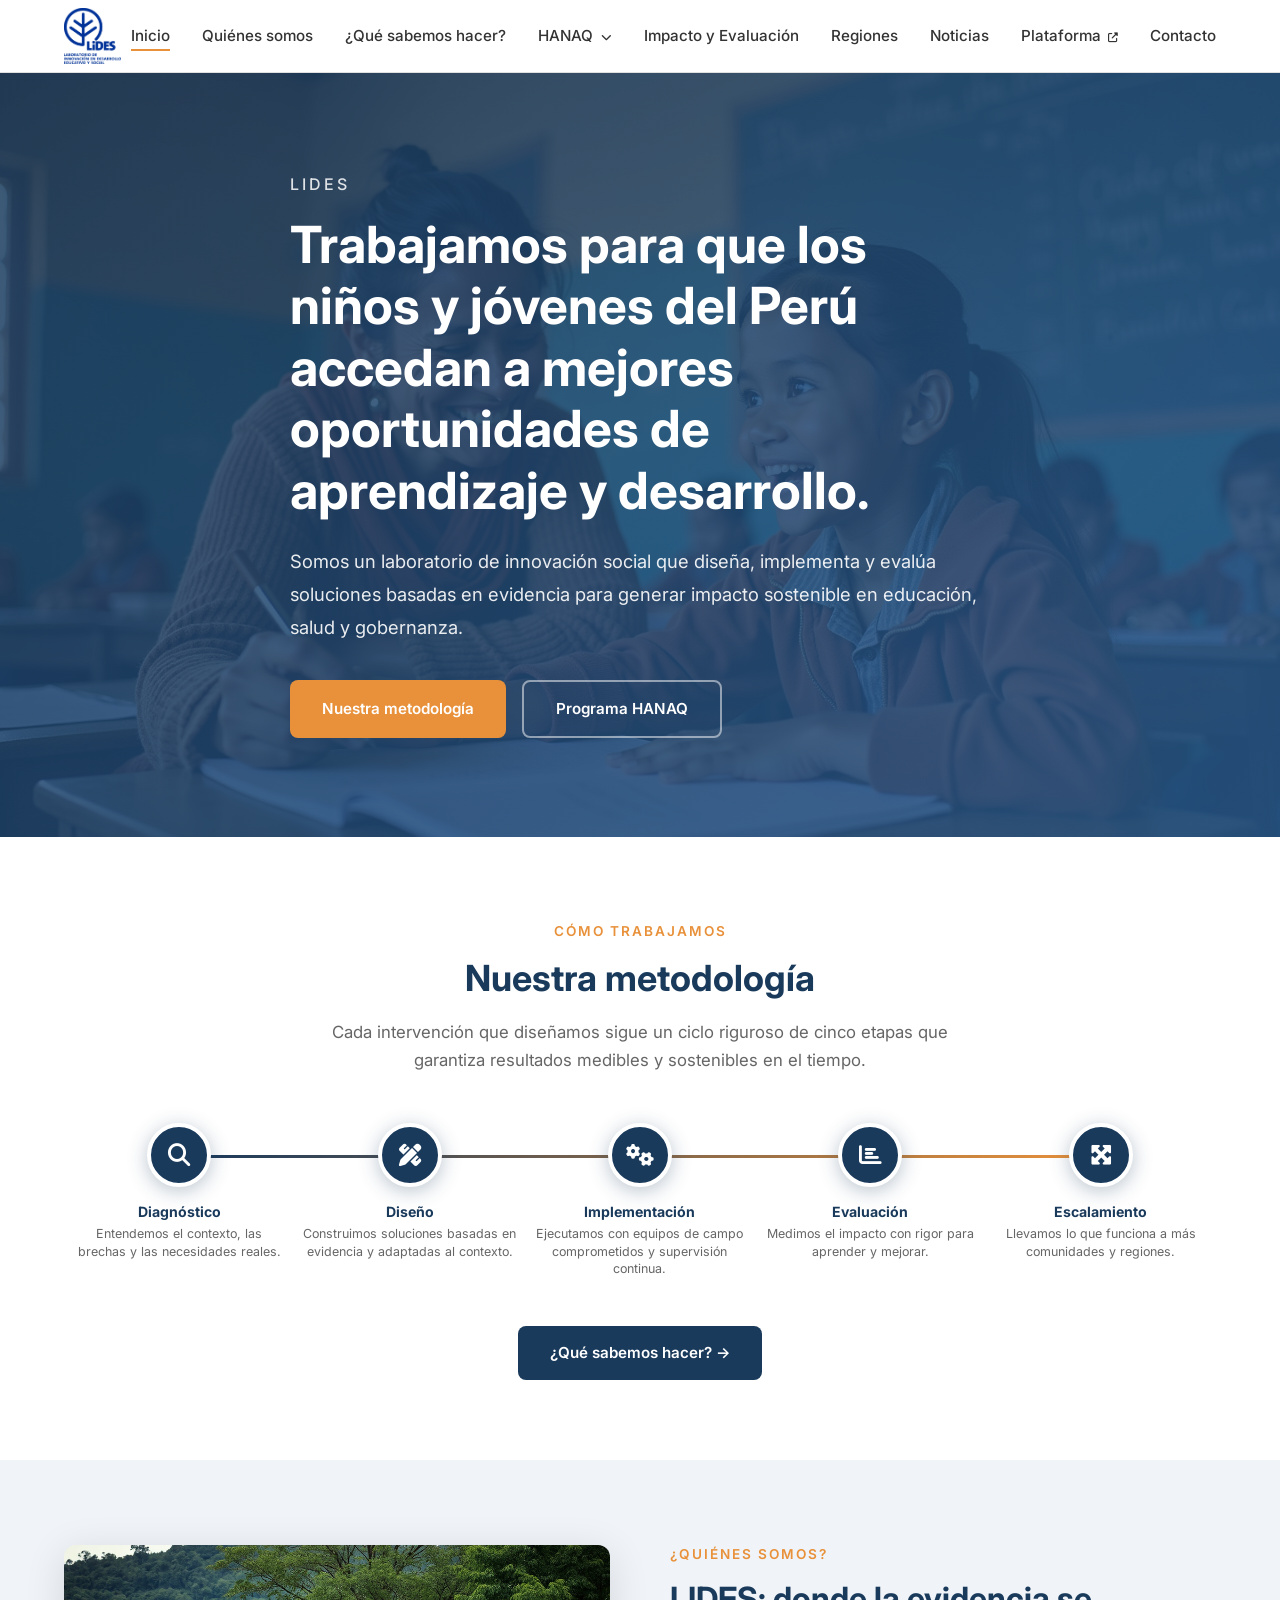
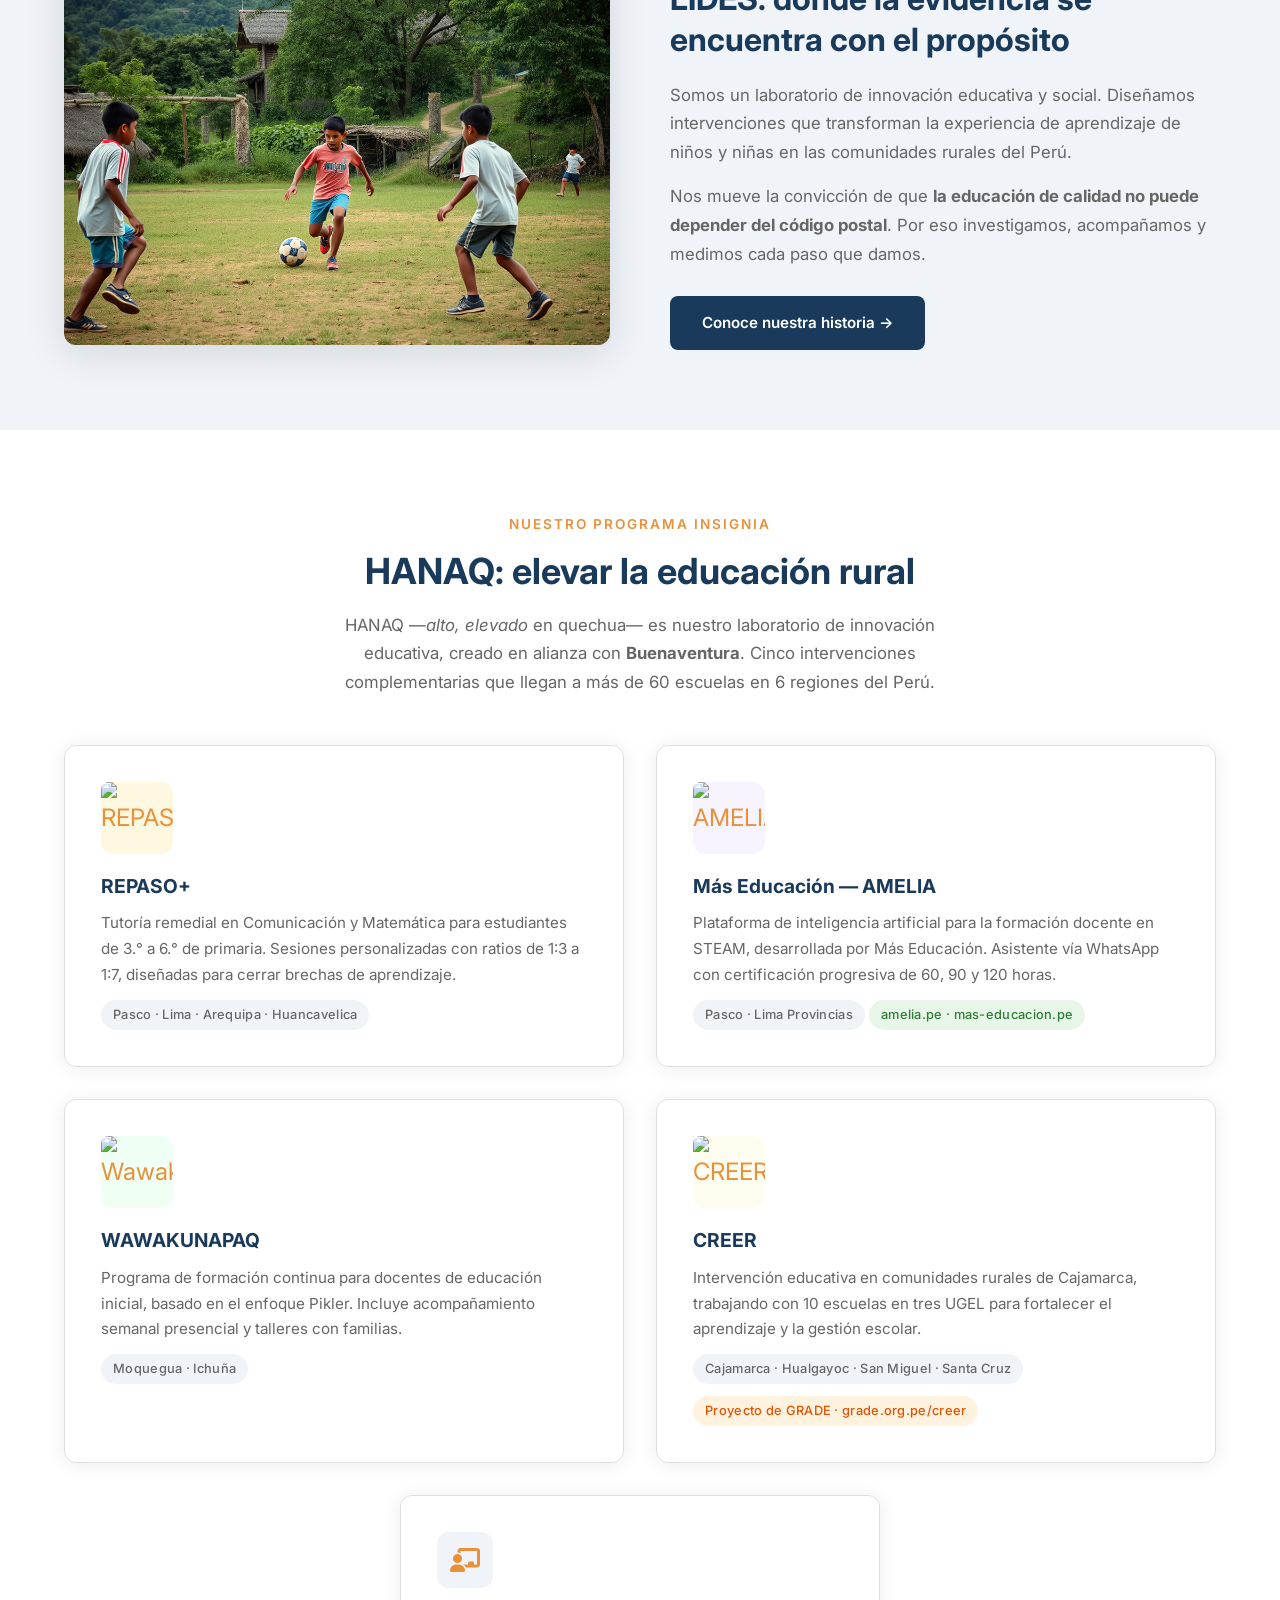
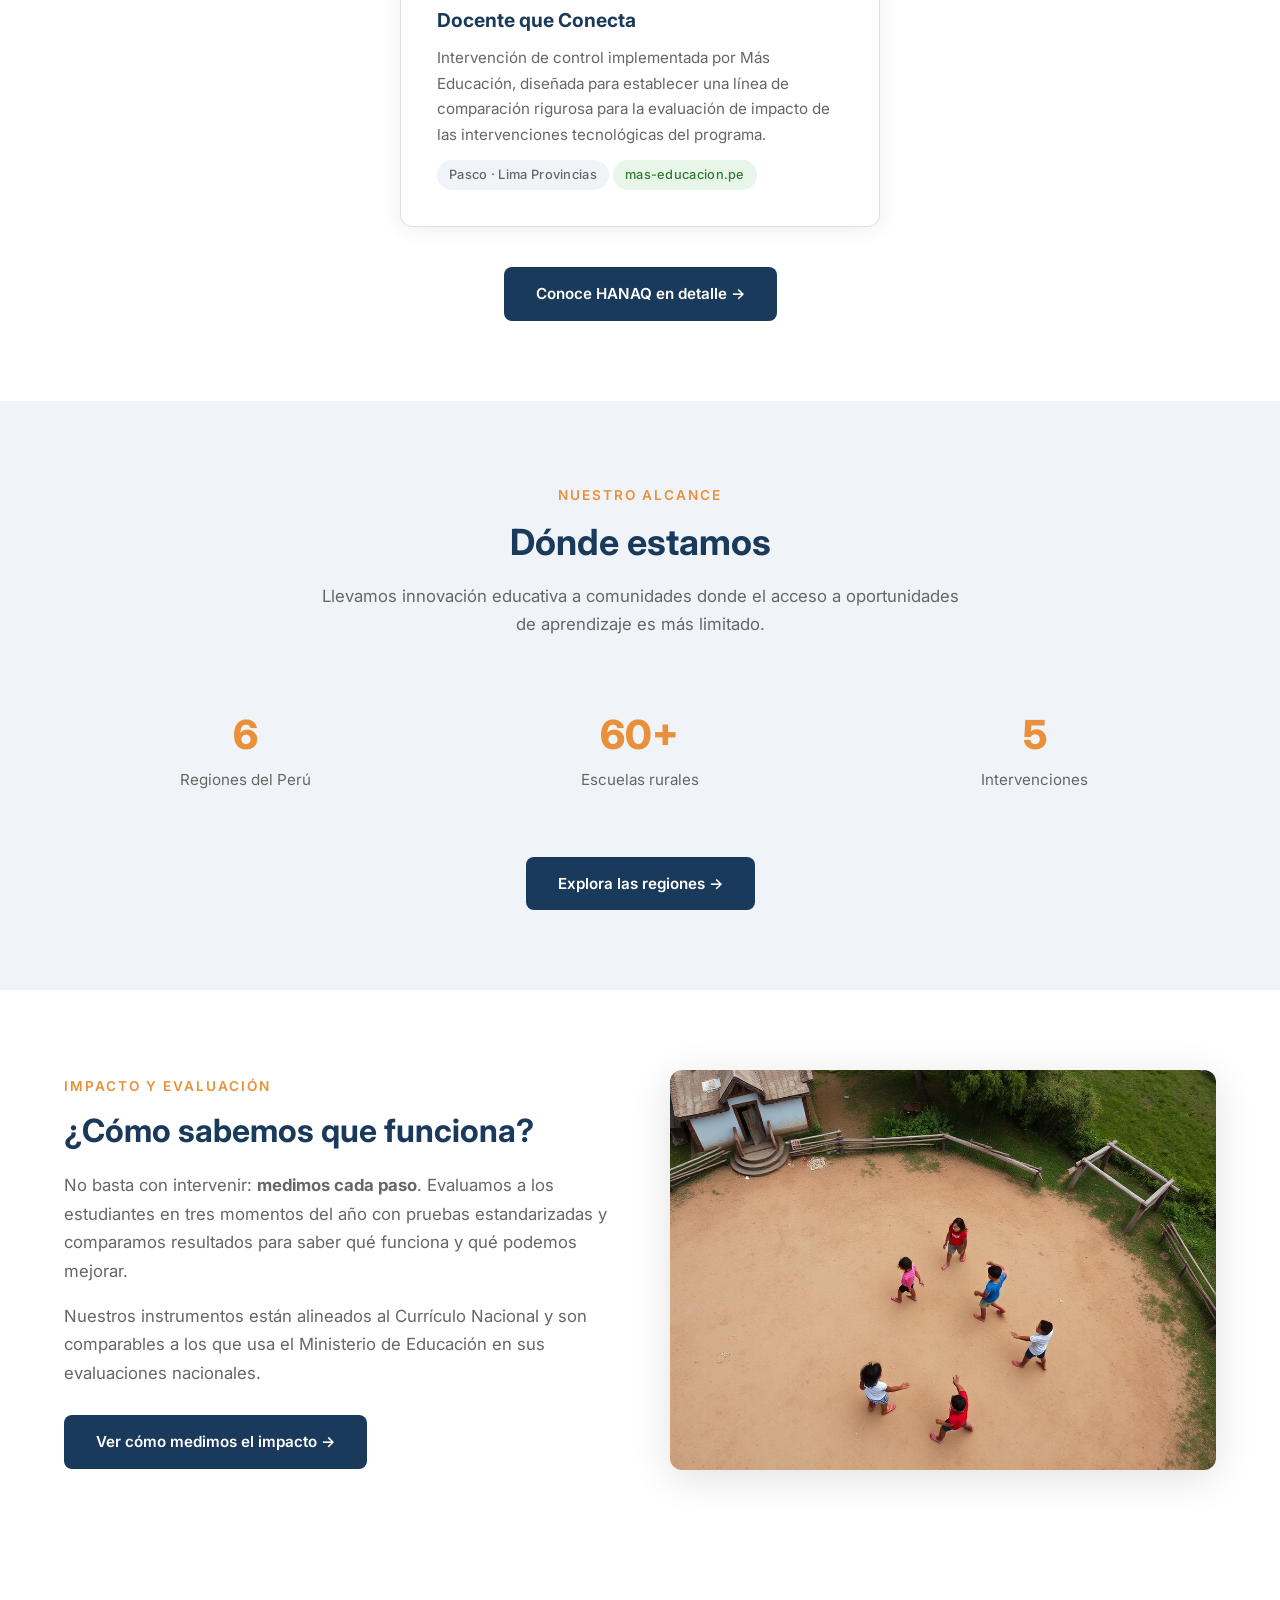
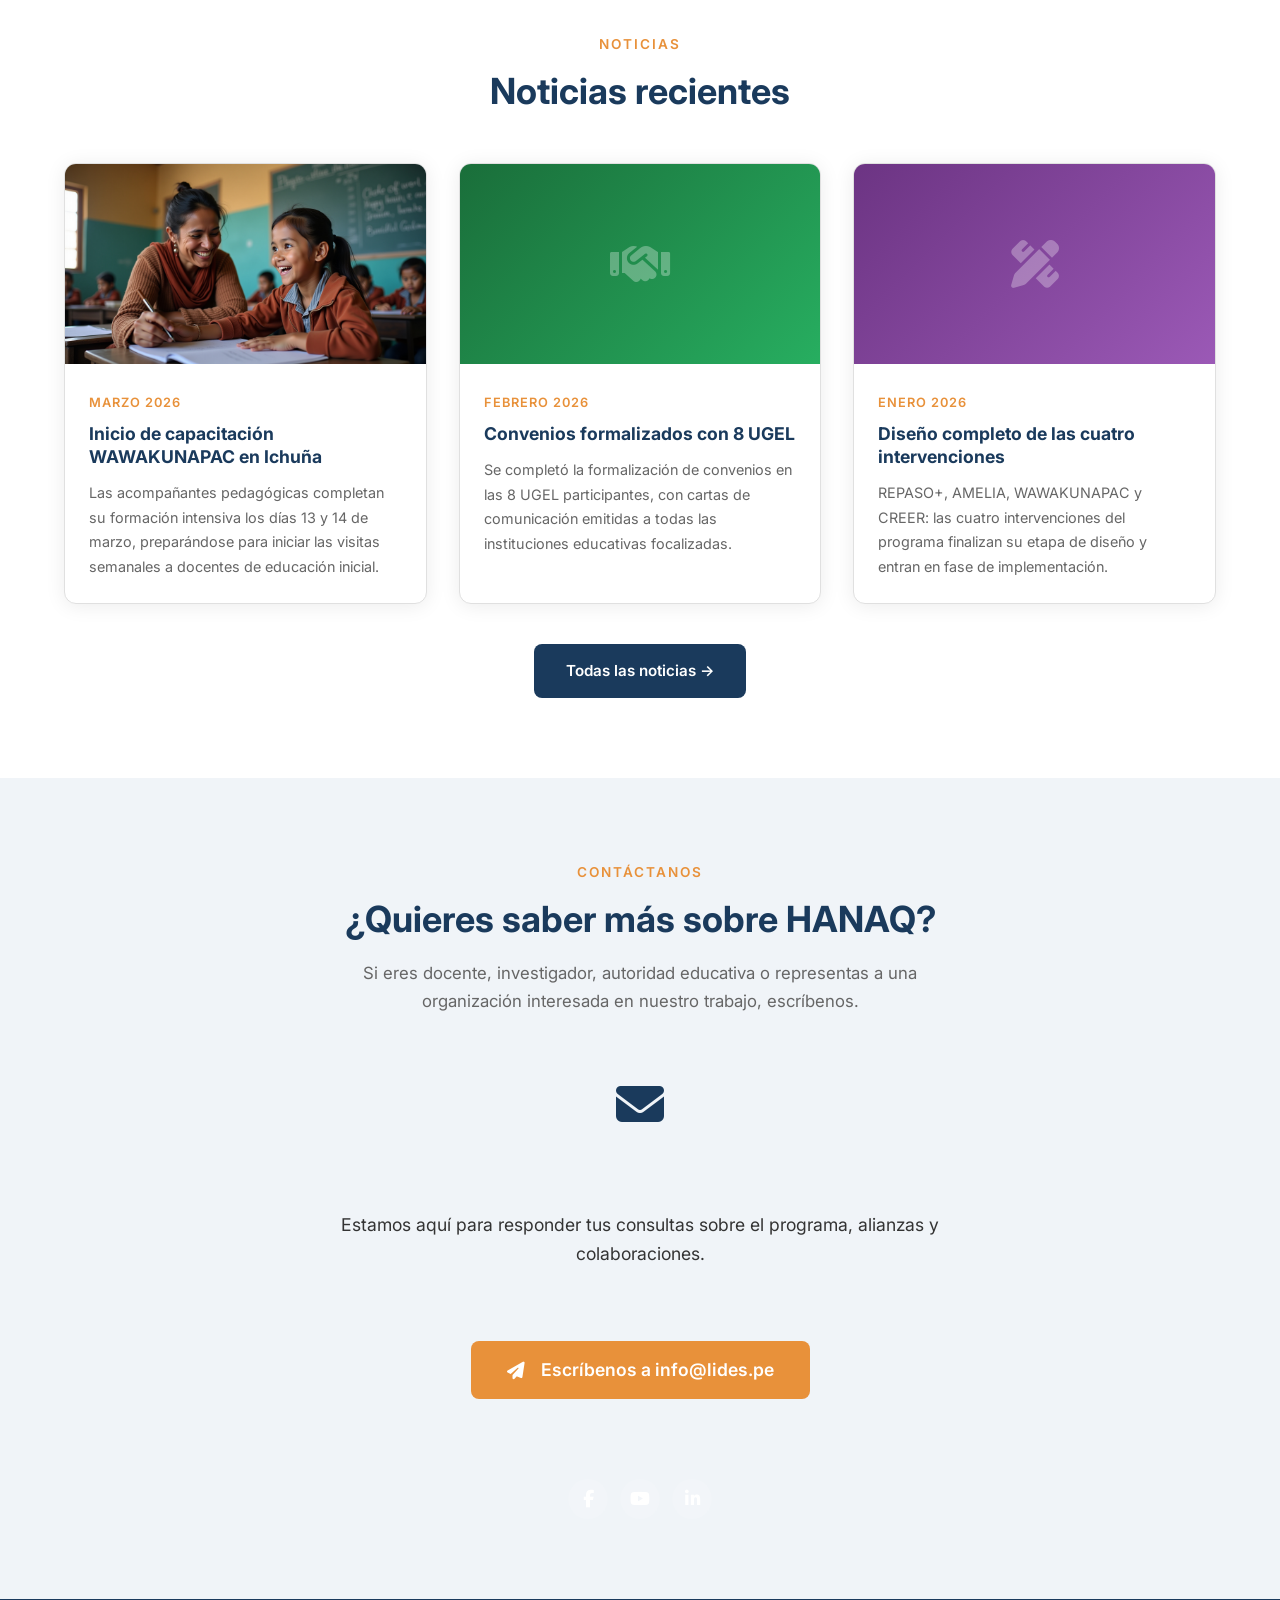
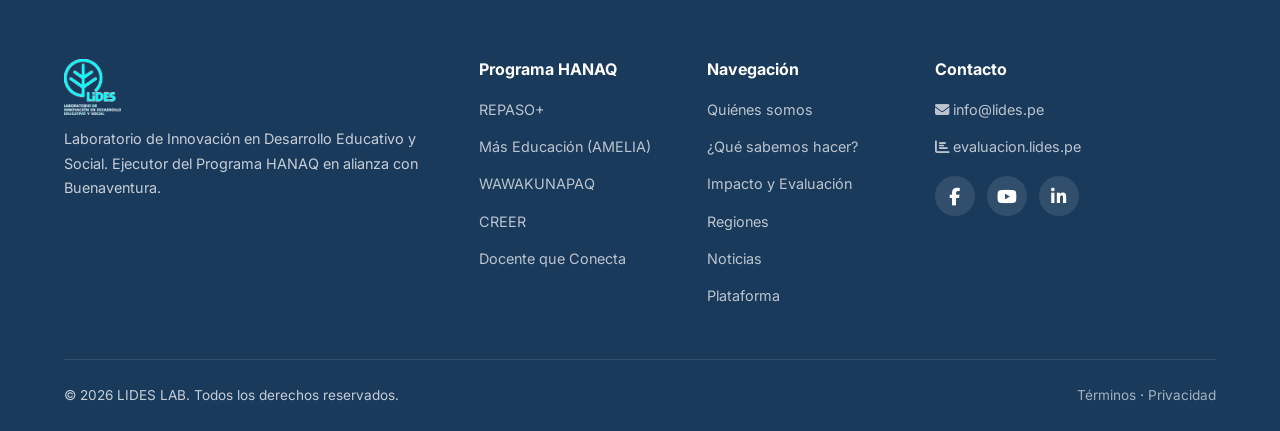
==== commit 282560b1: "feat: nueva estructura web - metodologia, servicios, aliados, 5 intervenciones HANAQ, logos y fotos " ====
--- a/index.html
+++ b/index.html
@@ -27,13 +27,15 @@
       <ul class="nav__links" id="navLinks">
         <li><a href="index.html" class="active">Inicio</a></li>
         <li><a href="sobre.html">Quiénes somos</a></li>
+        <li><a href="servicios.html">¿Qué sabemos hacer?</a></li>
         <li class="nav__dropdown">
           <a href="programa.html">HANAQ <i class="fas fa-chevron-down" style="font-size: 0.7em; margin-left: 4px;"></i></a>
           <ul class="nav__dropdown-menu">
             <li><a href="programa.html#repaso">REPASO+</a></li>
-            <li><a href="programa.html#amelia">AMELIA</a></li>
-            <li><a href="programa.html#wawakunapac">WAWAKUNAPAC</a></li>
+            <li><a href="programa.html#mas-educacion">Más Educación (AMELIA)</a></li>
+            <li><a href="programa.html#wawakunapaq">WAWAKUNAPAQ</a></li>
             <li><a href="programa.html#creer">CREER</a></li>
+            <li><a href="programa.html#docente-conecta">Docente que Conecta</a></li>
           </ul>
         </li>
         <li><a href="evaluacion.html">Impacto y Evaluación</a></li>
@@ -59,16 +61,72 @@
     <div class="container">
       <div class="hero__content fade-in">
         <p class="hero__subtitle">LIDES</p>
-        <h1 class="hero__title">Innovación educativa basada en evidencia</h1>
+        <h1 class="hero__title">Trabajamos para que los niños y jóvenes del Perú accedan a mejores oportunidades de aprendizaje y desarrollo.</h1>
         <p class="hero__description">
-          Creemos que cada niño en el Perú rural merece una educación que lo impulse 
-          a llegar alto. Trabajamos con comunidades, docentes y familias para hacer 
-          esa promesa realidad.
+          Somos un laboratorio de innovación social que diseña, implementa y evalúa 
+          soluciones basadas en evidencia para generar impacto sostenible en 
+          educación, salud y gobernanza.
         </p>
         <div class="hero__actions">
-          <a href="sobre.html" class="btn btn--primary">Conócenos</a>
+          <a href="#metodologia" class="btn btn--primary">Nuestra metodología</a>
           <a href="programa.html" class="btn btn--outline">Programa HANAQ</a>
         </div>
+      </div>
+    </div>
+  </section>
+
+  <!-- ===== METODOLOGÍA ===== -->
+  <section class="section" id="metodologia">
+    <div class="container">
+      <div class="section-header fade-in">
+        <span class="section-header__label">Cómo trabajamos</span>
+        <h2 class="section-header__title">Nuestra metodología</h2>
+        <p class="section-header__text">
+          Cada intervención que diseñamos sigue un ciclo riguroso de cinco etapas 
+          que garantiza resultados medibles y sostenibles en el tiempo.
+        </p>
+      </div>
+
+      <div class="methodology-flow fade-in">
+        <div class="methodology-step">
+          <div class="methodology-step__bubble"><i class="fas fa-search"></i></div>
+          <div>
+            <div class="methodology-step__label">Diagnóstico</div>
+            <div class="methodology-step__desc">Entendemos el contexto, las brechas y las necesidades reales.</div>
+          </div>
+        </div>
+        <div class="methodology-step">
+          <div class="methodology-step__bubble"><i class="fas fa-pencil-ruler"></i></div>
+          <div>
+            <div class="methodology-step__label">Diseño</div>
+            <div class="methodology-step__desc">Construimos soluciones basadas en evidencia y adaptadas al contexto.</div>
+          </div>
+        </div>
+        <div class="methodology-step">
+          <div class="methodology-step__bubble"><i class="fas fa-cogs"></i></div>
+          <div>
+            <div class="methodology-step__label">Implementación</div>
+            <div class="methodology-step__desc">Ejecutamos con equipos de campo comprometidos y supervisión continua.</div>
+          </div>
+        </div>
+        <div class="methodology-step">
+          <div class="methodology-step__bubble"><i class="fas fa-chart-bar"></i></div>
+          <div>
+            <div class="methodology-step__label">Evaluación</div>
+            <div class="methodology-step__desc">Medimos el impacto con rigor para aprender y mejorar.</div>
+          </div>
+        </div>
+        <div class="methodology-step">
+          <div class="methodology-step__bubble"><i class="fas fa-expand-arrows-alt"></i></div>
+          <div>
+            <div class="methodology-step__label">Escalamiento</div>
+            <div class="methodology-step__desc">Llevamos lo que funciona a más comunidades y regiones.</div>
+          </div>
+        </div>
+      </div>
+
+      <div style="text-align: center; margin-top: 48px;">
+        <a href="servicios.html" class="btn btn--dark">¿Qué sabemos hacer? →</a>
       </div>
     </div>
   </section>
@@ -107,14 +165,16 @@
         <h2 class="section-header__title">HANAQ: elevar la educación rural</h2>
         <p class="section-header__text">
           HANAQ —<em>alto, elevado</em> en quechua— es nuestro laboratorio de innovación 
-          educativa, creado en alianza con <strong>Buenaventura</strong>. Cuatro intervenciones 
+          educativa, creado en alianza con <strong>Buenaventura</strong>. Cinco intervenciones 
           complementarias que llegan a más de 60 escuelas en 6 regiones del Perú.
         </p>
       </div>
 
       <div class="cards-grid fade-in" style="--cols: 2;">
         <a href="programa.html#repaso" class="card card--link">
-          <div class="card__icon"><i class="fas fa-book-open"></i></div>
+          <div class="card__icon" style="background: #fff8e1; width: 72px; height: 72px;">
+            <img src="img/logosfotos/WhatsApp%20Image%202026-05-06%20at%2021.48.35.jpeg" alt="REPASO+" style="width: 100%; height: 100%; object-fit: contain; border-radius: 8px;">
+          </div>
           <h3 class="card__title">REPASO+</h3>
           <p class="card__text">
             Tutoría remedial en Comunicación y Matemática para estudiantes de 3.° a 6.° de primaria. 
@@ -123,21 +183,25 @@
           <span class="card__tag">Pasco · Lima · Arequipa · Huancavelica</span>
         </a>
 
-        <a href="programa.html#amelia" class="card card--link">
-          <div class="card__icon"><i class="fas fa-robot"></i></div>
-          <h3 class="card__title">AMELIA</h3>
+        <a href="programa.html#mas-educacion" class="card card--link">
+          <div class="card__icon" style="background: #f8f4ff; width: 72px; height: 72px;">
+            <img src="img/logosfotos/logoameliablanco.png" alt="AMELIA" style="width: 100%; height: 100%; object-fit: contain; border-radius: 8px;">
+          </div>
+          <h3 class="card__title">Más Educación — AMELIA</h3>
           <p class="card__text">
-            Plataforma de inteligencia artificial para la formación docente en STEAM. 
-            Asistente vía WhatsApp que acompaña a los docentes con certificación 
-            de 60, 90 y 120 horas.
+            Plataforma de inteligencia artificial para la formación docente en STEAM, 
+            desarrollada por Más Educación. Asistente vía WhatsApp con certificación 
+            progresiva de 60, 90 y 120 horas.
           </p>
           <span class="card__tag">Pasco · Lima Provincias</span>
-          <span class="card__tag" style="background: #e8f5e9; color: #2e7d32;">Proyecto de Más Educación · amelia.pe</span>
-        </a>
-
-        <a href="programa.html#wawakunapac" class="card card--link">
-          <div class="card__icon"><i class="fas fa-child"></i></div>
-          <h3 class="card__title">WAWAKUNAPAC</h3>
+          <span class="card__tag" style="background: #e8f5e9; color: #2e7d32;">amelia.pe · mas-educacion.pe</span>
+        </a>
+
+        <a href="programa.html#wawakunapaq" class="card card--link">
+          <div class="card__icon" style="background: #f0fff4; width: 72px; height: 72px;">
+            <img src="img/logosfotos/WhatsApp%20Image%202026-05-06%20at%2021.46.52.jpeg" alt="Wawakunapaq" style="width: 100%; height: 100%; object-fit: contain; border-radius: 8px;">
+          </div>
+          <h3 class="card__title">WAWAKUNAPAQ</h3>
           <p class="card__text">
             Programa de formación continua para docentes de educación inicial, basado en el 
             enfoque Pikler. Incluye acompañamiento semanal presencial y talleres con familias.
@@ -146,7 +210,9 @@
         </a>
 
         <a href="programa.html#creer" class="card card--link">
-          <div class="card__icon"><i class="fas fa-lightbulb"></i></div>
+          <div class="card__icon" style="background: #fffdf0; width: 72px; height: 72px;">
+            <img src="img/logosfotos/imagotipo%20creer%2055x57%20mm.png" alt="CREER" style="width: 100%; height: 100%; object-fit: contain; border-radius: 8px;">
+          </div>
           <h3 class="card__title">CREER</h3>
           <p class="card__text">
             Intervención educativa en comunidades rurales de Cajamarca, trabajando con 
@@ -154,6 +220,18 @@
           </p>
           <span class="card__tag">Cajamarca · Hualgayoc · San Miguel · Santa Cruz</span>
           <span class="card__tag" style="background: #fff3e0; color: #e65100;">Proyecto de GRADE · grade.org.pe/creer</span>
+        </a>
+
+        <a href="programa.html#docente-conecta" class="card card--link" style="grid-column: 1 / -1; max-width: 480px; margin: 0 auto; width: 100%;">
+          <div class="card__icon"><i class="fas fa-chalkboard-teacher"></i></div>
+          <h3 class="card__title">Docente que Conecta</h3>
+          <p class="card__text">
+            Intervención de control implementada por Más Educación, diseñada para 
+            establecer una línea de comparación rigurosa para la evaluación de impacto 
+            de las intervenciones tecnológicas del programa.
+          </p>
+          <span class="card__tag">Pasco · Lima Provincias</span>
+          <span class="card__tag" style="background: #e8f5e9; color: #2e7d32;">mas-educacion.pe</span>
         </a>
       </div>
 
@@ -185,7 +263,7 @@
           <div class="stat__label">Escuelas rurales</div>
         </div>
         <div class="stat">
-          <div class="stat__number">4</div>
+          <div class="stat__number">5</div>
           <div class="stat__label">Intervenciones</div>
         </div>
       </div>
@@ -320,9 +398,10 @@
           <h4>Programa HANAQ</h4>
           <ul class="footer__links">
             <li><a href="programa.html#repaso">REPASO+</a></li>
-            <li><a href="programa.html#amelia">AMELIA</a></li>
-            <li><a href="programa.html#wawakunapac">WAWAKUNAPAC</a></li>
+            <li><a href="programa.html#mas-educacion">Más Educación (AMELIA)</a></li>
+            <li><a href="programa.html#wawakunapaq">WAWAKUNAPAQ</a></li>
             <li><a href="programa.html#creer">CREER</a></li>
+            <li><a href="programa.html#docente-conecta">Docente que Conecta</a></li>
           </ul>
         </div>
 
@@ -330,6 +409,7 @@
           <h4>Navegación</h4>
           <ul class="footer__links">
             <li><a href="sobre.html">Quiénes somos</a></li>
+            <li><a href="servicios.html">¿Qué sabemos hacer?</a></li>
             <li><a href="evaluacion.html">Impacto y Evaluación</a></li>
             <li><a href="regiones.html">Regiones</a></li>
             <li><a href="noticias.html">Noticias</a></li>
--- a/css/style.css
+++ b/css/style.css
@@ -1261,3 +1261,377 @@
     grid-template-columns: repeat(2, 1fr);
   }
 }
+
+/* ===== NUEVOS COMPONENTES 2026 ===== */
+
+/* --- Methodology Flow Infographic --- */
+.methodology-flow {
+  display: grid;
+  grid-template-columns: repeat(5, 1fr);
+  gap: 0;
+  position: relative;
+  margin: 48px 0 16px;
+}
+
+.methodology-flow::before {
+  content: '';
+  position: absolute;
+  top: 32px;
+  left: calc(10% + 12px);
+  right: calc(10% + 12px);
+  height: 3px;
+  background: linear-gradient(90deg, var(--primary) 0%, var(--accent) 100%);
+  z-index: 0;
+}
+
+.methodology-step {
+  display: flex;
+  flex-direction: column;
+  align-items: center;
+  text-align: center;
+  padding: 0 8px;
+  position: relative;
+  z-index: 1;
+}
+
+.methodology-step__bubble {
+  width: 64px;
+  height: 64px;
+  border-radius: 50%;
+  background: var(--primary);
+  color: var(--white);
+  display: flex;
+  align-items: center;
+  justify-content: center;
+  font-size: 1.4rem;
+  margin-bottom: 16px;
+  box-shadow: 0 4px 20px rgba(26, 58, 92, 0.3);
+  transition: background var(--transition), transform var(--transition);
+  border: 4px solid var(--white);
+}
+
+.methodology-step:hover .methodology-step__bubble {
+  background: var(--accent);
+  transform: scale(1.1);
+}
+
+.methodology-step__label {
+  font-size: 0.88rem;
+  font-weight: 700;
+  color: var(--primary);
+  line-height: 1.3;
+  margin-bottom: 4px;
+}
+
+.methodology-step__desc {
+  font-size: 0.78rem;
+  color: var(--text-light);
+  line-height: 1.4;
+}
+
+/* --- Ally Logos Grid --- */
+.allies-grid {
+  display: flex;
+  flex-wrap: wrap;
+  gap: 40px;
+  align-items: center;
+  justify-content: center;
+  margin-top: 40px;
+}
+
+.ally-logo {
+  display: flex;
+  flex-direction: column;
+  align-items: center;
+  gap: 8px;
+}
+
+.ally-logo__img {
+  height: 72px;
+  width: auto;
+  max-width: 200px;
+  object-fit: contain;
+  filter: grayscale(20%);
+  transition: filter var(--transition), transform var(--transition);
+}
+
+.ally-logo__img:hover {
+  filter: grayscale(0%);
+  transform: scale(1.05);
+}
+
+.ally-logo__placeholder {
+  height: 64px;
+  min-width: 160px;
+  border: 2px dashed var(--border);
+  border-radius: 8px;
+  display: flex;
+  align-items: center;
+  justify-content: center;
+  font-size: 0.85rem;
+  font-weight: 700;
+  color: var(--text-light);
+  background: var(--bg-section);
+  padding: 0 16px;
+}
+
+.ally-logo__name {
+  font-size: 0.78rem;
+  color: var(--text-light);
+  font-weight: 500;
+  text-align: center;
+}
+
+/* --- Consultant Photo Cards --- */
+.consultants-grid {
+  display: grid;
+  grid-template-columns: repeat(auto-fill, minmax(180px, 1fr));
+  gap: 24px;
+  margin-top: 40px;
+}
+
+.consultant-card {
+  background: var(--white);
+  border-radius: var(--radius);
+  padding: 28px 16px 20px;
+  text-align: center;
+  box-shadow: var(--shadow);
+  border: 1px solid var(--border);
+  transition: transform var(--transition), box-shadow var(--transition);
+}
+
+.consultant-card:hover {
+  transform: translateY(-3px);
+  box-shadow: var(--shadow-lg);
+}
+
+.consultant-card__photo {
+  width: 100px;
+  height: 100px;
+  border-radius: 50%;
+  margin: 0 auto 14px;
+  background: var(--bg-section);
+  border: 3px solid var(--border);
+  display: flex;
+  align-items: center;
+  justify-content: center;
+  overflow: hidden;
+  color: var(--text-light);
+  font-size: 2.5rem;
+}
+
+.consultant-card__photo img {
+  width: 100%;
+  height: 100%;
+  object-fit: cover;
+}
+
+.consultant-card__name {
+  font-size: 0.95rem;
+  font-weight: 700;
+  color: var(--primary);
+  margin-bottom: 4px;
+}
+
+.consultant-card__region {
+  font-size: 0.78rem;
+  color: var(--accent);
+  font-weight: 600;
+  margin-bottom: 2px;
+  text-transform: uppercase;
+  letter-spacing: 0.5px;
+}
+
+.consultant-card__role {
+  font-size: 0.82rem;
+  color: var(--text-light);
+}
+
+/* --- Service Pillars (servicios.html) --- */
+.service-pillar {
+  background: var(--white);
+  border-radius: var(--radius);
+  padding: 40px;
+  box-shadow: var(--shadow);
+  border: 1px solid var(--border);
+  border-top: 5px solid var(--primary);
+  transition: transform var(--transition), box-shadow var(--transition);
+}
+
+.service-pillar:hover {
+  transform: translateY(-4px);
+  box-shadow: var(--shadow-lg);
+}
+
+.service-pillar--accent { border-top-color: var(--accent); }
+.service-pillar--green  { border-top-color: #27ae60; }
+
+.service-pillar__icon {
+  width: 64px;
+  height: 64px;
+  border-radius: 16px;
+  background: var(--bg-section);
+  display: flex;
+  align-items: center;
+  justify-content: center;
+  font-size: 1.8rem;
+  color: var(--primary);
+  margin-bottom: 20px;
+}
+
+.service-pillar--accent .service-pillar__icon { color: var(--accent); }
+.service-pillar--green  .service-pillar__icon { color: #27ae60; }
+
+.service-pillar__title {
+  font-size: 1.25rem;
+  margin-bottom: 12px;
+  color: var(--primary);
+}
+
+.service-pillar__desc {
+  color: var(--text-light);
+  font-size: 0.95rem;
+  margin-bottom: 0;
+  line-height: 1.7;
+}
+
+.service-pillar__items {
+  list-style: none;
+  margin-top: 20px;
+  border-top: 1px solid var(--border);
+  padding-top: 16px;
+}
+
+.service-pillar__items li {
+  display: flex;
+  align-items: flex-start;
+  gap: 10px;
+  padding: 9px 0;
+  border-bottom: 1px solid var(--bg-section);
+  font-size: 0.92rem;
+  color: var(--text);
+  line-height: 1.5;
+}
+
+.service-pillar__items li:last-child {
+  border-bottom: none;
+}
+
+.service-pillar__items li i {
+  margin-top: 3px;
+  flex-shrink: 0;
+  font-size: 0.85rem;
+}
+
+.service-pillar          .service-pillar__items li i { color: var(--primary); }
+.service-pillar--accent  .service-pillar__items li i { color: var(--accent); }
+.service-pillar--green   .service-pillar__items li i { color: #27ae60; }
+
+/* --- Platform Preview --- */
+.platform-preview {
+  background: linear-gradient(135deg, var(--primary) 0%, var(--primary-light) 100%);
+  border-radius: var(--radius);
+  padding: 48px;
+  color: var(--white);
+  display: flex;
+  flex-direction: column;
+  align-items: center;
+  justify-content: center;
+  min-height: 280px;
+  text-align: center;
+  box-shadow: var(--shadow-lg);
+}
+
+.platform-preview h3 {
+  color: var(--white);
+  font-size: 1.5rem;
+  margin: 16px 0 8px;
+}
+
+.platform-preview p {
+  opacity: 0.85;
+  font-size: 0.95rem;
+  max-width: 320px;
+  line-height: 1.6;
+  margin-bottom: 24px;
+}
+
+/* --- Evidence "Próximamente" Cards --- */
+.evidence-card {
+  background: var(--white);
+  border-radius: var(--radius);
+  padding: 36px 24px;
+  box-shadow: var(--shadow);
+  border: 1px solid var(--border);
+  text-align: center;
+}
+
+.evidence-card__icon {
+  font-size: 2.5rem;
+  color: var(--primary);
+  opacity: 0.35;
+  margin-bottom: 16px;
+}
+
+.evidence-card__title {
+  font-size: 1rem;
+  color: var(--primary);
+  font-weight: 600;
+  margin-bottom: 12px;
+}
+
+.evidence-card__badge {
+  display: inline-block;
+  background: var(--bg-section);
+  color: var(--text-light);
+  padding: 3px 12px;
+  border-radius: 20px;
+  font-size: 0.75rem;
+  font-weight: 600;
+  letter-spacing: 0.5px;
+  text-transform: uppercase;
+}
+
+/* Responsive for new components */
+@media (max-width: 768px) {
+  .methodology-flow {
+    grid-template-columns: 1fr;
+    gap: 20px;
+  }
+
+  .methodology-flow::before {
+    display: none;
+  }
+
+  .methodology-step {
+    flex-direction: row;
+    text-align: left;
+    gap: 16px;
+    align-items: flex-start;
+  }
+
+  .methodology-step__bubble {
+    flex-shrink: 0;
+    margin-bottom: 0;
+    margin-top: 2px;
+  }
+
+  .consultants-grid {
+    grid-template-columns: repeat(2, 1fr);
+    gap: 16px;
+  }
+
+  .service-pillar {
+    padding: 28px;
+  }
+
+  .allies-grid {
+    gap: 24px;
+  }
+}
+
+@media (max-width: 480px) {
+  .methodology-flow {
+    gap: 16px;
+  }
+}
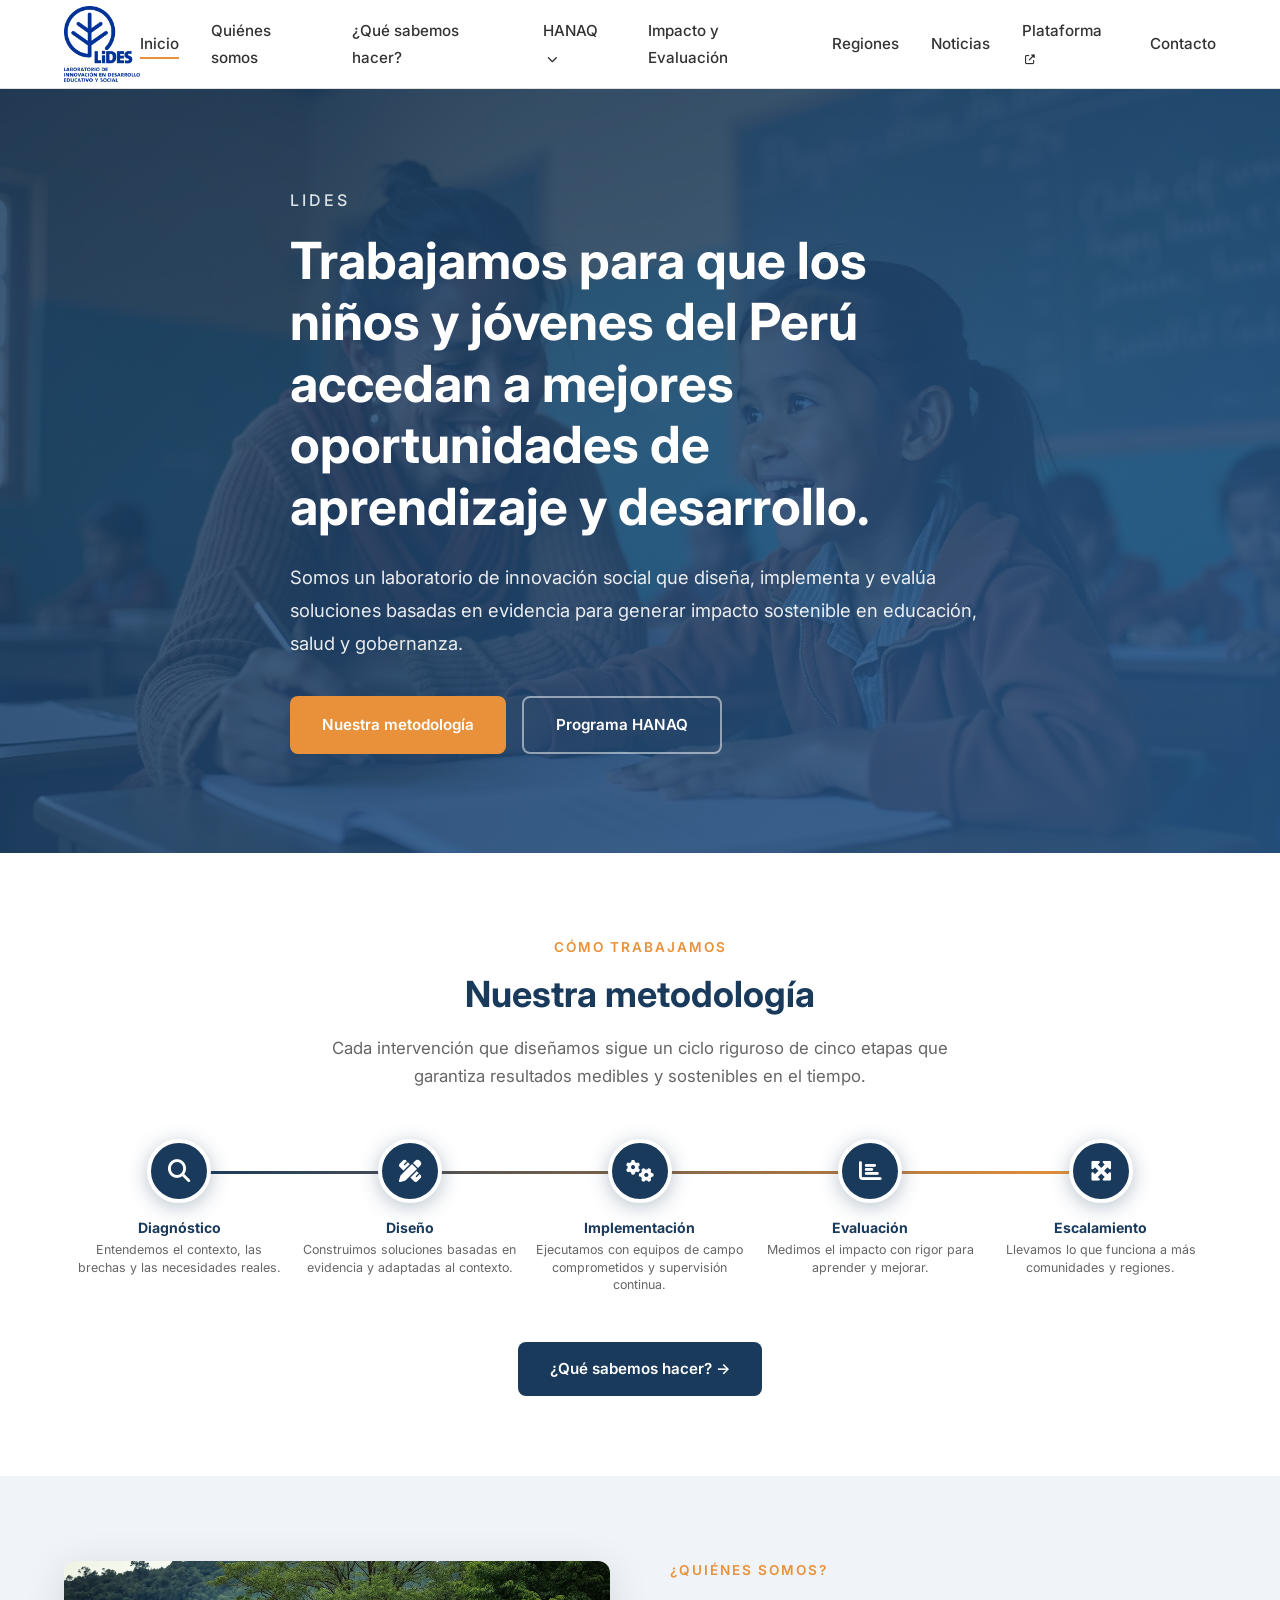
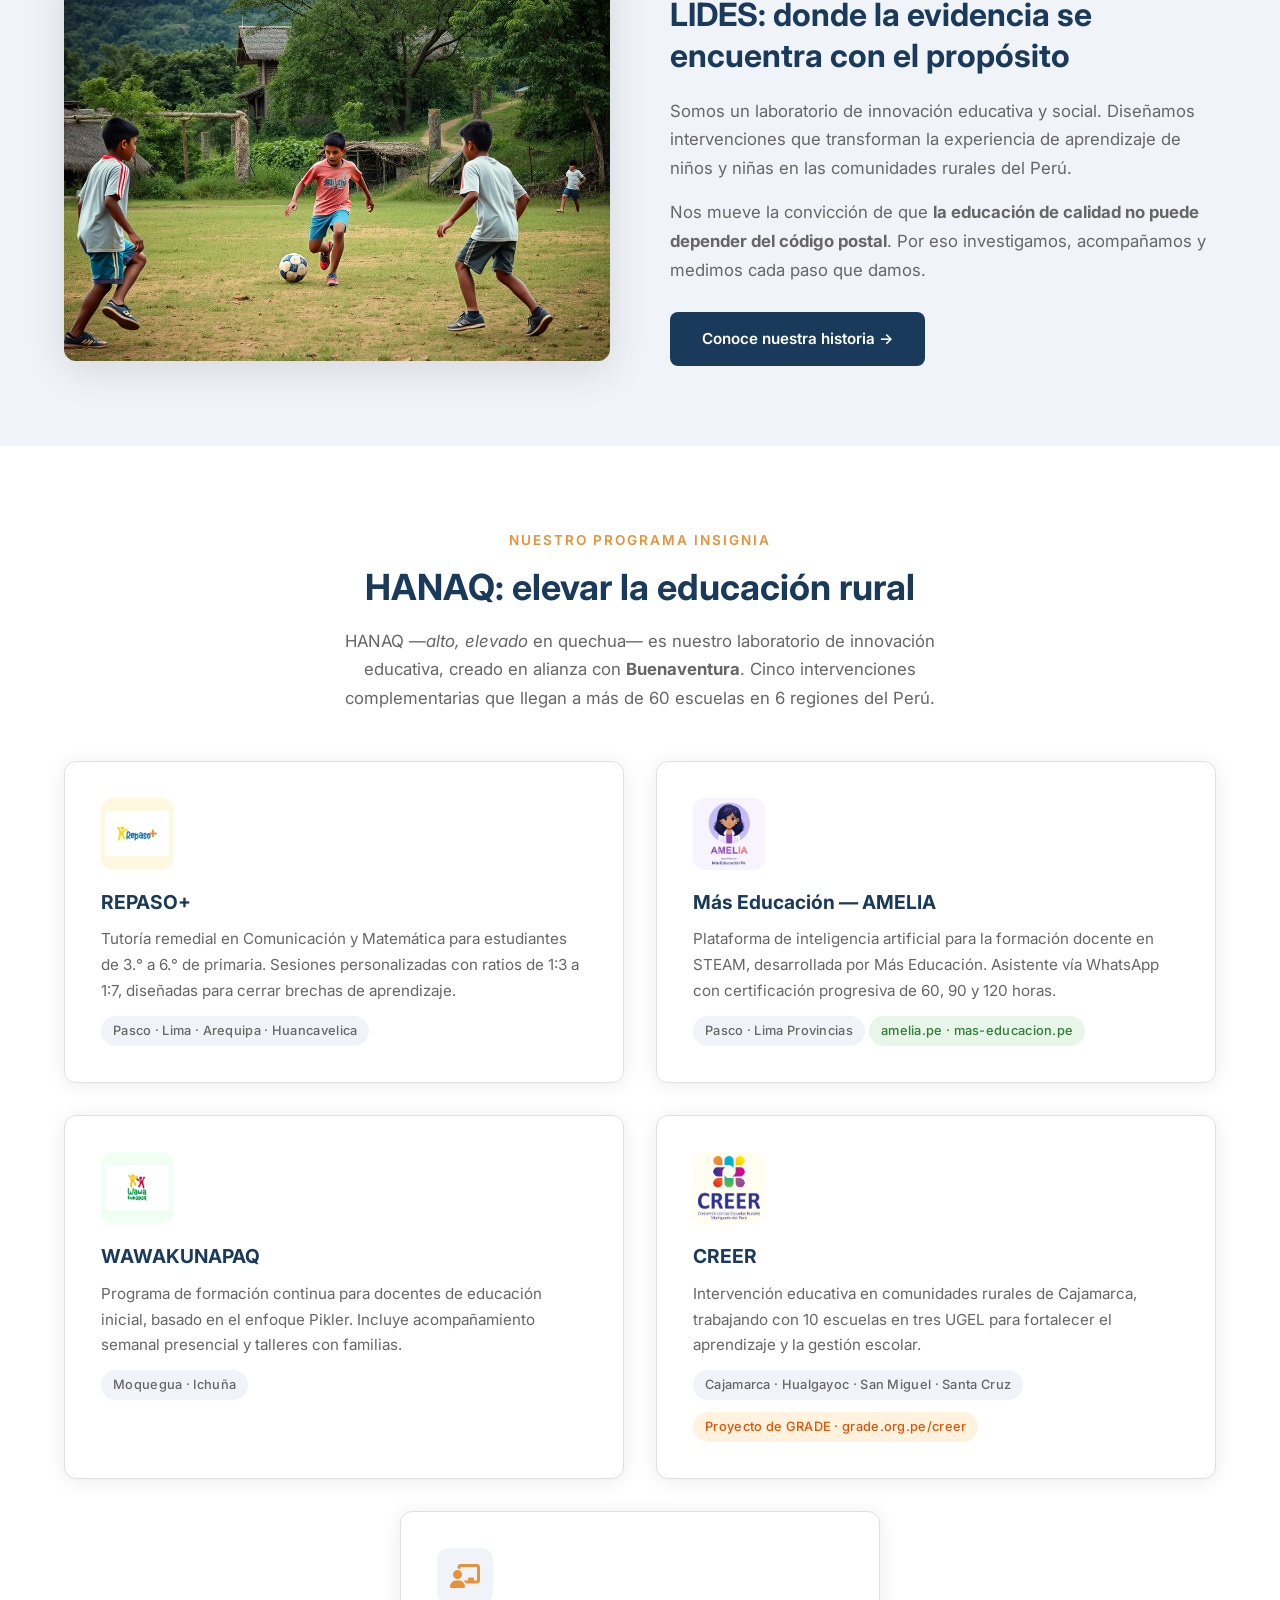
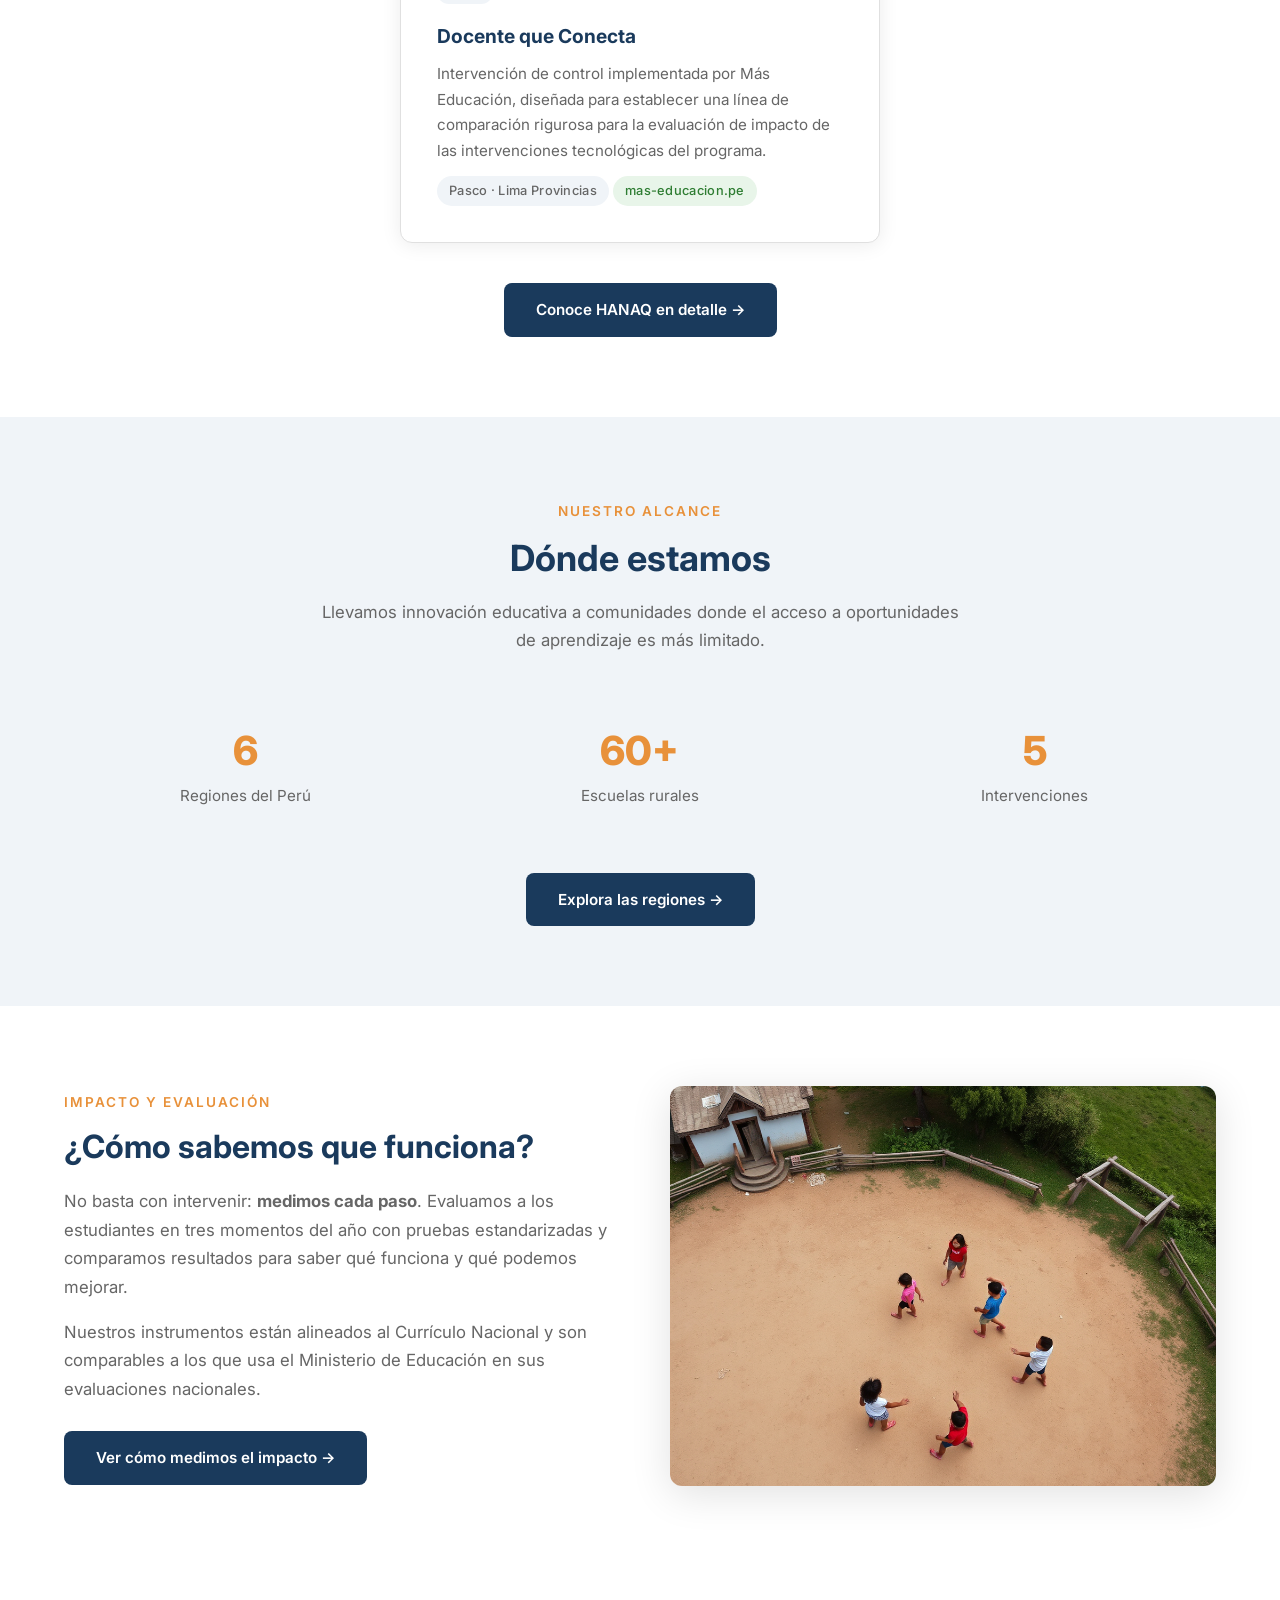
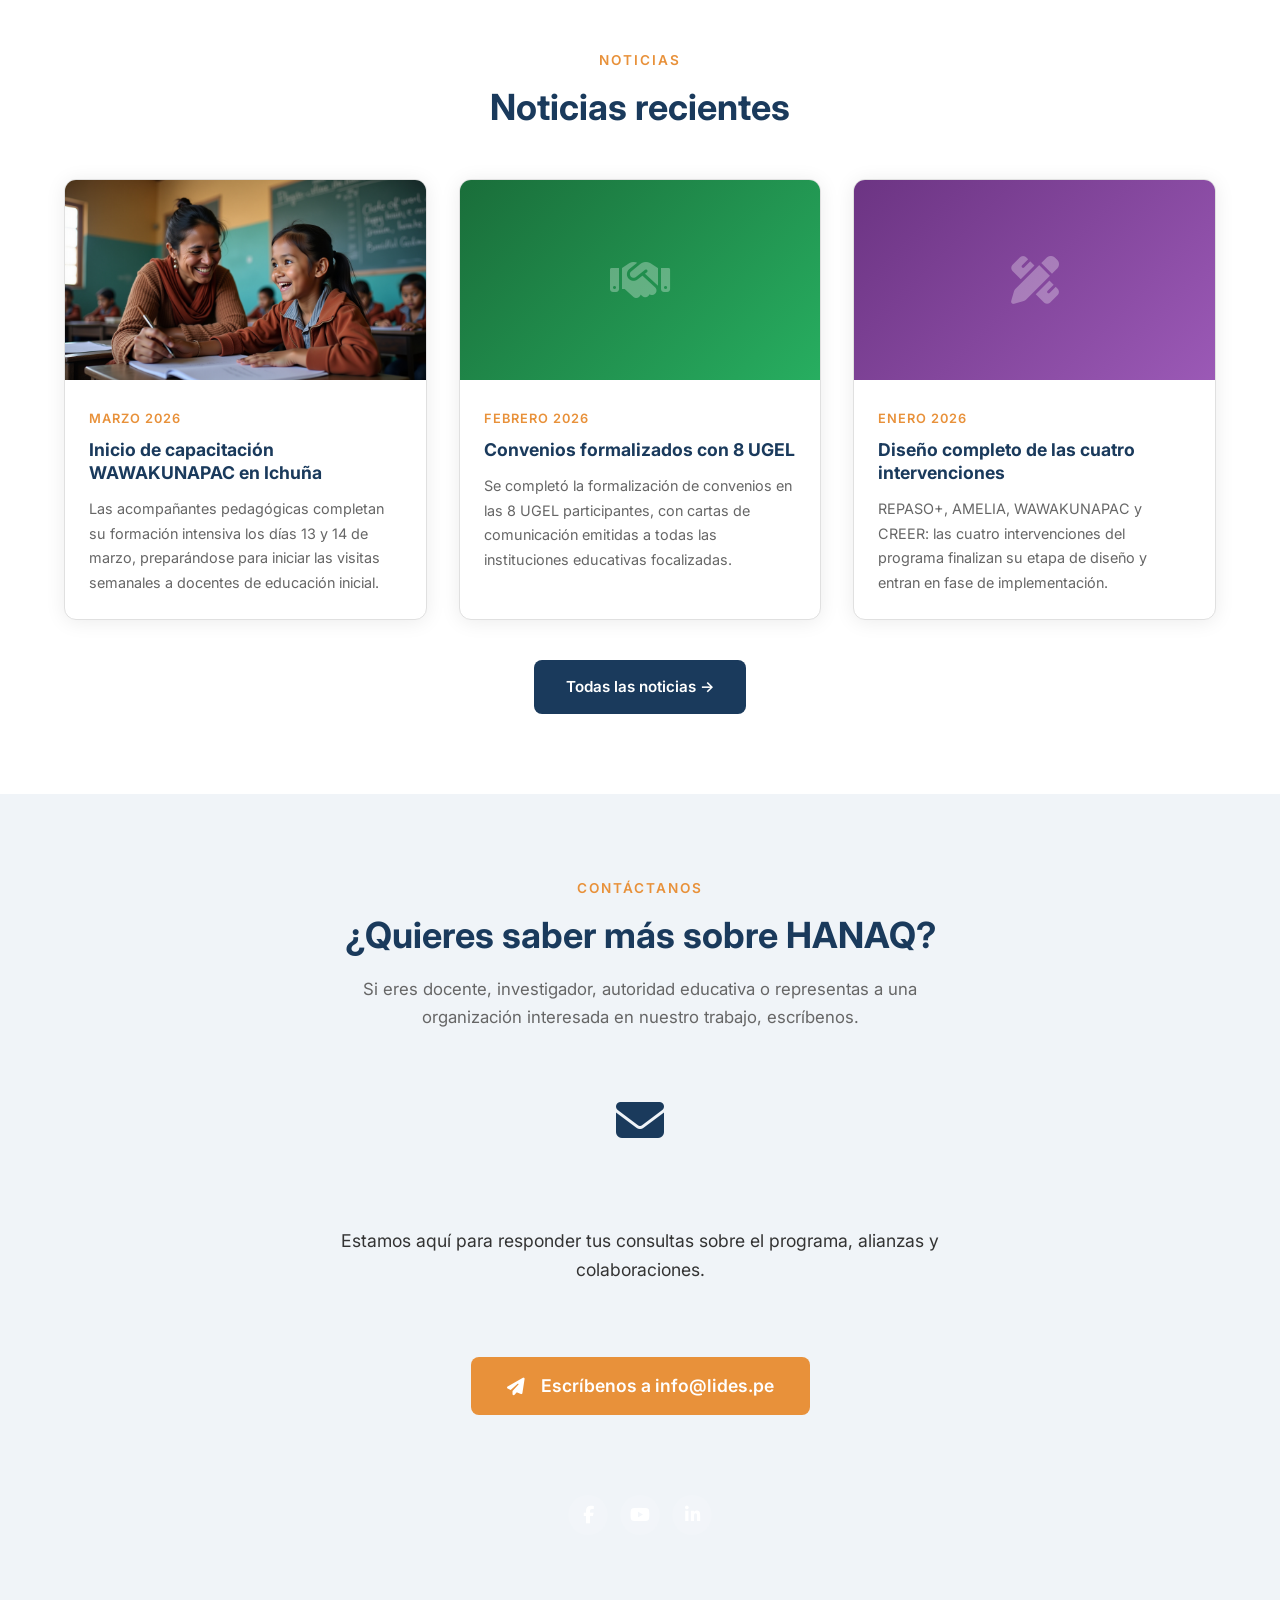
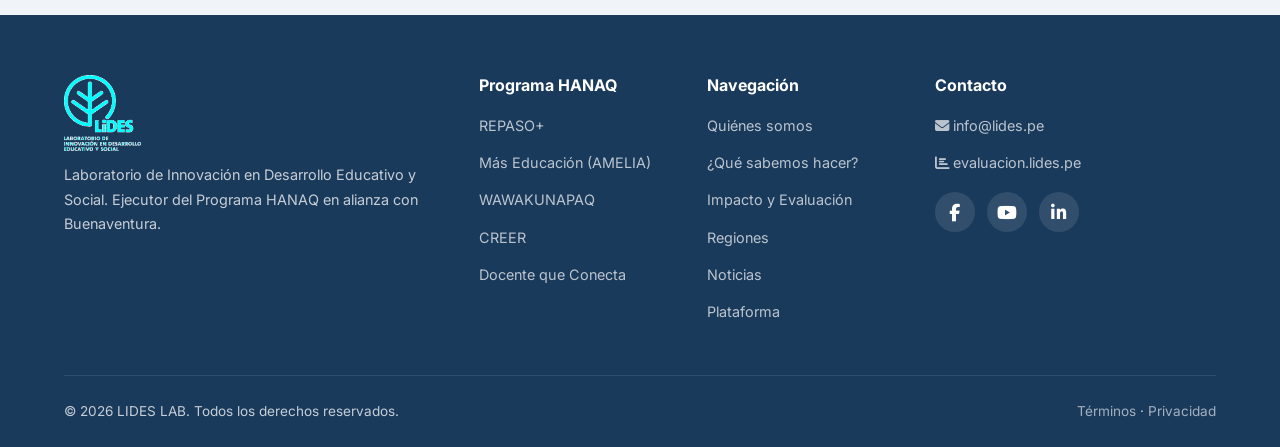
==== commit cf589679: "fix: card icon logos use explicit px sizing instead of 100% (resolves flex container issue)" ====
--- a/index.html
+++ b/index.html
@@ -173,7 +173,7 @@
       <div class="cards-grid fade-in" style="--cols: 2;">
         <a href="programa.html#repaso" class="card card--link">
           <div class="card__icon" style="background: #fff8e1; width: 72px; height: 72px;">
-            <img src="img/logosfotos/WhatsApp%20Image%202026-05-06%20at%2021.48.35.jpeg" alt="REPASO+" style="width: 100%; height: 100%; object-fit: contain; border-radius: 8px;">
+            <img src="img/logosfotos/WhatsApp%20Image%202026-05-06%20at%2021.48.35.jpeg" alt="REPASO+" style="width: 64px; height: 64px; object-fit: contain;">
           </div>
           <h3 class="card__title">REPASO+</h3>
           <p class="card__text">
@@ -185,7 +185,7 @@
 
         <a href="programa.html#mas-educacion" class="card card--link">
           <div class="card__icon" style="background: #f8f4ff; width: 72px; height: 72px;">
-            <img src="img/logosfotos/logoameliablanco.png" alt="AMELIA" style="width: 100%; height: 100%; object-fit: contain; border-radius: 8px;">
+            <img src="img/logosfotos/logoameliablanco.png" alt="AMELIA" style="width: 64px; height: 64px; object-fit: contain;">
           </div>
           <h3 class="card__title">Más Educación — AMELIA</h3>
           <p class="card__text">
@@ -199,7 +199,7 @@
 
         <a href="programa.html#wawakunapaq" class="card card--link">
           <div class="card__icon" style="background: #f0fff4; width: 72px; height: 72px;">
-            <img src="img/logosfotos/WhatsApp%20Image%202026-05-06%20at%2021.46.52.jpeg" alt="Wawakunapaq" style="width: 100%; height: 100%; object-fit: contain; border-radius: 8px;">
+            <img src="img/logosfotos/WhatsApp%20Image%202026-05-06%20at%2021.46.52.jpeg" alt="Wawakunapaq" style="width: 64px; height: 64px; object-fit: contain;">
           </div>
           <h3 class="card__title">WAWAKUNAPAQ</h3>
           <p class="card__text">
@@ -211,7 +211,7 @@
 
         <a href="programa.html#creer" class="card card--link">
           <div class="card__icon" style="background: #fffdf0; width: 72px; height: 72px;">
-            <img src="img/logosfotos/imagotipo%20creer%2055x57%20mm.png" alt="CREER" style="width: 100%; height: 100%; object-fit: contain; border-radius: 8px;">
+            <img src="img/logosfotos/imagotipo%20creer%2055x57%20mm.png" alt="CREER" style="width: 64px; height: 64px; object-fit: contain;">
           </div>
           <h3 class="card__title">CREER</h3>
           <p class="card__text">
--- a/css/style.css
+++ b/css/style.css
@@ -96,7 +96,7 @@
   display: flex;
   align-items: center;
   justify-content: space-between;
-  height: 72px;
+  height: 88px;
   max-width: var(--max-width);
   margin: 0 auto;
   padding: 0 24px;
@@ -112,7 +112,7 @@
 }
 
 .nav__logo img {
-  height: 56px;
+  height: 76px;
   width: auto;
 }
 
@@ -194,7 +194,7 @@
   display: flex;
   align-items: center;
   overflow: hidden;
-  margin-top: 72px;
+  margin-top: 88px;
 }
 
 .hero__bg {
@@ -776,7 +776,7 @@
 .page-header {
   background: linear-gradient(135deg, var(--primary) 0%, var(--primary-light) 100%);
   padding: 120px 0 60px;
-  margin-top: 72px;
+  margin-top: 88px;
   color: var(--white);
   text-align: center;
 }
